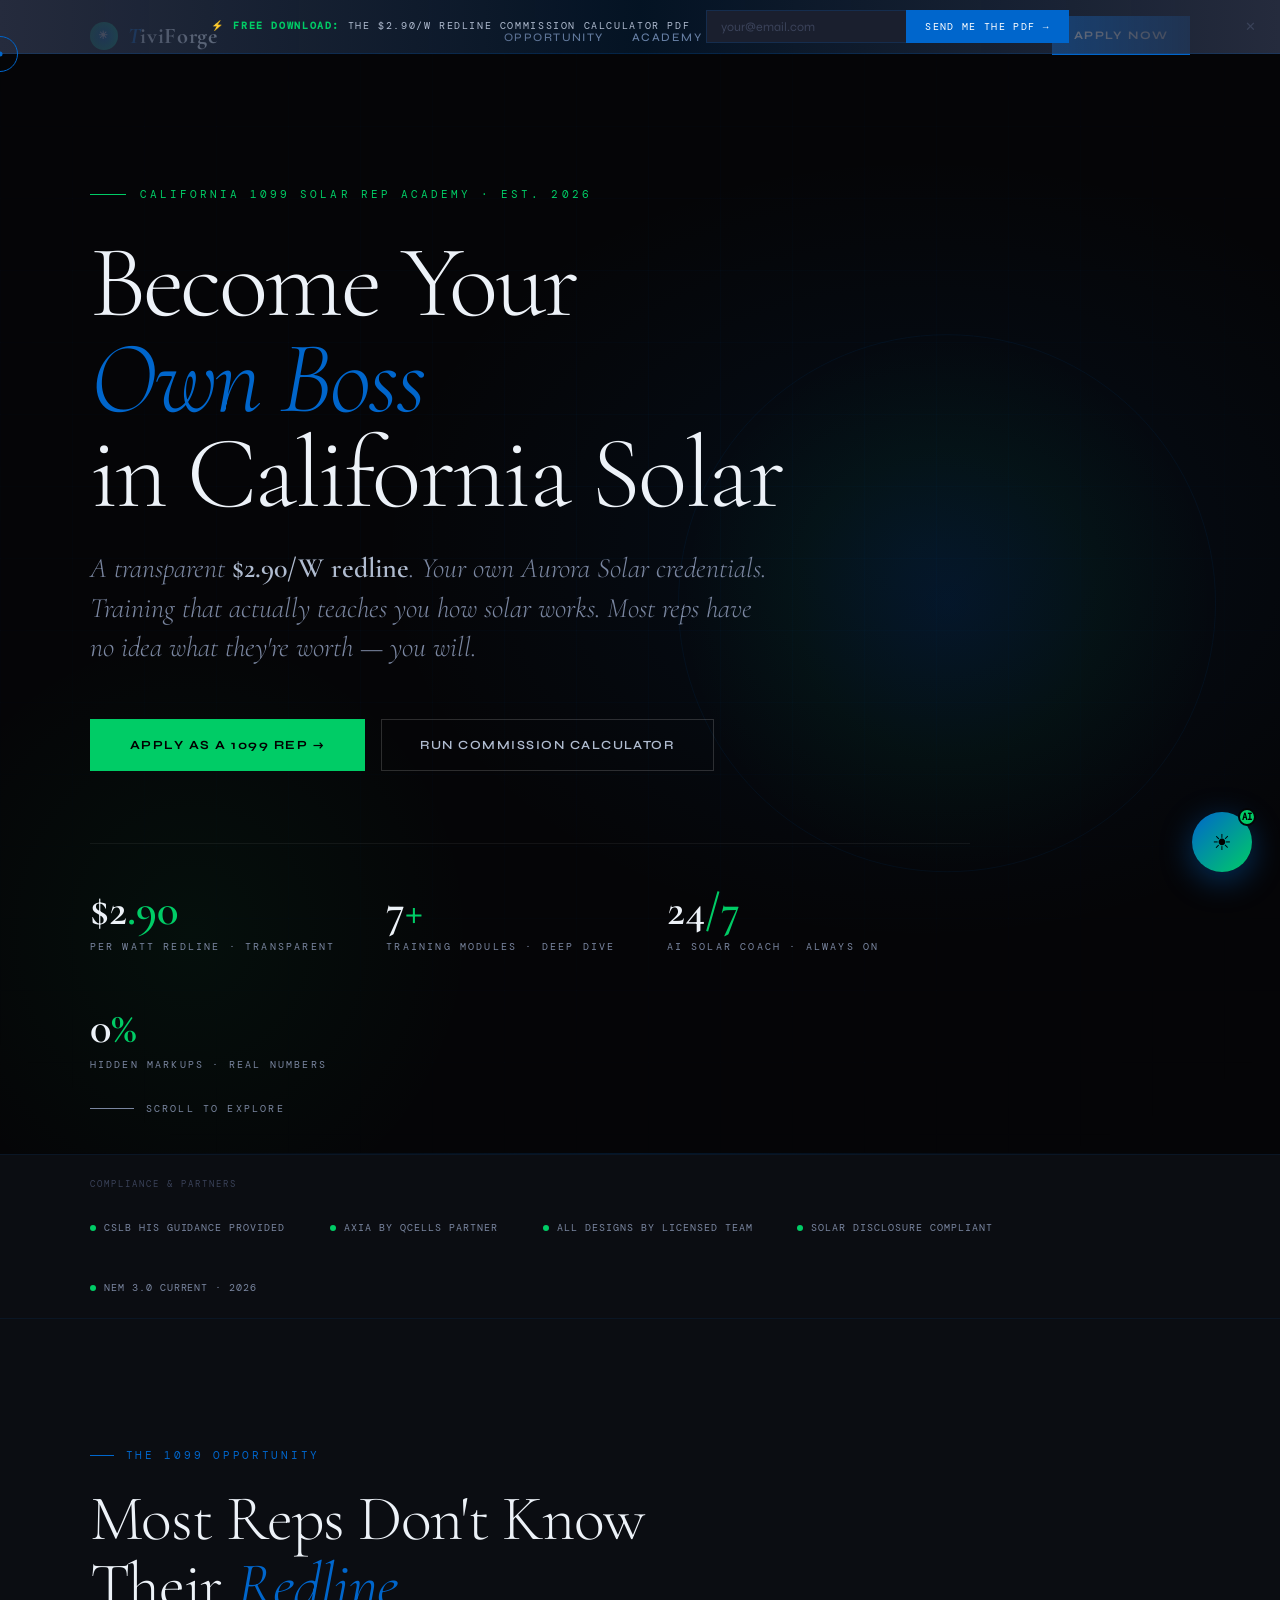
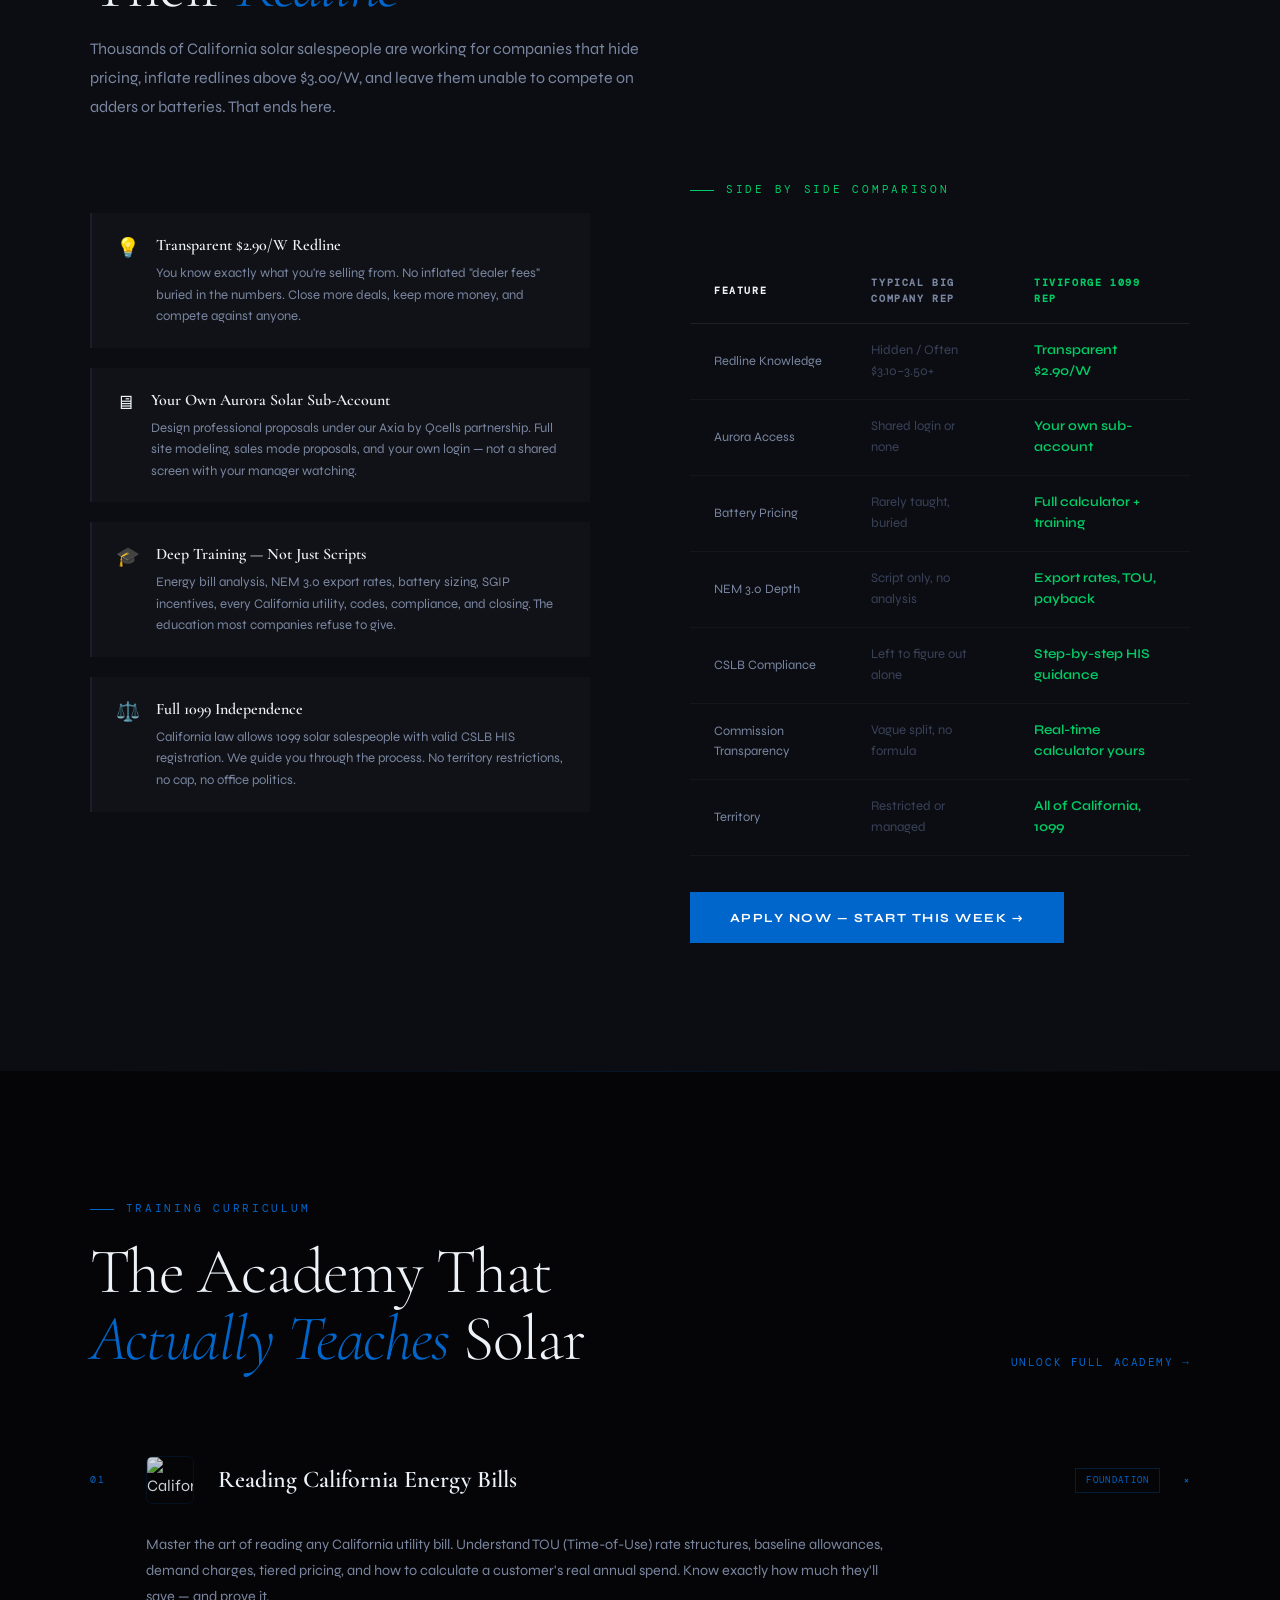
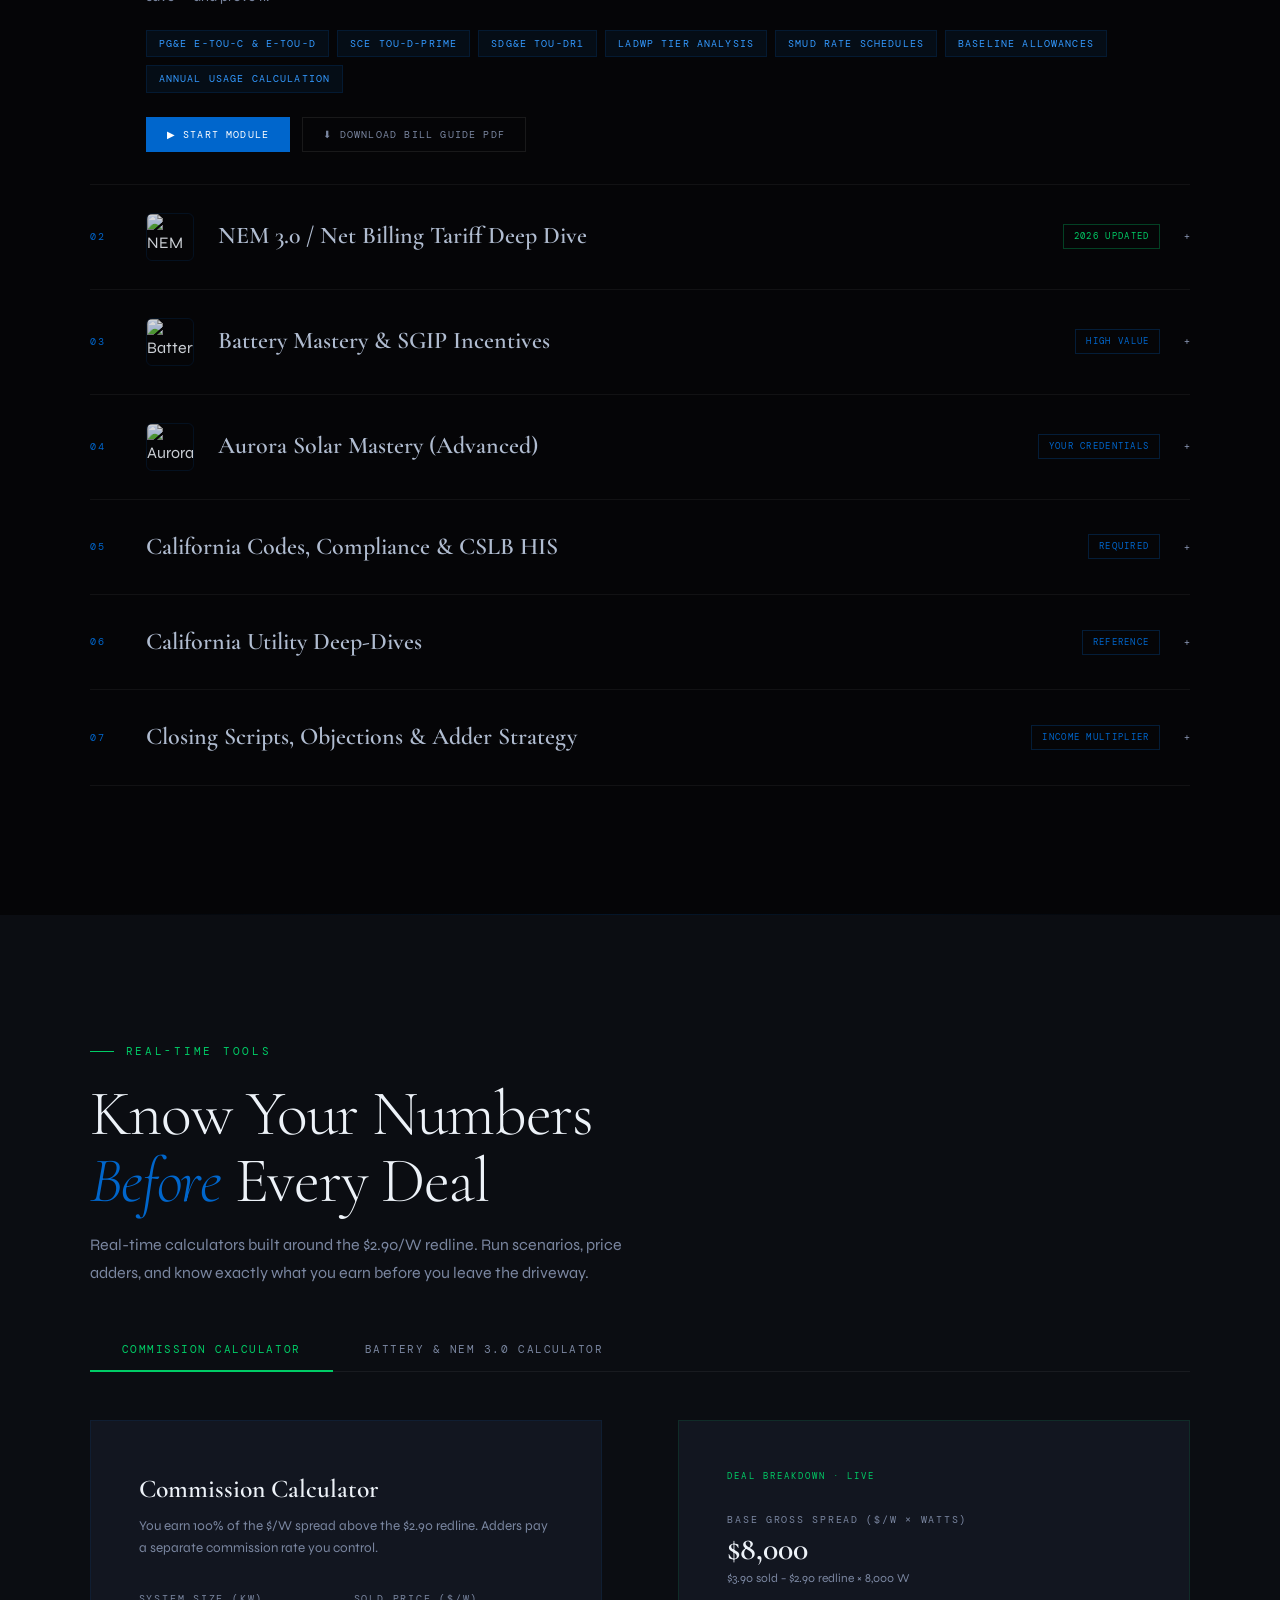
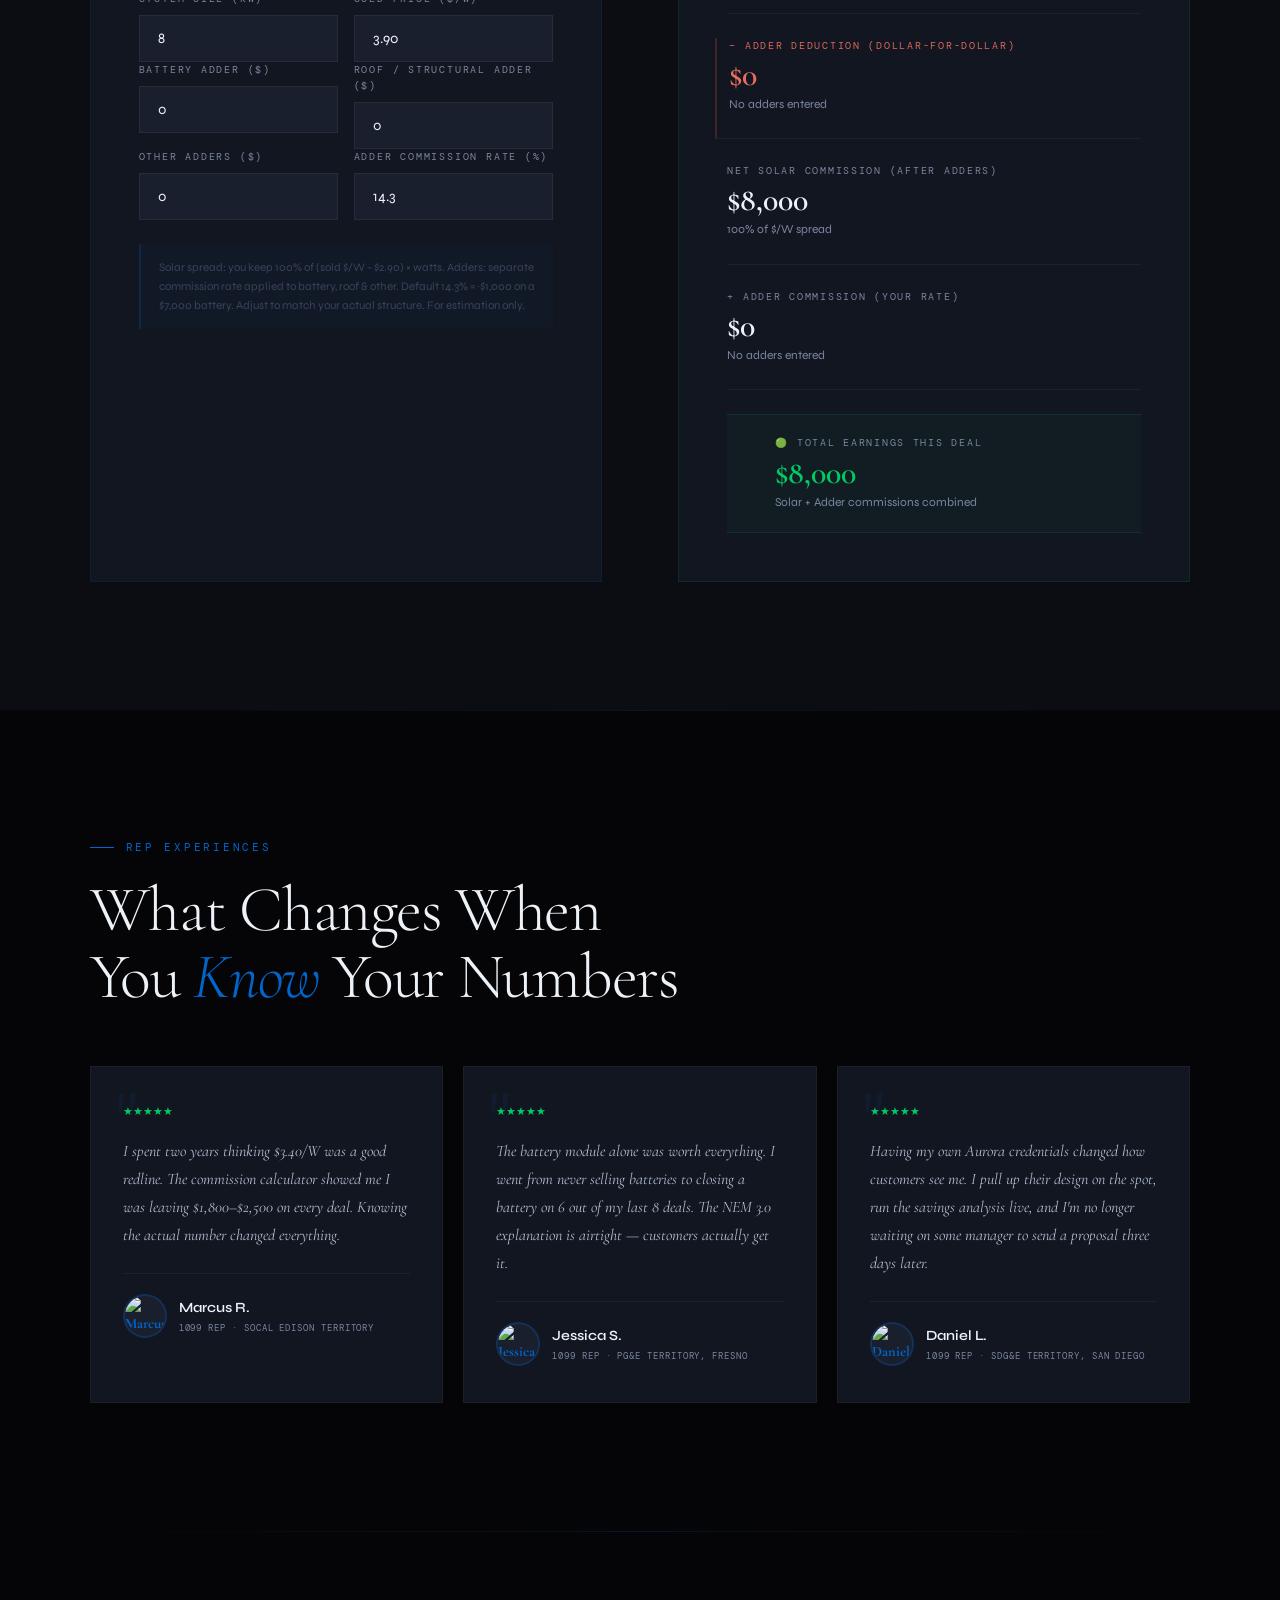
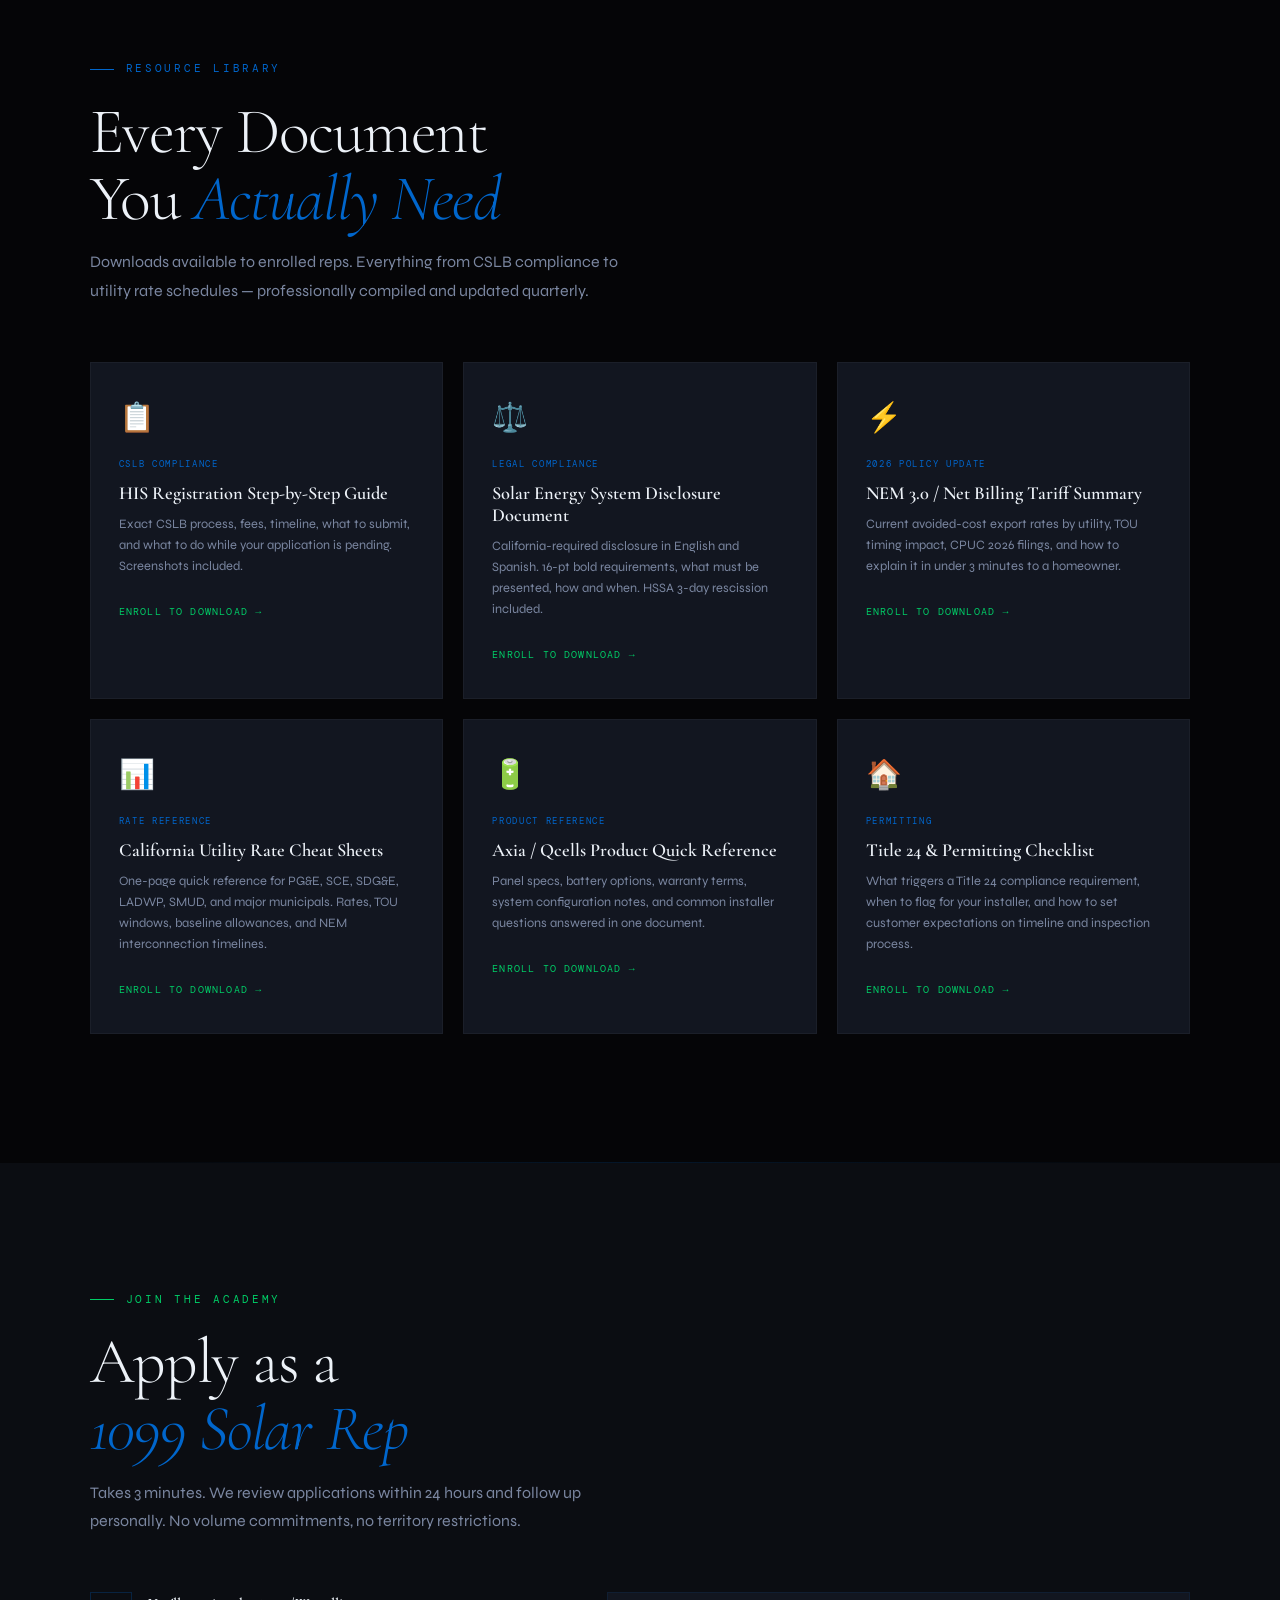
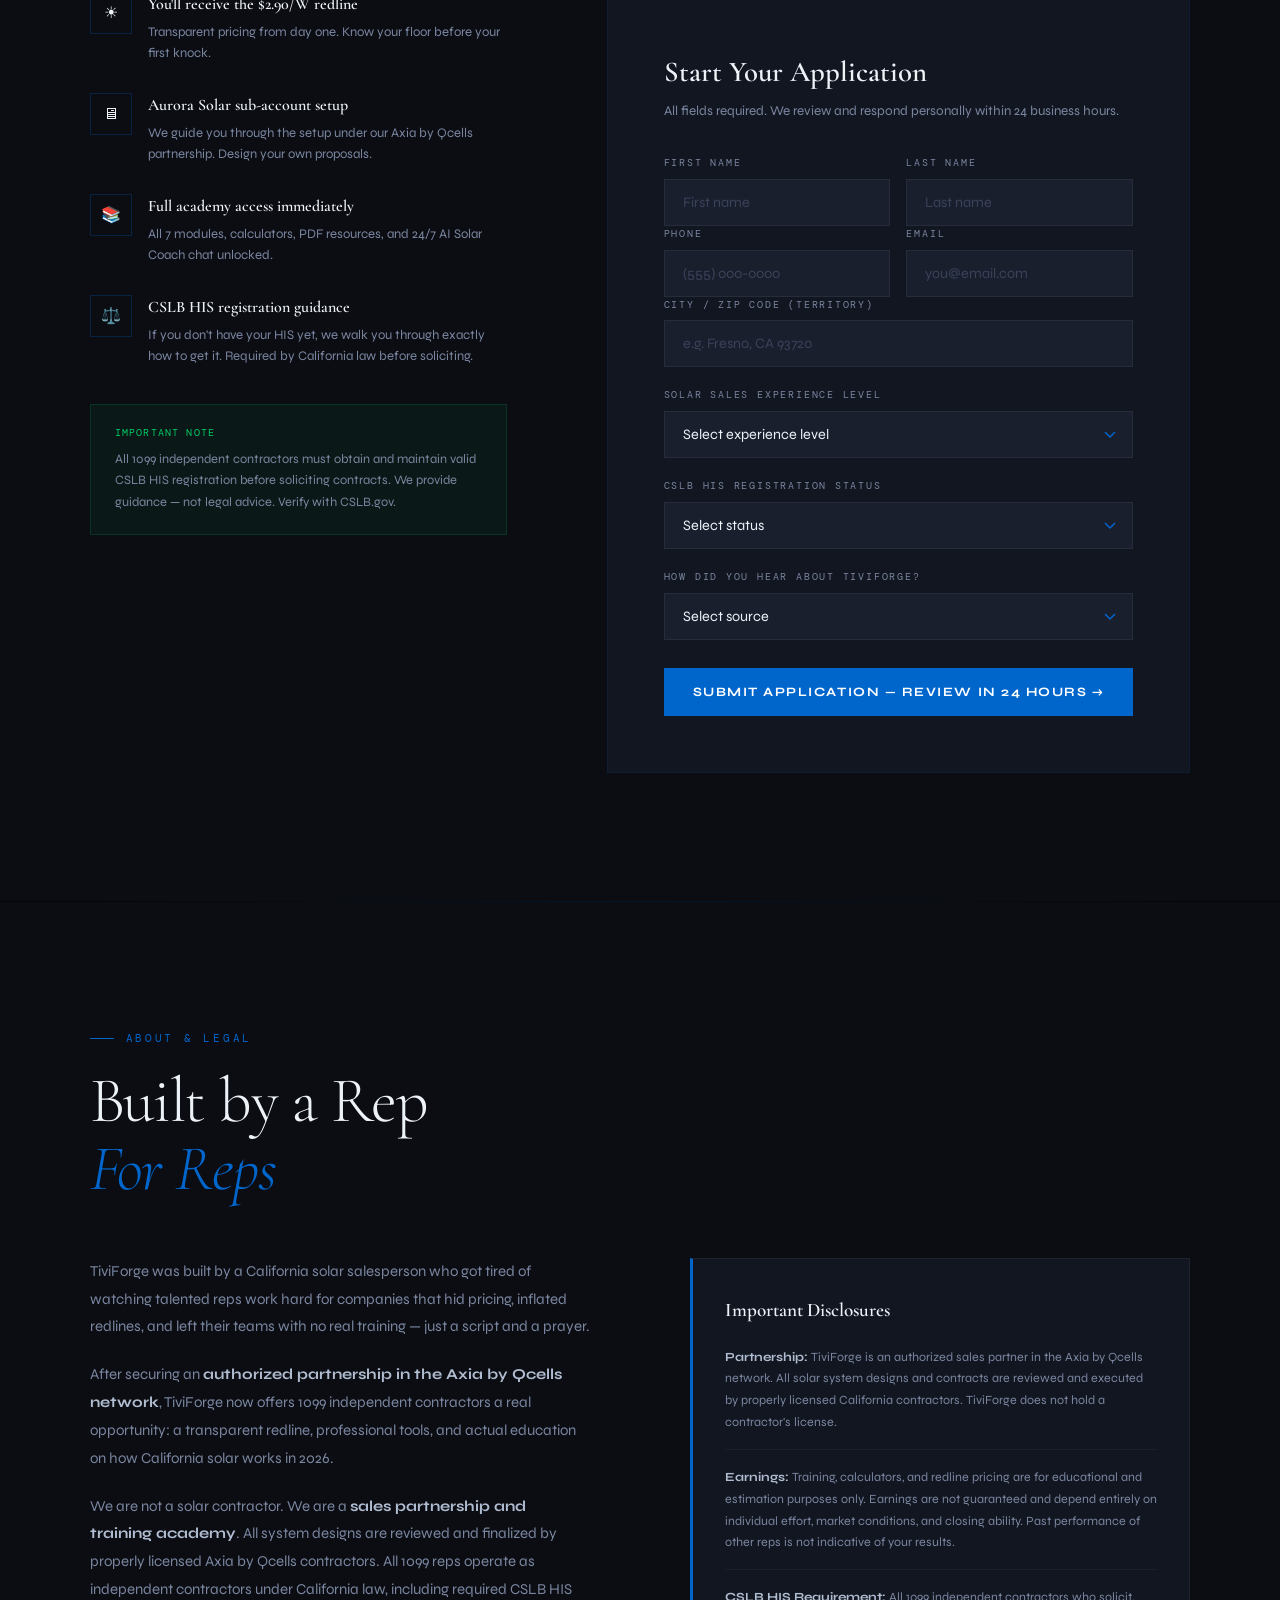
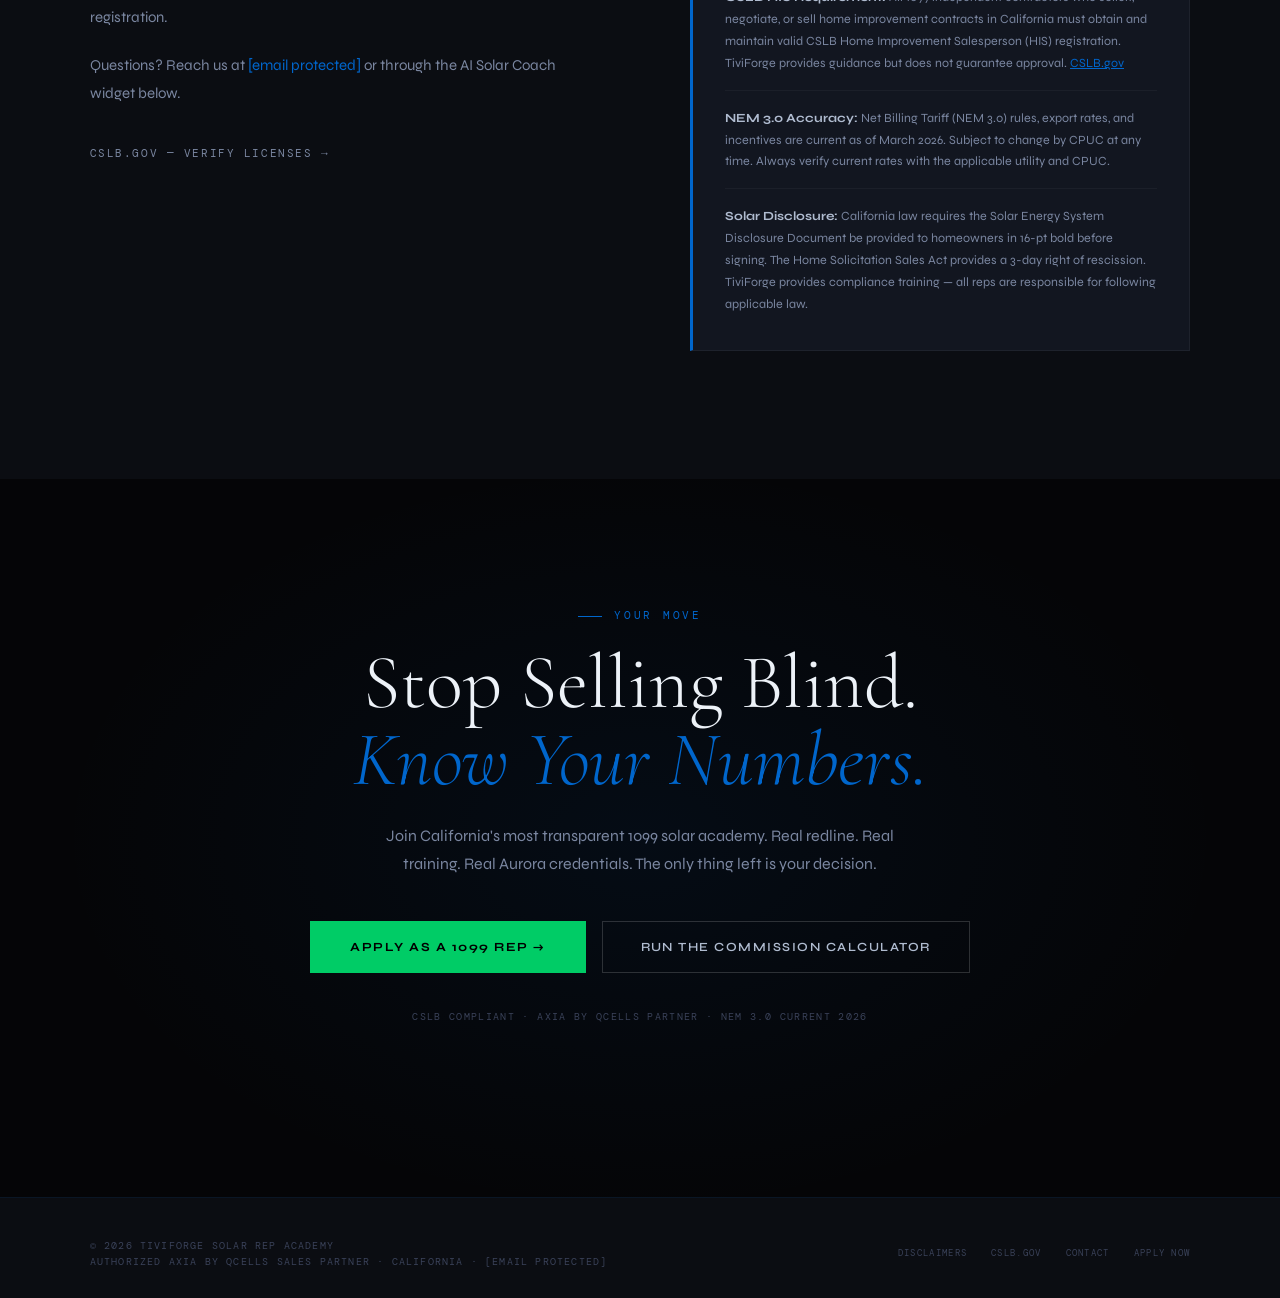
==== tiviforge academy/index.html @ f1eb0a29 "Add files via upload" ====
<!-- TIVIFORGE PRODUCTION v2.0 — Adders as Deductions + Visual Upgrade — March 2026 -->
<!DOCTYPE html>
<html lang="en">
<head>
  <meta charset="UTF-8" />
  <meta name="viewport" content="width=device-width, initial-scale=1.0" />

  <!-- ═══════════════════════════════════════════════════
       SEO ARCHITECTURE — SOLAR REP ACADEMY v2.0
       Primary: 1099 solar sales training California 2026
       Secondary: aurora solar redline NEM 3.0 battery CSLB HIS
  ═══════════════════════════════════════════════════ -->
  <title>TiviForge Solar Rep Academy | $2.90/W Redline · 1099 Solar Sales Training California 2026</title>
  <meta name="description" content="TiviForge: California's premier 1099 solar rep academy 2026. Transparent $2.90/W redline, your own Aurora Solar credentials, NEM 3.0 mastery, CSLB HIS guidance, battery training, and 24/7 AI coaching. 1099 solar sales training California." />
  <meta name="keywords" content="1099 solar sales California 2026, aurora solar training California, NEM 3.0 training 2026, solar redline transparent, solar battery calculator, CSLB HIS registration California, solar rep academy, Axia Qcells partner, 1099 solar rep California, battery payback 2026, NEM 3.0 explained" />
  <meta name="robots" content="index, follow, max-image-preview:large" />
  <link rel="canonical" href="https://tiviforge.com/" />

  <!-- Open Graph -->
  <meta property="og:title" content="TiviForge Solar Academy — $2.90/W Redline + Your Own Aurora Credentials" />
  <meta property="og:description" content="Stop selling for companies that hide your redline. Get transparent pricing, Aurora Solar access, NEM 3.0 mastery, and real commission calculators." />
  <meta property="og:url" content="https://tiviforge.com/" />
  <meta property="og:type" content="website" />
  <meta property="og:image" content="https://tiviforge.com/og-solar.jpg" />

  <!-- Twitter Card -->
  <meta name="twitter:card" content="summary_large_image" />
  <meta name="twitter:title" content="TiviForge — $2.90/W Redline 1099 Solar Academy California" />
  <meta name="twitter:description" content="Know your redline. Know your commission. Own your Aurora credentials. California's 1099 solar rep academy." />

  <!-- Schema.org — Solar Training Organization -->
  <script type="application/ld+json">
  {
    "@context": "https://schema.org",
    "@type": "EducationalOrganization",
    "name": "TiviForge Solar Rep Academy",
    "description": "California's premier training academy for 1099 solar sales representatives. Transparent $2.90/W redline, Aurora Solar credentials, NEM 3.0 deep-dive, battery mastery, CSLB compliance, and AI coaching.",
    "url": "https://tiviforge.com",
    "telephone": "+16615715351",
    "email": "academy@tiviforge.com",
    "address": {
      "@type": "PostalAddress",
      "addressRegion": "CA",
      "addressCountry": "US"
    },
    "hasOfferCatalog": {
      "@type": "OfferCatalog",
      "name": "Solar Academy Curriculum",
      "itemListElement": [
        {"@type": "Offer", "itemOffered": {"@type": "Course", "name": "Reading California Energy Bills", "description": "Master TOU rates, baselines, and savings calculations for all CA utilities"}},
        {"@type": "Offer", "itemOffered": {"@type": "Course", "name": "NEM 3.0 / Net Billing Tariff", "description": "2026 avoided-cost export rates, battery strategy, CPUC updates"}},
        {"@type": "Offer", "itemOffered": {"@type": "Course", "name": "Aurora Solar Mastery", "description": "Advanced design, sub-accounts, sales mode, proposals"}}
      ]
    },
    "sameAs": ["https://www.linkedin.com/company/tiviforge"]
  }
  </script>

  <!-- FAQPage Schema — NEM 3.0, CSLB HIS, Battery Payback, 1099 Solar Rep -->
  <script type="application/ld+json">
  {
    "@context": "https://schema.org",
    "@type": "FAQPage",
    "mainEntity": [
      {
        "@type": "Question",
        "name": "What is NEM 3.0 and how does it affect solar in California?",
        "acceptedAnswer": {
          "@type": "Answer",
          "text": "NEM 3.0 (Net Billing Tariff) is California's current solar export program as of 2026. Unlike NEM 2.0, export credits are based on avoided cost — roughly $0.05–$0.08/kWh instead of the retail rate (~$0.25–$0.45/kWh). This makes batteries essential for most new solar installations, shifting production to self-consumption during peak TOU hours rather than exporting at low rates."
        }
      },
      {
        "@type": "Question",
        "name": "How do I register as a 1099 solar rep in California with a CSLB HIS license?",
        "acceptedAnswer": {
          "@type": "Answer",
          "text": "California requires CSLB Home Improvement Salesperson (HIS) registration for any 1099 rep who solicits, negotiates, or sells home improvement contracts including solar. Visit CSLB.gov, complete the HIS application with a $50 fee, pass the background check, and receive your HIS card. TiviForge provides a step-by-step guide to enrolled reps."
        }
      },
      {
        "@type": "Question",
        "name": "What is the battery payback period for solar storage in California in 2026?",
        "acceptedAnswer": {
          "@type": "Answer",
          "text": "Under NEM 3.0 in 2026, battery payback periods typically range from 4–7 years depending on the utility, battery size, and TOU rate structure. SDG&E customers typically see the shortest payback due to high baseline rates. SGIP incentives can reduce effective battery cost by $500–$1,000+ per kWh in higher tiers, significantly improving payback."
        }
      },
      {
        "@type": "Question",
        "name": "What does a transparent $2.90/W solar redline mean for a 1099 rep?",
        "acceptedAnswer": {
          "@type": "Answer",
          "text": "A redline is the minimum price per watt a solar company needs to cover all installation costs. TiviForge's transparent $2.90/W redline means reps know exactly their floor — every dollar sold above $2.90/W goes directly to their commission. Most companies hide redlines above $3.10–$3.50/W, costing reps $1,500–$3,000 per deal without their knowledge."
        }
      }
    ]
  }
  </script>

  <!-- GA4 Analytics -->
  <script async src="https://www.googletagmanager.com/gtag/js?id=G-TIVIFORGE02"></script>
  <script>
    window.dataLayer = window.dataLayer || [];
    function gtag(){dataLayer.push(arguments);}
    gtag('js', new Date());
    gtag('config', 'G-TIVIFORGE02', { send_page_view: true });

    const scrollDepths = [25, 50, 75, 90, 100];
    const firedDepths = new Set();
    window.addEventListener('scroll', () => {
      const pct = Math.round((window.scrollY / (document.body.scrollHeight - window.innerHeight)) * 100);
      scrollDepths.forEach(d => {
        if (pct >= d && !firedDepths.has(d)) {
          firedDepths.add(d);
          gtag('event', 'scroll_depth', { depth_percentage: d });
        }
      });
    }, { passive: true });

    const pageStart = Date.now();
    window.addEventListener('beforeunload', () => {
      gtag('event', 'engagement_time', { seconds: Math.round((Date.now() - pageStart) / 1000) });
    });

    function trackCTA(name, location) {
      gtag('event', 'cta_click', { cta_name: name, cta_location: location });
    }
    function trackCalc(type, result) {
      gtag('event', 'calculator_use', { calc_type: type, result_value: result });
    }
    function trackForm(name, status) {
      gtag('event', 'form_interaction', { form_name: name, status });
    }
  </script>

  <!-- Hotjar — replace hjid -->
  <script>
    (function(h,o,t,j,a,r){
      h.hj=h.hj||function(){(h.hj.q=h.hj.q||[]).push(arguments)};
      h._hjSettings={hjid:3500001,hjsv:6};
      a=o.getElementsByTagName('head')[0];
      r=o.createElement('script');r.async=1;
      r.src=t+h._hjSettings.hjid+j+h._hjSettings.hjsv;
      a.appendChild(r);
    })(window,document,'https://static.hotjar.com/c/hotjar-','.js?sv=');
  </script>

  <!-- Typography: Cormorant Garamond (authority) + Syne (UI) + DM Mono (labels/code) -->
  <link rel="preconnect" href="https://fonts.googleapis.com" />
  <link rel="preconnect" href="https://fonts.gstatic.com" crossorigin />
  <link href="https://fonts.googleapis.com/css2?family=Cormorant+Garamond:ital,wght@0,300;0,400;0,600;0,700;1,300;1,400;1,600&family=Syne:wght@400;500;600;700;800&family=DM+Mono:wght@300;400;500&display=swap" rel="stylesheet" />

  <!-- AOS scroll animations -->
  <link href="https://cdnjs.cloudflare.com/ajax/libs/aos/2.3.4/aos.css" rel="stylesheet" />

  <style>
    /* ══════════════════════════════════════════
       DESIGN TOKENS — Solar Forge System
    ══════════════════════════════════════════ */
    :root {
      --forge-black:    #050507;
      --forge-obsidian: #0b0d12;
      --forge-charcoal: #121620;
      --forge-steel:    #1a1f2e;
      --forge-iron:     #252b3d;
      --forge-smoke:    #3a4259;
      --forge-ash:      #7a86a0;
      --forge-silver:   #b0bcd0;
      --forge-white:    #edf2f8;
      --forge-cream:    #f5f8fc;

      --solar-blue:     #0066CC;
      --solar-mid:      #0080FF;
      --solar-light:    #3399FF;
      --solar-glow:     rgba(0,102,204,0.12);
      --solar-glow-str: rgba(0,102,204,0.32);

      --energy-green:   #00CC66;
      --energy-mid:     #00AA55;
      --energy-light:   #33DD88;
      --energy-glow:    rgba(0,204,102,0.12);

      --font-display: 'Cormorant Garamond', Georgia, serif;
      --font-ui:      'Syne', sans-serif;
      --font-mono:    'DM Mono', monospace;

      --ease-forge: cubic-bezier(0.22, 1, 0.36, 1);
      --ease-snap:  cubic-bezier(0.68, -0.55, 0.265, 1.55);

      --nav-h:      72px;
      --pad-x:      clamp(24px, 7vw, 100px);
      --section-py: clamp(80px, 10vw, 140px);
    }

    /* ══════════════════════════════════════════
       RESET
    ══════════════════════════════════════════ */
    *, *::before, *::after { box-sizing: border-box; margin: 0; padding: 0; }
    html { scroll-behavior: smooth; font-size: 16px; -webkit-font-smoothing: antialiased; }
    body { background: var(--forge-black); color: var(--forge-white); font-family: var(--font-ui); line-height: 1.6; overflow-x: hidden; cursor: none; }
    ::selection { background: var(--solar-blue); color: #fff; }
    a { color: inherit; text-decoration: none; }
    img { max-width: 100%; display: block; }
    button { cursor: none; font-family: inherit; border: none; background: none; }
    input, textarea, select { font-family: inherit; }

    /* ══════════════════════════════════════════
       CUSTOM CURSOR
    ══════════════════════════════════════════ */
    #cursor-ring {
      position: fixed; width: 36px; height: 36px;
      border: 1.5px solid var(--solar-blue); border-radius: 50%;
      pointer-events: none; z-index: 10000;
      transition: transform 0.15s var(--ease-forge), opacity 0.3s, border-color 0.3s, width 0.2s, height 0.2s;
      transform: translate(-50%, -50%);
    }
    #cursor-dot {
      position: fixed; width: 5px; height: 5px;
      background: var(--solar-blue); border-radius: 50%;
      pointer-events: none; z-index: 10001;
      transform: translate(-50%, -50%);
      transition: background 0.2s;
    }
    body:has(a:hover) #cursor-ring,
    body:has(button:hover) #cursor-ring { transform: translate(-50%,-50%) scale(1.7); border-color: var(--energy-green); }
    body:has(a:hover) #cursor-dot,
    body:has(button:hover) #cursor-dot { background: var(--energy-green); }

    /* ══════════════════════════════════════════
       PROGRESS BAR
    ══════════════════════════════════════════ */
    #progress {
      position: fixed; top: 0; left: 0; height: 2px;
      background: linear-gradient(90deg, var(--solar-blue), var(--energy-green));
      z-index: 9999; width: 0%; transition: width 0.1s linear;
      box-shadow: 0 0 10px var(--solar-blue);
    }

    /* ══════════════════════════════════════════
       NAVIGATION
    ══════════════════════════════════════════ */
    nav {
      position: fixed; top: 0; left: 0; right: 0;
      height: var(--nav-h); z-index: 1000;
      display: flex; align-items: center;
      padding: 0 var(--pad-x);
      transition: background 0.4s, backdrop-filter 0.4s, border-color 0.4s;
      border-bottom: 1px solid transparent;
    }
    nav.scrolled {
      background: rgba(5,5,7,0.94);
      backdrop-filter: blur(24px);
      border-color: rgba(0,102,204,0.12);
    }
    .nav-logo {
      font-family: var(--font-display); font-size: 1.4rem; font-weight: 700;
      color: var(--forge-white); letter-spacing: 0.03em; margin-right: auto;
      display: flex; align-items: center; gap: 10px;
    }
    .nav-logo .solar-mark {
      width: 28px; height: 28px; border-radius: 50%;
      background: radial-gradient(circle, var(--solar-blue) 0%, var(--energy-green) 100%);
      display: flex; align-items: center; justify-content: center;
      font-size: 0.7rem; color: #fff; font-family: var(--font-mono); font-style: normal;
    }
    .nav-logo .t { color: var(--solar-blue); font-style: italic; }
    .nav-links { display: flex; align-items: center; gap: 28px; list-style: none; }
    .nav-links a {
      font-size: 0.72rem; font-weight: 500; letter-spacing: 0.13em;
      text-transform: uppercase; color: var(--forge-ash);
      transition: color 0.2s; position: relative;
    }
    .nav-links a::after {
      content: ''; position: absolute; bottom: -3px; left: 0;
      width: 0; height: 1px; background: var(--energy-green);
      transition: width 0.3s var(--ease-forge);
    }
    .nav-links a:hover { color: var(--forge-white); }
    .nav-links a:hover::after { width: 100%; }
    .nav-cta {
      margin-left: 28px; padding: 10px 22px;
      background: var(--solar-blue); color: #fff;
      font-size: 0.72rem; font-weight: 700;
      letter-spacing: 0.12em; text-transform: uppercase;
      transition: all 0.2s;
    }
    .nav-cta:hover { background: var(--solar-mid); transform: translateY(-1px); box-shadow: 0 4px 20px rgba(0,102,204,0.5); }
    .hamburger { display: none; flex-direction: column; gap: 5px; padding: 8px; margin-left: 16px; }
    .hamburger span { display: block; width: 22px; height: 1.5px; background: var(--forge-white); transition: 0.3s; }
    .mobile-menu {
      display: none; position: fixed; top: var(--nav-h); left: 0; right: 0;
      background: rgba(5,5,7,0.98); backdrop-filter: blur(24px);
      padding: 32px var(--pad-x); flex-direction: column; gap: 20px;
      border-bottom: 1px solid rgba(0,102,204,0.12); z-index: 999;
    }
    .mobile-menu.open { display: flex; }
    .mobile-menu a { font-size: 1.1rem; font-weight: 500; color: var(--forge-silver); padding: 10px 0; border-bottom: 1px solid rgba(255,255,255,0.05); }
    .mobile-menu .nav-cta { text-align: center; }

    /* ══════════════════════════════════════════
       SHARED STYLES
    ══════════════════════════════════════════ */
    section { padding: var(--section-py) var(--pad-x); position: relative; }
    .divider { height: 1px; background: linear-gradient(90deg, transparent, rgba(0,102,204,0.18), transparent); margin: 0 var(--pad-x); }
    .eyebrow {
      font-family: var(--font-mono); font-size: 0.68rem;
      letter-spacing: 0.25em; text-transform: uppercase;
      color: var(--solar-blue); display: flex; align-items: center; gap: 12px; margin-bottom: 20px;
    }
    .eyebrow::before { content: ''; display: block; width: 24px; height: 1px; background: var(--solar-blue); }
    .eyebrow.green { color: var(--energy-green); }
    .eyebrow.green::before { background: var(--energy-green); }
    .headline {
      font-family: var(--font-display); font-size: clamp(2.4rem, 5vw, 5.2rem);
      font-weight: 300; line-height: 1.05; letter-spacing: -0.02em; color: var(--forge-white);
    }
    .headline em { font-style: italic; color: var(--solar-blue); }
    .headline em.green { color: var(--energy-green); }
    .subtext { font-size: 1rem; line-height: 1.8; color: var(--forge-ash); max-width: 560px; margin-top: 16px; }

    /* Buttons */
    .btn-primary {
      display: inline-flex; align-items: center; gap: 10px;
      padding: 16px 40px; background: var(--solar-blue); color: #fff;
      font-family: var(--font-ui); font-size: 0.78rem; font-weight: 700;
      letter-spacing: 0.12em; text-transform: uppercase;
      transition: all 0.3s var(--ease-forge); position: relative; overflow: hidden;
    }
    .btn-primary::before {
      content: ''; position: absolute; inset: 0;
      background: linear-gradient(135deg, transparent 40%, rgba(255,255,255,0.15) 50%, transparent 60%);
      transform: translateX(-100%); transition: transform 0.5s;
    }
    .btn-primary:hover::before { transform: translateX(100%); }
    .btn-primary:hover { background: var(--solar-mid); transform: translateY(-2px); box-shadow: 0 10px 36px rgba(0,102,204,0.5); }
    .btn-primary.green { background: var(--energy-green); color: #000; }
    .btn-primary.green:hover { background: var(--energy-light); box-shadow: 0 10px 36px rgba(0,204,102,0.4); }
    .btn-secondary {
      display: inline-flex; align-items: center; gap: 10px;
      padding: 15px 38px; border: 1px solid rgba(255,255,255,0.16); color: var(--forge-silver);
      font-family: var(--font-ui); font-size: 0.78rem; font-weight: 600;
      letter-spacing: 0.12em; text-transform: uppercase;
      transition: all 0.3s var(--ease-forge);
    }
    .btn-secondary:hover { border-color: var(--solar-blue); color: var(--forge-white); transform: translateY(-2px); }
    .btn-text {
      display: inline-flex; align-items: center; gap: 8px;
      font-family: var(--font-mono); font-size: 0.7rem; letter-spacing: 0.14em;
      text-transform: uppercase; color: var(--solar-blue);
      transition: gap 0.2s;
    }
    .btn-text:hover { gap: 14px; }

    /* Form elements */
    .form-field { margin-bottom: 20px; }
    .form-label {
      font-family: var(--font-mono); font-size: 0.62rem; letter-spacing: 0.18em;
      text-transform: uppercase; color: var(--forge-ash); display: block; margin-bottom: 8px;
    }
    .form-input {
      width: 100%; padding: 14px 18px;
      background: var(--forge-steel); border: 1px solid rgba(255,255,255,0.06);
      color: var(--forge-white); font-size: 0.9rem; outline: none;
      transition: border-color 0.2s; font-family: var(--font-ui);
    }
    .form-input:focus { border-color: var(--solar-blue); }
    .form-input::placeholder { color: var(--forge-smoke); }
    select.form-input { cursor: none; -webkit-appearance: none; appearance: none;
      background-image: url("data:image/svg+xml,%3Csvg xmlns='http://www.w3.org/2000/svg' width='12' height='8' viewBox='0 0 12 8'%3E%3Cpath d='M1 1l5 5 5-5' stroke='%230066CC' stroke-width='1.5' fill='none'/%3E%3C/svg%3E");
      background-repeat: no-repeat; background-position: right 16px center;
    }

    /* Toast notifications */
    #toast {
      position: fixed; bottom: 24px; left: 50%; transform: translateX(-50%) translateY(20px);
      background: var(--forge-steel); border: 1px solid rgba(0,204,102,0.3);
      padding: 14px 24px; font-size: 0.84rem; color: var(--forge-silver);
      z-index: 9998; opacity: 0; transition: all 0.4s var(--ease-forge);
      white-space: nowrap; border-left: 3px solid var(--energy-green);
      pointer-events: none;
    }
    #toast.show { opacity: 1; transform: translateX(-50%) translateY(0); }

    /* ══════════════════════════════════════════
       HERO — SYSTEM 1
    ══════════════════════════════════════════ */
    #hero {
      min-height: 100vh; display: flex; flex-direction: column;
      justify-content: center;
      padding: calc(var(--nav-h) + 60px) var(--pad-x) 80px;
      overflow: hidden; position: relative;
    }
    .hero-bg {
      position: absolute; inset: 0;
      background:
        radial-gradient(ellipse 65% 55% at 72% 45%, rgba(0,102,204,0.09) 0%, transparent 65%),
        radial-gradient(ellipse 40% 50% at 15% 80%, rgba(0,204,102,0.05) 0%, transparent 55%),
        var(--forge-black);
    }
    .hero-bg-img {
      position: absolute; inset: 0;
      background-image: url('https://images.unsplash.com/photo-1508514179049-1b9c2f0a4b8e?w=1920&q=80&auto=format&fit=crop');
      background-size: cover; background-position: center;
      opacity: 0.13; z-index: 0;
    }
    .hero-grid {
      position: absolute; inset: 0;
      background-image:
        linear-gradient(rgba(0,102,204,0.04) 1px, transparent 1px),
        linear-gradient(90deg, rgba(0,102,204,0.04) 1px, transparent 1px);
      background-size: 72px 72px;
      mask-image: radial-gradient(ellipse 80% 70% at 50% 40%, black, transparent);
    }
    .hero-orb {
      position: absolute; right: 5%; top: 50%; transform: translateY(-50%);
      width: clamp(300px, 42vw, 620px); height: clamp(300px, 42vw, 620px);
      background: radial-gradient(circle, rgba(0,102,204,0.11) 0%, rgba(0,204,102,0.04) 40%, transparent 70%);
      border-radius: 50%; animation: solarPulse 8s ease-in-out infinite; pointer-events: none;
    }
    .hero-orb-ring {
      position: absolute; right: 5%; top: 50%; transform: translate(0, -50%);
      width: clamp(300px, 42vw, 620px); height: clamp(300px, 42vw, 620px);
      border: 1px solid rgba(0,102,204,0.08); border-radius: 50%;
      animation: solarPulse 8s ease-in-out infinite 4s; pointer-events: none;
    }
    @keyframes solarPulse { 0%,100% { transform: translateY(-50%) scale(1); opacity: 0.6; } 50% { transform: translateY(-50%) scale(1.12); opacity: 1; } }
    .hero-content { position: relative; z-index: 1; max-width: 880px; }
    .hero-eyebrow {
      font-family: var(--font-mono); font-size: 0.68rem; letter-spacing: 0.28em;
      text-transform: uppercase; color: var(--energy-green);
      display: flex; align-items: center; gap: 14px; margin-bottom: 32px;
      opacity: 0; animation: fadeUp 0.9s var(--ease-forge) 0.3s forwards;
    }
    .hero-eyebrow::before { content: ''; display: block; width: 36px; height: 1px; background: var(--energy-green); }
    .hero-h1 {
      font-family: var(--font-display); font-size: clamp(3.6rem, 8vw, 9rem);
      font-weight: 300; line-height: 0.93; letter-spacing: -0.025em; color: var(--forge-white);
      opacity: 0; animation: fadeUp 1s var(--ease-forge) 0.5s forwards;
    }
    .hero-h1 em { font-style: italic; color: var(--solar-blue); display: block; }
    .hero-h1 .accent-green { color: var(--energy-green); }
    .hero-pitch {
      font-family: var(--font-display); font-size: clamp(1.25rem, 2.2vw, 1.9rem);
      font-weight: 300; font-style: italic; color: var(--forge-ash);
      margin-top: 28px; line-height: 1.4; max-width: 680px;
      opacity: 0; animation: fadeUp 1s var(--ease-forge) 0.7s forwards;
    }
    .hero-pitch strong { color: var(--forge-silver); font-style: normal; font-weight: 600; }
    .hero-ctas {
      display: flex; gap: 16px; margin-top: 52px; flex-wrap: wrap;
      opacity: 0; animation: fadeUp 1s var(--ease-forge) 0.9s forwards;
    }
    .hero-proof {
      display: flex; gap: clamp(28px, 4vw, 64px); margin-top: 72px;
      padding-top: 44px; border-top: 1px solid rgba(255,255,255,0.06); flex-wrap: wrap;
      opacity: 0; animation: fadeUp 1s var(--ease-forge) 1.1s forwards;
    }
    .proof-item { display: flex; flex-direction: column; gap: 6px; }
    .proof-num {
      font-family: var(--font-display); font-size: clamp(2rem, 3.5vw, 3.2rem);
      font-weight: 600; line-height: 1; color: var(--forge-white);
    }
    .proof-num span { color: var(--energy-green); }
    .proof-label { font-family: var(--font-mono); font-size: 0.62rem; letter-spacing: 0.22em; text-transform: uppercase; color: var(--forge-ash); }
    .scroll-hint {
      position: absolute; bottom: 36px; left: var(--pad-x);
      display: flex; align-items: center; gap: 12px;
      font-family: var(--font-mono); font-size: 0.62rem; letter-spacing: 0.22em;
      text-transform: uppercase; color: var(--forge-ash);
      opacity: 0; animation: fadeUp 1s var(--ease-forge) 1.4s forwards;
    }
    .scroll-line { width: 44px; height: 1px; background: var(--forge-ash); position: relative; overflow: hidden; }
    .scroll-line::after {
      content: ''; position: absolute; top: 0; left: -100%;
      width: 100%; height: 100%; background: var(--solar-blue);
      animation: scanline 2.2s ease-in-out infinite;
    }
    @keyframes scanline { 0% { left: -100%; } 100% { left: 100%; } }
    @keyframes fadeUp { from { opacity: 0; transform: translateY(28px); } to { opacity: 1; transform: translateY(0); } }

    /* ══════════════════════════════════════════
       COMPLIANCE / TRUST BAR
    ══════════════════════════════════════════ */
    #trust-bar {
      background: var(--forge-obsidian);
      padding: 22px var(--pad-x);
      border-top: 1px solid rgba(0,102,204,0.1);
      border-bottom: 1px solid rgba(0,102,204,0.1);
    }
    .trust-bar-inner {
      display: flex; align-items: center; justify-content: space-between;
      gap: 28px; flex-wrap: wrap;
    }
    .trust-bar-label {
      font-family: var(--font-mono); font-size: 0.58rem; letter-spacing: 0.22em;
      text-transform: uppercase; color: var(--forge-smoke); white-space: nowrap;
    }
    .trust-items { display: flex; gap: clamp(20px, 3.5vw, 52px); flex-wrap: wrap; align-items: center; }
    .trust-item {
      display: flex; align-items: center; gap: 8px;
      font-family: var(--font-mono); font-size: 0.62rem; letter-spacing: 0.1em;
      text-transform: uppercase; color: var(--forge-ash);
      transition: color 0.3s;
    }
    .trust-item:hover { color: var(--forge-silver); }
    .trust-dot { width: 6px; height: 6px; border-radius: 50%; background: var(--energy-green); flex-shrink: 0; }

    /* ══════════════════════════════════════════
       OPPORTUNITY SECTION
    ══════════════════════════════════════════ */
    #opportunity { background: var(--forge-obsidian); }
    .opp-grid {
      display: grid; grid-template-columns: 1fr 1fr;
      gap: clamp(48px, 8vw, 100px); align-items: start; margin-top: 60px;
    }
    .opp-bullets { list-style: none; display: flex; flex-direction: column; gap: 20px; margin-top: 32px; }
    .opp-bullet {
      display: flex; gap: 16px; align-items: flex-start;
      padding: 20px 24px;
      border-left: 2px solid var(--forge-steel);
      background: rgba(255,255,255,0.018);
      transition: border-color 0.3s, background 0.3s;
    }
    .opp-bullet:hover { border-color: var(--solar-blue); background: var(--solar-glow); }
    .opp-bullet-icon { font-size: 1.2rem; flex-shrink: 0; }
    .opp-bullet h4 { font-family: var(--font-display); font-size: 1rem; font-weight: 600; color: var(--forge-white); margin-bottom: 4px; }
    .opp-bullet p { font-size: 0.82rem; color: var(--forge-ash); line-height: 1.65; }

    /* Comparison Table */
    .comp-table-wrap { overflow-x: auto; margin-top: 60px; }
    .comp-table {
      width: 100%; border-collapse: collapse;
      font-size: 0.86rem;
    }
    .comp-table th {
      padding: 16px 24px; text-align: left;
      font-family: var(--font-mono); font-size: 0.62rem; letter-spacing: 0.16em; text-transform: uppercase;
      border-bottom: 1px solid rgba(255,255,255,0.08);
    }
    .comp-table th:nth-child(2) { color: var(--forge-ash); }
    .comp-table th:nth-child(3) { color: var(--energy-green); }
    .comp-table td {
      padding: 16px 24px;
      border-bottom: 1px solid rgba(255,255,255,0.04);
      color: var(--forge-silver);
    }
    .comp-table td:first-child { color: var(--forge-ash); font-size: 0.8rem; }
    .comp-table td:nth-child(2) { color: var(--forge-smoke); font-size: 0.82rem; }
    .comp-table td:nth-child(3) { color: var(--energy-green); font-weight: 600; font-size: 0.84rem; }
    .comp-table tr:hover td { background: rgba(255,255,255,0.02); }
    .comp-table .col-bad { color: var(--forge-smoke) !important; }
    .comp-table .col-good { color: var(--energy-green) !important; font-weight: 600; }

    /* ══════════════════════════════════════════
       TRAINING ACADEMY
    ══════════════════════════════════════════ */
    #academy { background: var(--forge-black); }
    .academy-header {
      display: flex; justify-content: space-between; align-items: flex-end;
      margin-bottom: 56px; flex-wrap: wrap; gap: 24px;
    }
    .modules-list { display: flex; flex-direction: column; gap: 0; }
    .module-item {
      border-bottom: 1px solid rgba(255,255,255,0.05);
      overflow: hidden;
    }
    .module-header {
      display: flex; align-items: center; gap: 24px; padding: 28px 0;
      cursor: none; transition: color 0.2s;
      -webkit-user-select: none; user-select: none;
    }
    .module-header:hover .module-title { color: var(--forge-white); }
    .module-num {
      font-family: var(--font-mono); font-size: 0.62rem; letter-spacing: 0.2em;
      color: var(--solar-blue); flex-shrink: 0; width: 32px;
    }
    .module-title {
      font-family: var(--font-display); font-size: clamp(1.1rem, 2vw, 1.5rem);
      font-weight: 600; color: var(--forge-silver); flex: 1;
      transition: color 0.2s;
    }
    .module-tag {
      font-family: var(--font-mono); font-size: 0.58rem; letter-spacing: 0.14em;
      text-transform: uppercase; padding: 4px 10px;
      border: 1px solid rgba(0,102,204,0.25); color: var(--solar-blue);
      flex-shrink: 0;
    }
    .module-tag.new { border-color: rgba(0,204,102,0.3); color: var(--energy-green); }
    .module-arrow {
      font-size: 0.8rem; color: var(--forge-ash);
      transition: transform 0.3s var(--ease-forge), color 0.2s;
      flex-shrink: 0;
    }
    .module-item.open .module-arrow { transform: rotate(45deg); color: var(--solar-blue); }
    .module-item.open .module-title { color: var(--forge-white); }
    .module-body {
      display: none; padding: 0 0 32px 56px;
    }
    .module-item.open .module-body { display: block; }
    .module-desc { font-size: 0.9rem; color: var(--forge-ash); line-height: 1.8; max-width: 740px; margin-bottom: 20px; }
    .module-topics {
      display: flex; flex-wrap: wrap; gap: 8px; margin-bottom: 24px;
    }
    .module-topic {
      font-family: var(--font-mono); font-size: 0.6rem; letter-spacing: 0.12em;
      text-transform: uppercase; padding: 5px 12px;
      background: rgba(0,102,204,0.08); border: 1px solid rgba(0,102,204,0.15);
      color: var(--solar-light);
    }
    .module-actions { display: flex; gap: 12px; flex-wrap: wrap; }
    .module-btn {
      display: inline-flex; align-items: center; gap: 8px; padding: 10px 20px;
      border: 1px solid rgba(255,255,255,0.08); color: var(--forge-ash);
      font-family: var(--font-mono); font-size: 0.62rem; letter-spacing: 0.12em;
      text-transform: uppercase; transition: all 0.2s;
    }
    .module-btn:hover { border-color: var(--solar-blue); color: var(--forge-white); }
    .module-btn.primary { background: var(--solar-blue); border-color: var(--solar-blue); color: #fff; }
    .module-btn.primary:hover { background: var(--solar-mid); }

    /* ══════════════════════════════════════════
       CALCULATORS
    ══════════════════════════════════════════ */
    #calculators { background: var(--forge-obsidian); }
    .calc-tabs {
      display: flex; gap: 0; margin-bottom: 48px;
      border-bottom: 1px solid rgba(255,255,255,0.06);
    }
    .calc-tab {
      padding: 14px 32px; font-family: var(--font-mono); font-size: 0.68rem;
      letter-spacing: 0.14em; text-transform: uppercase; color: var(--forge-ash);
      border-bottom: 2px solid transparent; margin-bottom: -1px;
      transition: all 0.2s; cursor: none;
    }
    .calc-tab.active { color: var(--energy-green); border-bottom-color: var(--energy-green); }
    .calc-tab:hover { color: var(--forge-silver); }
    .calc-panel { display: none; }
    .calc-panel.active { display: block; }
    .calc-grid {
      display: grid; grid-template-columns: 1fr 1fr;
      gap: clamp(32px, 6vw, 80px);
    }
    .calc-form-box {
      background: var(--forge-charcoal); border: 1px solid rgba(0,102,204,0.1);
      padding: clamp(28px, 4vw, 48px);
    }
    .calc-form-title {
      font-family: var(--font-display); font-size: 1.6rem;
      font-weight: 600; color: var(--forge-white); margin-bottom: 6px;
    }
    .calc-form-sub { font-size: 0.84rem; color: var(--forge-ash); margin-bottom: 32px; line-height: 1.6; }
    .calc-input-row { display: grid; grid-template-columns: 1fr 1fr; gap: 16px; }
    .calc-input-row .form-field { margin-bottom: 0; }
    .calc-results {
      background: var(--forge-charcoal); border: 1px solid rgba(0,204,102,0.12);
      padding: clamp(28px, 4vw, 48px); display: flex; flex-direction: column; justify-content: center;
    }
    .result-eyebrow {
      font-family: var(--font-mono); font-size: 0.58rem; letter-spacing: 0.22em;
      text-transform: uppercase; color: var(--energy-green); margin-bottom: 28px;
    }
    .result-item { margin-bottom: 24px; padding-bottom: 24px; border-bottom: 1px solid rgba(255,255,255,0.05); }
    .result-item:last-child { border-bottom: none; margin-bottom: 0; }
    .result-label { font-family: var(--font-mono); font-size: 0.6rem; letter-spacing: 0.18em; text-transform: uppercase; color: var(--forge-ash); margin-bottom: 6px; }
    .result-value {
      font-family: var(--font-display); font-size: clamp(1.4rem, 2.5vw, 2.2rem);
      font-weight: 600; color: var(--forge-white); line-height: 1;
    }
    .result-item.highlight .result-value { color: var(--energy-green); }
    .result-item.highlight { background: rgba(0,204,102,0.04); margin: 0 -clamp(28px, 4vw, 48px) 0; padding: 20px clamp(28px, 4vw, 48px); border: none; border-top: 1px solid rgba(0,204,102,0.12); border-bottom: 1px solid rgba(0,204,102,0.12); }
    .result-sub { font-size: 0.75rem; color: var(--forge-ash); margin-top: 4px; }
    .calc-disclaimer {
      margin-top: 24px; padding: 14px 18px;
      background: rgba(0,102,204,0.04); border-left: 2px solid rgba(0,102,204,0.2);
      font-size: 0.72rem; color: var(--forge-smoke); line-height: 1.65;
    }

    /* ══════════════════════════════════════════
       RESOURCES LIBRARY
    ══════════════════════════════════════════ */
    #resources { background: var(--forge-black); }
    .resources-grid { display: grid; grid-template-columns: repeat(3, 1fr); gap: 20px; margin-top: 56px; }
    .resource-card {
      background: var(--forge-charcoal); border: 1px solid rgba(255,255,255,0.04);
      padding: 32px 28px; position: relative; overflow: hidden;
      transition: transform 0.4s var(--ease-forge), box-shadow 0.4s, border-color 0.3s;
    }
    .resource-card::after {
      content: ''; position: absolute; bottom: 0; left: 0; right: 0; height: 2px;
      background: linear-gradient(90deg, var(--solar-blue), var(--energy-green));
      transform: scaleX(0); transform-origin: left; transition: transform 0.4s var(--ease-forge);
    }
    .resource-card:hover { transform: translateY(-5px); box-shadow: 0 20px 50px rgba(0,0,0,0.35); border-color: rgba(0,102,204,0.15); }
    .resource-card:hover::after { transform: scaleX(1); }
    .resource-icon { font-size: 1.8rem; margin-bottom: 16px; }
    .resource-type {
      font-family: var(--font-mono); font-size: 0.58rem; letter-spacing: 0.18em;
      text-transform: uppercase; color: var(--solar-blue); margin-bottom: 10px;
    }
    .resource-title { font-family: var(--font-display); font-size: 1.15rem; font-weight: 600; color: var(--forge-white); line-height: 1.2; margin-bottom: 10px; }
    .resource-desc { font-size: 0.8rem; color: var(--forge-ash); line-height: 1.65; margin-bottom: 20px; }
    .resource-dl {
      display: inline-flex; align-items: center; gap: 8px;
      font-family: var(--font-mono); font-size: 0.62rem; letter-spacing: 0.12em;
      text-transform: uppercase; color: var(--energy-green);
      transition: gap 0.2s;
    }
    .resource-dl:hover { gap: 14px; }

    /* ══════════════════════════════════════════
       APPLY NOW
    ══════════════════════════════════════════ */
    #apply { background: var(--forge-obsidian); }
    .apply-grid {
      display: grid; grid-template-columns: 1fr 1.4fr;
      gap: clamp(48px, 8vw, 100px); align-items: start; margin-top: 56px;
    }
    .apply-why { display: flex; flex-direction: column; gap: 28px; }
    .apply-why-item { display: flex; gap: 16px; align-items: flex-start; }
    .apply-why-icon {
      width: 42px; min-width: 42px; height: 42px;
      border: 1px solid rgba(0,102,204,0.25); display: flex;
      align-items: center; justify-content: center; font-size: 1rem;
      flex-shrink: 0; transition: all 0.3s;
    }
    .apply-why-item:hover .apply-why-icon { border-color: var(--solar-blue); background: var(--solar-glow); }
    .apply-why-item h4 { font-family: var(--font-display); font-size: 1rem; font-weight: 600; color: var(--forge-white); margin-bottom: 4px; }
    .apply-why-item p { font-size: 0.82rem; color: var(--forge-ash); line-height: 1.65; }
    .apply-form-box {
      background: var(--forge-charcoal); border: 1px solid rgba(0,102,204,0.1);
      padding: clamp(32px, 5vw, 56px);
    }
    .apply-form-title { font-family: var(--font-display); font-size: 1.8rem; font-weight: 600; color: var(--forge-white); margin-bottom: 6px; }
    .apply-form-sub { font-size: 0.84rem; color: var(--forge-ash); margin-bottom: 32px; line-height: 1.6; }
    .apply-grid-2 { display: grid; grid-template-columns: 1fr 1fr; gap: 16px; }
    .apply-grid-2 .form-field { margin-bottom: 0; }
    .apply-submit {
      width: 100%; padding: 16px; background: var(--solar-blue); color: #fff;
      font-family: var(--font-ui); font-size: 0.8rem; font-weight: 700;
      letter-spacing: 0.12em; text-transform: uppercase;
      transition: all 0.3s; margin-top: 8px;
    }
    .apply-submit:hover { background: var(--solar-mid); box-shadow: 0 8px 28px rgba(0,102,204,0.45); }
    .apply-success {
      display: none; text-align: center; padding: 40px 20px;
    }
    .apply-success.show { display: block; }
    .apply-success h3 { font-family: var(--font-display); font-size: 2rem; color: var(--energy-green); margin-bottom: 12px; }
    .apply-success p { color: var(--forge-ash); line-height: 1.7; }

    /* ══════════════════════════════════════════
       TESTIMONIALS
    ══════════════════════════════════════════ */
    #testimonials { background: var(--forge-black); }
    .testimonials-grid { display: grid; grid-template-columns: repeat(3, 1fr); gap: 20px; margin-top: 56px; }
    .testi-card {
      background: var(--forge-charcoal); border: 1px solid rgba(255,255,255,0.04);
      padding: 36px 32px; position: relative;
      transition: transform 0.4s var(--ease-forge), box-shadow 0.4s;
    }
    .testi-card:hover { transform: translateY(-5px); box-shadow: 0 20px 50px rgba(0,0,0,0.35); }
    .testi-mark { font-family: var(--font-display); font-size: 5rem; line-height: 1; color: rgba(0,102,204,0.1); position: absolute; top: 12px; left: 24px; pointer-events: none; }
    .testi-stars { display: flex; gap: 4px; margin-bottom: 16px; font-size: 0.7rem; color: var(--energy-green); }
    .testi-text { font-family: var(--font-display); font-size: 1rem; font-style: italic; line-height: 1.75; color: var(--forge-silver); margin-bottom: 24px; position: relative; z-index: 1; }
    .testi-author { display: flex; align-items: center; gap: 12px; padding-top: 20px; border-top: 1px solid rgba(255,255,255,0.05); }
    .testi-avatar { width: 44px; height: 44px; border-radius: 50%; background: var(--forge-steel); border: 2px solid rgba(0,102,204,0.25); display: flex; align-items: center; justify-content: center; font-family: var(--font-display); font-size: 0.9rem; font-weight: 700; color: var(--solar-blue); flex-shrink: 0; overflow: hidden; }
    .testi-avatar img { width: 100%; height: 100%; object-fit: cover; display: block; }
    .testi-name { font-weight: 600; font-size: 0.88rem; color: var(--forge-white); }
    .testi-role { font-family: var(--font-mono); font-size: 0.58rem; letter-spacing: 0.1em; text-transform: uppercase; color: var(--forge-ash); margin-top: 2px; }

    /* ══════════════════════════════════════════
       ABOUT & LEGAL
    ══════════════════════════════════════════ */
    #about { background: var(--forge-obsidian); }
    .about-grid {
      display: grid; grid-template-columns: 1fr 1fr;
      gap: clamp(48px, 8vw, 100px); align-items: start; margin-top: 56px;
    }
    .about-text p { font-size: 0.94rem; color: var(--forge-ash); line-height: 1.85; margin-bottom: 20px; }
    .about-text p strong { color: var(--forge-silver); }
    .legal-box {
      background: var(--forge-charcoal); border: 1px solid rgba(255,255,255,0.05);
      border-left: 3px solid var(--solar-blue); padding: 36px 32px;
    }
    .legal-box h3 { font-family: var(--font-display); font-size: 1.2rem; font-weight: 600; color: var(--forge-white); margin-bottom: 20px; }
    .legal-item { margin-bottom: 16px; padding-bottom: 16px; border-bottom: 1px solid rgba(255,255,255,0.04); }
    .legal-item:last-child { border-bottom: none; margin-bottom: 0; padding-bottom: 0; }
    .legal-item p { font-size: 0.78rem; color: var(--forge-ash); line-height: 1.75; }
    .legal-item a { color: var(--solar-blue); text-decoration: underline; }

    /* ══════════════════════════════════════════
       FINAL CTA
    ══════════════════════════════════════════ */
    #final-cta {
      background: var(--forge-black); text-align: center;
      position: relative; overflow: hidden;
    }
    .final-cta-bg {
      position: absolute; inset: 0;
      background: radial-gradient(ellipse 70% 80% at 50% 50%, rgba(0,102,204,0.07) 0%, transparent 65%);
    }
    #final-cta .content { position: relative; z-index: 1; max-width: 760px; margin: 0 auto; }
    #final-cta h2 { font-family: var(--font-display); font-size: clamp(2.8rem, 6vw, 6rem); font-weight: 300; line-height: 1; margin-bottom: 24px; color: var(--forge-white); }
    #final-cta h2 em { font-style: italic; color: var(--solar-blue); }
    #final-cta p { font-size: 1rem; color: var(--forge-ash); margin-bottom: 44px; line-height: 1.7; max-width: 520px; margin-left: auto; margin-right: auto; }
    .final-ctas { display: flex; gap: 16px; justify-content: center; flex-wrap: wrap; }

    /* ══════════════════════════════════════════
       FOOTER
    ══════════════════════════════════════════ */
    footer {
      background: var(--forge-obsidian);
      border-top: 1px solid rgba(0,102,204,0.1);
      padding: 40px var(--pad-x) 28px;
    }
    .footer-inner {
      display: flex; justify-content: space-between; align-items: center;
      flex-wrap: wrap; gap: 20px;
    }
    .footer-copy { font-family: var(--font-mono); font-size: 0.62rem; letter-spacing: 0.12em; text-transform: uppercase; color: var(--forge-smoke); line-height: 1.6; }
    .footer-links { display: flex; gap: 24px; align-items: center; flex-wrap: wrap; }
    .footer-links a { font-family: var(--font-mono); font-size: 0.58rem; letter-spacing: 0.14em; text-transform: uppercase; color: var(--forge-smoke); transition: color 0.2s; }
    .footer-links a:hover { color: var(--forge-ash); }

    /* ══════════════════════════════════════════
       AI SOLAR COACH CHATBOT
    ══════════════════════════════════════════ */
    #coach-widget {
      position: fixed; bottom: 28px; right: 28px; z-index: 5000;
    }
    #coach-toggle {
      width: 60px; height: 60px; border-radius: 50%;
      background: linear-gradient(135deg, var(--solar-blue), var(--energy-green));
      display: flex; align-items: center; justify-content: center;
      box-shadow: 0 8px 32px rgba(0,102,204,0.45);
      cursor: none; position: relative;
      transition: transform 0.3s var(--ease-forge), box-shadow 0.3s;
    }
    #coach-toggle:hover { transform: scale(1.08); box-shadow: 0 12px 40px rgba(0,102,204,0.6); }
    .coach-icon { font-size: 1.4rem; }
    .coach-pulse {
      position: absolute; inset: -4px; border-radius: 50%;
      border: 1.5px solid var(--solar-blue); opacity: 0;
      animation: coachPulse 2.5s ease-out infinite;
    }
    @keyframes coachPulse { 0% { opacity: 0.8; transform: scale(1); } 100% { opacity: 0; transform: scale(1.5); } }
    .coach-badge {
      position: absolute; top: -4px; right: -4px; width: 18px; height: 18px;
      background: var(--energy-green); border-radius: 50%; border: 2px solid var(--forge-black);
      display: flex; align-items: center; justify-content: center;
      font-size: 0.55rem; font-weight: 700; color: #000; font-family: var(--font-mono);
    }
    #coach-panel {
      display: none; position: absolute; bottom: 76px; right: 0;
      width: 380px; height: 520px;
      background: var(--forge-charcoal);
      border: 1px solid rgba(0,102,204,0.2);
      box-shadow: 0 24px 80px rgba(0,0,0,0.7);
      flex-direction: column; overflow: hidden;
    }
    #coach-panel.open { display: flex; }
    .coach-header {
      padding: 18px 20px; border-bottom: 1px solid rgba(255,255,255,0.06);
      background: var(--forge-steel);
      display: flex; align-items: center; gap: 12px;
    }
    .coach-avatar {
      width: 36px; height: 36px; border-radius: 50%;
      background: linear-gradient(135deg, var(--solar-blue), var(--energy-green));
      display: flex; align-items: center; justify-content: center; font-size: 1rem; flex-shrink: 0;
    }
    .coach-info h4 { font-size: 0.88rem; font-weight: 600; color: var(--forge-white); }
    .coach-info span { font-family: var(--font-mono); font-size: 0.58rem; letter-spacing: 0.1em; text-transform: uppercase; color: var(--energy-green); }
    .coach-close { margin-left: auto; font-size: 1.2rem; color: var(--forge-ash); cursor: none; padding: 4px; transition: color 0.2s; }
    .coach-close:hover { color: var(--forge-white); }
    #coachMessages {
      flex: 1; overflow-y: auto; padding: 20px;
      display: flex; flex-direction: column; gap: 14px;
      scrollbar-width: thin; scrollbar-color: var(--forge-iron) transparent;
    }
    .coach-msg { display: flex; flex-direction: column; }
    .coach-msg.user { align-items: flex-end; }
    .coach-bubble {
      max-width: 88%; padding: 10px 14px; font-size: 0.82rem; line-height: 1.65;
      border-radius: 0;
    }
    .coach-msg.assistant .coach-bubble {
      background: var(--forge-steel); color: var(--forge-silver);
      border-left: 2px solid var(--solar-blue);
    }
    .coach-msg.user .coach-bubble {
      background: var(--solar-blue); color: #fff;
    }
    .coach-time { font-family: var(--font-mono); font-size: 0.52rem; letter-spacing: 0.1em; color: var(--forge-smoke); margin-top: 4px; }
    .typing-indicator { display: flex; gap: 4px; align-items: center; padding: 12px 14px; }
    .typing-dot { width: 6px; height: 6px; border-radius: 50%; background: var(--forge-ash); animation: typingBounce 1.2s ease-in-out infinite; }
    .typing-dot:nth-child(2) { animation-delay: 0.2s; }
    .typing-dot:nth-child(3) { animation-delay: 0.4s; }
    @keyframes typingBounce { 0%,60%,100% { transform: translateY(0); } 30% { transform: translateY(-6px); } }
    .coach-quick-asks {
      padding: 12px 16px; border-top: 1px solid rgba(255,255,255,0.04);
      display: flex; flex-wrap: wrap; gap: 6px;
    }
    .quick-btn {
      font-family: var(--font-mono); font-size: 0.55rem; letter-spacing: 0.1em;
      text-transform: uppercase; padding: 5px 10px;
      border: 1px solid rgba(0,102,204,0.2); color: var(--solar-light);
      transition: all 0.2s; cursor: none;
    }
    .quick-btn:hover { background: var(--solar-glow); border-color: var(--solar-blue); }
    .coach-input-row {
      display: flex; border-top: 1px solid rgba(255,255,255,0.06);
    }
    #coachInput {
      flex: 1; padding: 14px 16px; background: var(--forge-steel);
      border: none; color: var(--forge-white); font-size: 0.82rem; outline: none;
    }
    #coachInput::placeholder { color: var(--forge-smoke); }
    #coachSend {
      padding: 14px 18px; background: var(--solar-blue); color: #fff;
      font-size: 0.8rem; transition: background 0.2s; cursor: none;
    }
    #coachSend:hover { background: var(--solar-mid); }

    /* ══════════════════════════════════════════
       MOBILE RESPONSIVE
    ══════════════════════════════════════════ */
    @media (max-width: 1024px) {
      .opp-grid { grid-template-columns: 1fr; gap: 48px; }
      .calc-grid { grid-template-columns: 1fr; }
      .about-grid { grid-template-columns: 1fr; }
      .apply-grid { grid-template-columns: 1fr; }
    }
    @media (max-width: 768px) {
      .nav-links { display: none; }
      .nav-cta { display: none; }
      .hamburger { display: flex; }
      .hero-h1 { font-size: clamp(3rem, 10vw, 5rem); }
      .resources-grid { grid-template-columns: 1fr; }
      .testimonials-grid { grid-template-columns: 1fr; }
      .calc-input-row { grid-template-columns: 1fr; }
      .apply-grid-2 { grid-template-columns: 1fr; }
      #coach-panel { width: calc(100vw - 40px); right: 0; }
      .module-body { padding-left: 16px; }
    }
    @media (max-width: 480px) {
      .hero-proof { gap: 24px; }
      .trust-items { gap: 16px; }
      .final-ctas { flex-direction: column; align-items: center; }
    }
    @media (hover: none) {
      body { cursor: auto; }
      button { cursor: pointer; }
      #cursor-ring, #cursor-dot { display: none; }
    }
    /* ══════════════════════════════════════════
       TOP EMAIL CAPTURE BANNER
    ══════════════════════════════════════════ */
    #top-banner {
      background: linear-gradient(90deg, var(--forge-iron), rgba(0,102,204,0.15), var(--forge-iron));
      border-bottom: 1px solid rgba(0,102,204,0.2);
      padding: 10px var(--pad-x); display: flex;
      align-items: center; justify-content: center; gap: 16px; flex-wrap: wrap;
      position: relative; z-index: 1001;
    }
    .top-banner-text {
      font-family: var(--font-mono); font-size: 0.63rem; letter-spacing: 0.16em;
      text-transform: uppercase; color: var(--forge-silver);
    }
    .top-banner-text strong { color: var(--energy-green); }
    .top-banner-form { display: flex; gap: 0; }
    .top-banner-input {
      padding: 8px 14px; background: var(--forge-steel);
      border: 1px solid rgba(0,102,204,0.2); border-right: none;
      color: var(--forge-white); font-size: 0.78rem; outline: none;
      font-family: var(--font-ui); width: 200px;
    }
    .top-banner-input::placeholder { color: var(--forge-smoke); }
    .top-banner-btn {
      padding: 8px 18px; background: var(--solar-blue); color: #fff;
      font-family: var(--font-mono); font-size: 0.6rem; letter-spacing: 0.14em;
      text-transform: uppercase; border: 1px solid var(--solar-blue);
      transition: background 0.2s; white-space: nowrap;
    }
    .top-banner-btn:hover { background: var(--solar-mid); }
    .top-banner-close {
      position: absolute; right: 16px; top: 50%; transform: translateY(-50%);
      color: var(--forge-smoke); font-size: 0.8rem; cursor: none;
      padding: 4px 8px; transition: color 0.2s;
    }
    .top-banner-close:hover { color: var(--forge-ash); }

    /* ══════════════════════════════════════════
       EXIT-INTENT POPUP
    ══════════════════════════════════════════ */
    #exit-popup {
      display: none; position: fixed; inset: 0; z-index: 9000;
      background: rgba(5,5,7,0.85); backdrop-filter: blur(12px);
      align-items: center; justify-content: center;
    }
    #exit-popup.show { display: flex; }
    .exit-popup-inner {
      background: var(--forge-charcoal);
      border: 1px solid rgba(0,102,204,0.2);
      box-shadow: 0 40px 120px rgba(0,0,0,0.8);
      padding: clamp(36px, 6vw, 60px);
      max-width: 520px; width: calc(100% - 48px);
      position: relative; text-align: center;
    }
    .exit-popup-close {
      position: absolute; top: 16px; right: 20px;
      color: var(--forge-ash); font-size: 1.2rem; cursor: none;
      transition: color 0.2s;
    }
    .exit-popup-close:hover { color: var(--forge-white); }
    .exit-popup-eyebrow {
      font-family: var(--font-mono); font-size: 0.6rem; letter-spacing: 0.2em;
      text-transform: uppercase; color: var(--energy-green); margin-bottom: 14px;
    }
    .exit-popup-title {
      font-family: var(--font-display); font-size: clamp(1.6rem, 4vw, 2.4rem);
      font-weight: 300; line-height: 1.1; color: var(--forge-white); margin-bottom: 14px;
    }
    .exit-popup-title em { font-style: italic; color: var(--solar-blue); }
    .exit-popup-sub {
      font-size: 0.85rem; color: var(--forge-ash); line-height: 1.7; margin-bottom: 28px;
    }
    .exit-popup-form { display: flex; gap: 0; margin-bottom: 14px; }
    .exit-popup-form input {
      flex: 1; padding: 14px 18px; background: var(--forge-steel);
      border: 1px solid rgba(0,102,204,0.2); border-right: none;
      color: var(--forge-white); font-size: 0.88rem; outline: none;
      font-family: var(--font-ui);
    }
    .exit-popup-form input::placeholder { color: var(--forge-smoke); }
    .exit-popup-form button {
      padding: 14px 20px; background: var(--energy-green); color: #000;
      font-family: var(--font-mono); font-size: 0.62rem; letter-spacing: 0.14em;
      text-transform: uppercase; transition: background 0.2s; white-space: nowrap;
    }
    .exit-popup-form button:hover { background: var(--energy-light); }
    .exit-popup-disclaimer {
      font-family: var(--font-mono); font-size: 0.55rem; letter-spacing: 0.1em;
      text-transform: uppercase; color: var(--forge-smoke);
    }

    /* ══════════════════════════════════════════
       MODULE IMAGES
    ══════════════════════════════════════════ */
    .module-icon-img {
      width: 48px; height: 48px; border-radius: 6px;
      object-fit: cover; flex-shrink: 0;
      border: 1px solid rgba(0,102,204,0.15);
      opacity: 0.85;
    }

    /* ══════════════════════════════════════════
       COMMISSION CALCULATOR v2 — ADDER DEDUCTION ROW
    ══════════════════════════════════════════ */
    .result-item.deduction .result-value { color: rgba(255,120,100,0.9); }
    .result-item.deduction {
      border-left: 2px solid rgba(255,80,80,0.2);
      padding-left: 12px; margin-left: -12px;
    }

  </style>
</head>
<body>

<!-- Top Email Capture Banner -->
<div id="top-banner">
  <div class="top-banner-text">⚡ <strong>Free Download:</strong> The $2.90/W Redline Commission Calculator PDF</div>
  <form class="top-banner-form" onsubmit="submitBannerEmail(event)">
    <input type="email" class="top-banner-input" id="banner-email" placeholder="your@email.com" required>
    <button type="submit" class="top-banner-btn">Send Me the PDF →</button>
  </form>
  <button class="top-banner-close" onclick="document.getElementById('top-banner').style.display='none'" aria-label="Close banner">✕</button>
</div>

<!-- Exit-Intent Popup -->
<div id="exit-popup" role="dialog" aria-modal="true">
  <div class="exit-popup-inner">
    <button class="exit-popup-close" onclick="closeExitPopup()" aria-label="Close">✕</button>
    <div class="exit-popup-eyebrow">Wait — Free Calculator PDF</div>
    <h2 class="exit-popup-title">Get the <em>$2.90/W Redline</em><br>Commission Calculator PDF</h2>
    <p class="exit-popup-sub">The exact tool TiviForge reps use to calculate their take-home before every deal — with adder deductions, battery commissions, and the full deal breakdown. Free, instant download.</p>
    <form class="exit-popup-form" onsubmit="submitExitEmail(event)">
      <input type="email" id="exit-email" placeholder="your@email.com" required>
      <button type="submit">Send It →</button>
    </form>
    <div class="exit-popup-disclaimer">No spam. Instant delivery. Unsubscribe anytime.</div>
  </div>
</div>

<!-- Custom Cursor -->
<div id="cursor-ring"></div>
<div id="cursor-dot"></div>

<!-- Progress Bar -->
<div id="progress"></div>

<!-- Toast -->
<div id="toast"></div>

<!-- ════════════════════════════════════════════
     NAVIGATION
════════════════════════════════════════════ -->
<nav id="nav">
  <a href="#hero" class="nav-logo">
    <div class="solar-mark">☀</div>
    <span><span class="t">T</span>iviForge</span>
  </a>
  <ul class="nav-links">
    <li><a href="#opportunity">Opportunity</a></li>
    <li><a href="#academy">Academy</a></li>
    <li><a href="#calculators">Calculators</a></li>
    <li><a href="#resources">Resources</a></li>
    <li><a href="#about">About</a></li>
  </ul>
  <a href="#apply" class="nav-cta" onclick="trackCTA('Nav Apply', 'nav')">Apply Now</a>
  <button class="hamburger" id="hamburger" aria-label="Menu">
    <span></span><span></span><span></span>
  </button>
</nav>
<div class="mobile-menu" id="mobileMenu">
  <a href="#opportunity" onclick="closeMobile()">Opportunity</a>
  <a href="#academy" onclick="closeMobile()">Training Academy</a>
  <a href="#calculators" onclick="closeMobile()">Calculators</a>
  <a href="#resources" onclick="closeMobile()">Resources</a>
  <a href="#about" onclick="closeMobile()">About & Legal</a>
  <a href="#apply" class="nav-cta" onclick="closeMobile(); trackCTA('Mobile Nav Apply', 'mobile_nav')">Apply Now →</a>
</div>

<!-- ════════════════════════════════════════════
     HERO
════════════════════════════════════════════ -->
<section id="hero">
  <div class="hero-bg"></div>
  <div class="hero-bg-img"></div>
  <div class="hero-grid"></div>
  <div class="hero-orb"></div>
  <div class="hero-orb-ring"></div>
  <div class="hero-content">
    <div class="hero-eyebrow">California 1099 Solar Rep Academy · Est. 2026</div>
    <h1 class="hero-h1">
      Become Your<br>
      <em>Own Boss</em>
      in California Solar
    </h1>
    <p class="hero-pitch">
      A transparent <strong>$2.90/W redline</strong>. Your own Aurora Solar credentials. Training that actually teaches you how solar works.
      Most reps have no idea what they're worth — you will.
    </p>
    <div class="hero-ctas">
      <a href="#apply" class="btn-primary green" onclick="trackCTA('Hero Apply', 'hero')">Apply as a 1099 Rep →</a>
      <a href="#calculators" class="btn-secondary" onclick="trackCTA('Hero Calculator', 'hero')">Run Commission Calculator</a>
    </div>
    <div class="hero-proof">
      <div class="proof-item">
        <div class="proof-num">$2<span>.90</span></div>
        <div class="proof-label">Per Watt Redline · Transparent</div>
      </div>
      <div class="proof-item">
        <div class="proof-num">7<span>+</span></div>
        <div class="proof-label">Training Modules · Deep Dive</div>
      </div>
      <div class="proof-item">
        <div class="proof-num">24<span>/7</span></div>
        <div class="proof-label">AI Solar Coach · Always On</div>
      </div>
      <div class="proof-item">
        <div class="proof-num">0<span>%</span></div>
        <div class="proof-label">Hidden Markups · Real Numbers</div>
      </div>
    </div>
  </div>
  <div class="scroll-hint">
    <div class="scroll-line"></div>
    Scroll to explore
  </div>
</section>

<div class="divider"></div>

<!-- ════════════════════════════════════════════
     TRUST / COMPLIANCE BAR
════════════════════════════════════════════ -->
<div id="trust-bar">
  <div class="trust-bar-inner">
    <div class="trust-bar-label">Compliance & Partners</div>
    <div class="trust-items">
      <div class="trust-item"><div class="trust-dot"></div>CSLB HIS Guidance Provided</div>
      <div class="trust-item"><div class="trust-dot"></div>Axia by Qcells Partner</div>
      <div class="trust-item"><div class="trust-dot"></div>All Designs by Licensed Team</div>
      <div class="trust-item"><div class="trust-dot"></div>Solar Disclosure Compliant</div>
      <div class="trust-item"><div class="trust-dot"></div>NEM 3.0 Current · 2026</div>
    </div>
  </div>
</div>

<!-- ════════════════════════════════════════════
     OPPORTUNITY
════════════════════════════════════════════ -->
<section id="opportunity" data-aos="fade-up">
  <div class="eyebrow">The 1099 Opportunity</div>
  <h2 class="headline">Most Reps Don't Know<br>Their <em>Redline</em></h2>
  <p class="subtext">Thousands of California solar salespeople are working for companies that hide pricing, inflate redlines above $3.00/W, and leave them unable to compete on adders or batteries. That ends here.</p>

  <div class="opp-grid">
    <div>
      <ul class="opp-bullets">
        <li class="opp-bullet" data-aos="fade-right" data-aos-delay="0">
          <div class="opp-bullet-icon">💡</div>
          <div>
            <h4>Transparent $2.90/W Redline</h4>
            <p>You know exactly what you're selling from. No inflated "dealer fees" buried in the numbers. Close more deals, keep more money, and compete against anyone.</p>
          </div>
        </li>
        <li class="opp-bullet" data-aos="fade-right" data-aos-delay="80">
          <div class="opp-bullet-icon">🖥</div>
          <div>
            <h4>Your Own Aurora Solar Sub-Account</h4>
            <p>Design professional proposals under our Axia by Qcells partnership. Full site modeling, sales mode proposals, and your own login — not a shared screen with your manager watching.</p>
          </div>
        </li>
        <li class="opp-bullet" data-aos="fade-right" data-aos-delay="160">
          <div class="opp-bullet-icon">🎓</div>
          <div>
            <h4>Deep Training — Not Just Scripts</h4>
            <p>Energy bill analysis, NEM 3.0 export rates, battery sizing, SGIP incentives, every California utility, codes, compliance, and closing. The education most companies refuse to give.</p>
          </div>
        </li>
        <li class="opp-bullet" data-aos="fade-right" data-aos-delay="240">
          <div class="opp-bullet-icon">⚖️</div>
          <div>
            <h4>Full 1099 Independence</h4>
            <p>California law allows 1099 solar salespeople with valid CSLB HIS registration. We guide you through the process. No territory restrictions, no cap, no office politics.</p>
          </div>
        </li>
      </ul>
    </div>
    <div data-aos="fade-left">
      <div class="eyebrow green" style="margin-bottom: 28px;">Side by Side Comparison</div>
      <div class="comp-table-wrap">
        <table class="comp-table">
          <thead>
            <tr>
              <th>Feature</th>
              <th>Typical Big Company Rep</th>
              <th>TiviForge 1099 Rep</th>
            </tr>
          </thead>
          <tbody>
            <tr>
              <td>Redline Knowledge</td>
              <td class="col-bad">Hidden / Often $3.10–3.50+</td>
              <td class="col-good">Transparent $2.90/W</td>
            </tr>
            <tr>
              <td>Aurora Access</td>
              <td class="col-bad">Shared login or none</td>
              <td class="col-good">Your own sub-account</td>
            </tr>
            <tr>
              <td>Battery Pricing</td>
              <td class="col-bad">Rarely taught, buried</td>
              <td class="col-good">Full calculator + training</td>
            </tr>
            <tr>
              <td>NEM 3.0 Depth</td>
              <td class="col-bad">Script only, no analysis</td>
              <td class="col-good">Export rates, TOU, payback</td>
            </tr>
            <tr>
              <td>CSLB Compliance</td>
              <td class="col-bad">Left to figure out alone</td>
              <td class="col-good">Step-by-step HIS guidance</td>
            </tr>
            <tr>
              <td>Commission Transparency</td>
              <td class="col-bad">Vague split, no formula</td>
              <td class="col-good">Real-time calculator yours</td>
            </tr>
            <tr>
              <td>Territory</td>
              <td class="col-bad">Restricted or managed</td>
              <td class="col-good">All of California, 1099</td>
            </tr>
          </tbody>
        </table>
      </div>
      <div style="margin-top: 36px;">
        <a href="#apply" class="btn-primary" onclick="trackCTA('Opp Apply', 'opportunity')">Apply Now — Start This Week →</a>
      </div>
    </div>
  </div>
</section>

<div class="divider"></div>

<!-- ════════════════════════════════════════════
     TRAINING ACADEMY
════════════════════════════════════════════ -->
<section id="academy">
  <div class="academy-header" data-aos="fade-up">
    <div>
      <div class="eyebrow">Training Curriculum</div>
      <h2 class="headline">The Academy That<br><em>Actually Teaches</em> Solar</h2>
    </div>
    <a href="#apply" class="btn-text" onclick="trackCTA('Academy Apply', 'academy')">Unlock Full Academy →</a>
  </div>

  <div class="modules-list">

    <div class="module-item open" data-aos="fade-up">
      <div class="module-header" onclick="toggleModule(this)">
        <div class="module-num">01</div>
        <img src="https://images.unsplash.com/photo-1581093458791-9d8e6b6f2f3f?w=96&h=96&fit=crop&auto=format&q=70" alt="California Energy Bills" class="module-icon-img" loading="lazy">
        <div class="module-title">Reading California Energy Bills</div>
        <div class="module-tag">Foundation</div>
        <div class="module-arrow">+</div>
      </div>
      <div class="module-body">
        <p class="module-desc">Master the art of reading any California utility bill. Understand TOU (Time-of-Use) rate structures, baseline allowances, demand charges, tiered pricing, and how to calculate a customer's real annual spend. Know exactly how much they'll save — and prove it.</p>
        <div class="module-topics">
          <span class="module-topic">PG&E E-TOU-C &amp; E-TOU-D</span>
          <span class="module-topic">SCE TOU-D-PRIME</span>
          <span class="module-topic">SDG&E TOU-DR1</span>
          <span class="module-topic">LADWP Tier Analysis</span>
          <span class="module-topic">SMUD Rate Schedules</span>
          <span class="module-topic">Baseline Allowances</span>
          <span class="module-topic">Annual Usage Calculation</span>
        </div>
        <div class="module-actions">
          <button class="module-btn primary" onclick="showToast('Module coming soon — apply to access')">▶ Start Module</button>
          <button class="module-btn" onclick="showToast('PDF download available after enrollment')">⬇ Download Bill Guide PDF</button>
        </div>
      </div>
    </div>

    <div class="module-item" data-aos="fade-up">
      <div class="module-header" onclick="toggleModule(this)">
        <div class="module-num">02</div>
        <img src="https://images.unsplash.com/photo-1516321318423-f06f85e504b3?w=96&h=96&fit=crop&auto=format&q=70" alt="NEM 3.0 Net Billing" class="module-icon-img" loading="lazy">
        <div class="module-title">NEM 3.0 / Net Billing Tariff Deep Dive</div>
        <div class="module-tag new">2026 Updated</div>
        <div class="module-arrow">+</div>
      </div>
      <div class="module-body">
        <p class="module-desc">NEM 3.0 changed everything. Export credits dropped to ~$0.05–$0.08/kWh avoided cost (versus $0.25–$0.45 under NEM 2.0). This is why batteries are now essential for most systems. Learn to explain it in plain English, handle objections, and use it to close more battery adders legally and ethically.</p>
        <div class="module-topics">
          <span class="module-topic">Avoided Cost Rate (2026)</span>
          <span class="module-topic">TOU Export Timing</span>
          <span class="module-topic">Battery Self-Consumption Logic</span>
          <span class="module-topic">CPUC Net Billing Rules</span>
          <span class="module-topic">Grandfathering NEM 2.0</span>
          <span class="module-topic">Payback Calculations</span>
        </div>
        <div class="module-actions">
          <button class="module-btn primary" onclick="showToast('Module coming soon — apply to access')">▶ Start Module</button>
          <button class="module-btn" onclick="showToast('NEM 3.0 PDF available after enrollment')">⬇ NEM 3.0 Summary PDF</button>
        </div>
      </div>
    </div>

    <div class="module-item" data-aos="fade-up">
      <div class="module-header" onclick="toggleModule(this)">
        <div class="module-num">03</div>
        <img src="https://images.unsplash.com/photo-1581091226825-a6a035833173?w=96&h=96&fit=crop&auto=format&q=70" alt="Battery Storage SGIP" class="module-icon-img" loading="lazy">
        <div class="module-title">Battery Mastery &amp; SGIP Incentives</div>
        <div class="module-tag">High Value</div>
        <div class="module-arrow">+</div>
      </div>
      <div class="module-body">
        <p class="module-desc">Batteries are where top reps make real money in 2026. Learn to size correctly, price adders, stack SGIP incentives (up to $1,000/kWh in some tiers), calculate payback under NEM 3.0, and present battery value without overwhelming a customer. This module alone can add $1,500–$4,000 to your earnings per deal.</p>
        <div class="module-topics">
          <span class="module-topic">Qcells/Axia Battery Options</span>
          <span class="module-topic">5 · 6.5 · 9.6 · 13.5 kWh Sizing</span>
          <span class="module-topic">SGIP Reservation &amp; Incentive Tiers</span>
          <span class="module-topic">Self-Consumption Boost</span>
          <span class="module-topic">Backup Power Value Pitch</span>
          <span class="module-topic">Battery Objection Handlers</span>
        </div>
        <div class="module-actions">
          <button class="module-btn primary" onclick="showToast('Module coming soon — apply to access')">▶ Start Module</button>
          <a href="#calculators" class="module-btn" onclick="switchTab('battery')">⚡ Open Battery Calculator</a>
        </div>
      </div>
    </div>

    <div class="module-item" data-aos="fade-up">
      <div class="module-header" onclick="toggleModule(this)">
        <div class="module-num">04</div>
        <img src="https://images.unsplash.com/photo-1558494949-ef010cbdcc31?w=96&h=96&fit=crop&auto=format&q=70" alt="Aurora Solar Dashboard" class="module-icon-img" loading="lazy">
        <div class="module-title">Aurora Solar Mastery (Advanced)</div>
        <div class="module-tag">Your Credentials</div>
        <div class="module-arrow">+</div>
      </div>
      <div class="module-body">
        <p class="module-desc">Most reps use Aurora like a calculator. Top reps use it like a design studio. Learn site modeling, shading analysis, production accuracy, professional proposals in sales mode, sub-account best practices, and how to fix common design errors before they cost you a deal or a permit.</p>
        <div class="module-topics">
          <span class="module-topic">Site Modeling &amp; LIDAR</span>
          <span class="module-topic">Shading Analysis</span>
          <span class="module-topic">Sales Mode Proposals</span>
          <span class="module-topic">Sub-Account Setup</span>
          <span class="module-topic">Battery Integration in Aurora</span>
          <span class="module-topic">Common Design Errors</span>
          <span class="module-topic">Permit-Ready Output</span>
        </div>
        <div class="module-actions">
          <button class="module-btn primary" onclick="showToast('Aurora module unlocked after enrollment')">▶ Start Module</button>
          <button class="module-btn" onclick="showToast('Aurora guide PDF available after enrollment')">⬇ Aurora Quick Reference</button>
        </div>
      </div>
    </div>

    <div class="module-item" data-aos="fade-up">
      <div class="module-header" onclick="toggleModule(this)">
        <div class="module-num">05</div>
        <div class="module-title">California Codes, Compliance &amp; CSLB HIS</div>
        <div class="module-tag">Required</div>
        <div class="module-arrow">+</div>
      </div>
      <div class="module-body">
        <p class="module-desc">California law requires CSLB Home Improvement Salesperson (HIS) registration for anyone who solicits, negotiates, or sells home improvement contracts — including solar. We walk you through the exact registration process, what to say in the field, the Solar Energy System Disclosure Document requirements (16-pt bold), the 3-day right of rescission, and senior protections.</p>
        <div class="module-topics">
          <span class="module-topic">CSLB HIS Registration Steps</span>
          <span class="module-topic">Solar Disclosure Document (16-pt)</span>
          <span class="module-topic">Home Solicitation Sales Act</span>
          <span class="module-topic">3-Day Rescission Right</span>
          <span class="module-topic">Senior / Elder Protections</span>
          <span class="module-topic">Title 24 Permitting Basics</span>
          <span class="module-topic">D2D Legal Best Practices</span>
        </div>
        <div class="module-actions">
          <button class="module-btn primary" onclick="showToast('Compliance module unlocked after enrollment')">▶ Start Module</button>
          <button class="module-btn" onclick="showToast('HIS guide PDF available after enrollment')">⬇ HIS Registration PDF Guide</button>
        </div>
      </div>
    </div>

    <div class="module-item" data-aos="fade-up">
      <div class="module-header" onclick="toggleModule(this)">
        <div class="module-num">06</div>
        <div class="module-title">California Utility Deep-Dives</div>
        <div class="module-tag">Reference</div>
        <div class="module-arrow">+</div>
      </div>
      <div class="module-body">
        <p class="module-desc">Every California utility has different rate structures, interconnection timelines, NEM rules, and quirks that affect how you pitch. Know the territory before you knock the door.</p>
        <div class="module-topics">
          <span class="module-topic">PG&E (NorCal)</span>
          <span class="module-topic">SCE (SoCal Edison)</span>
          <span class="module-topic">SDG&E (San Diego)</span>
          <span class="module-topic">LADWP (Los Angeles)</span>
          <span class="module-topic">SMUD (Sacramento)</span>
          <span class="module-topic">Anaheim Public Utilities</span>
          <span class="module-topic">Pasadena Water &amp; Power</span>
          <span class="module-topic">Glendale Water &amp; Power</span>
          <span class="module-topic">Burbank Water &amp; Power</span>
          <span class="module-topic">Municipal Utilities</span>
        </div>
        <div class="module-actions">
          <button class="module-btn primary" onclick="showToast('Utility modules unlocked after enrollment')">▶ Start Module</button>
          <button class="module-btn" onclick="showToast('Rate cheat sheets available after enrollment')">⬇ Utility Rate Cheat Sheets</button>
        </div>
      </div>
    </div>

    <div class="module-item" data-aos="fade-up">
      <div class="module-header" onclick="toggleModule(this)">
        <div class="module-num">07</div>
        <div class="module-title">Closing Scripts, Objections &amp; Adder Strategy</div>
        <div class="module-tag">Income Multiplier</div>
        <div class="module-arrow">+</div>
      </div>
      <div class="module-body">
        <p class="module-desc">NEM 3.0 killed the old scripts. Learn what actually works in 2026 — how to present the avoided cost reality, why batteries sell themselves when explained right, how to handle "I need to think about it," "My neighbor got it cheaper," and how to maximize adders ethically without pressure tactics.</p>
        <div class="module-topics">
          <span class="module-topic">NEM 3.0 Presentation Script</span>
          <span class="module-topic">Battery Value Close</span>
          <span class="module-topic">Price Objection Handler</span>
          <span class="module-topic">Competitive Comparison Scripts</span>
          <span class="module-topic">Adder Stacking Logic</span>
          <span class="module-topic">Roof / Structural Adder Pitch</span>
          <span class="module-topic">Follow-Up Sequence</span>
        </div>
        <div class="module-actions">
          <button class="module-btn primary" onclick="showToast('Closing module unlocked after enrollment')">▶ Start Module</button>
          <button class="module-btn" onclick="showToast('Scripts PDF available after enrollment')">⬇ Scripts &amp; Objection PDF</button>
        </div>
      </div>
    </div>

  </div>
</section>

<div class="divider"></div>

<!-- ════════════════════════════════════════════
     CALCULATORS
════════════════════════════════════════════ -->
<section id="calculators">
  <div data-aos="fade-up">
    <div class="eyebrow green">Real-Time Tools</div>
    <h2 class="headline">Know Your Numbers<br><em>Before</em> Every Deal</h2>
    <p class="subtext" style="margin-bottom: 40px;">Real-time calculators built around the $2.90/W redline. Run scenarios, price adders, and know exactly what you earn before you leave the driveway.</p>
  </div>

  <div class="calc-tabs">
    <button class="calc-tab active" onclick="switchTab('commission')">Commission Calculator</button>
    <button class="calc-tab" onclick="switchTab('battery')">Battery &amp; NEM 3.0 Calculator</button>
  </div>

  <!-- Commission Calculator -->
  <div class="calc-panel active" id="tab-commission">
    <div class="calc-grid" data-aos="fade-up">
      <div class="calc-form-box">
        <div class="calc-form-title">Commission Calculator</div>
        <div class="calc-form-sub">You earn 100% of the $/W spread above the $2.90 redline. Adders pay a separate commission rate you control.</div>

        <div class="calc-input-row">
          <div class="form-field">
            <label class="form-label">System Size (kW)</label>
            <input type="number" class="form-input" id="cc-kw" value="8" min="1" max="50" step="0.5" oninput="calcCommission()">
          </div>
          <div class="form-field">
            <label class="form-label">Sold Price ($/W)</label>
            <input type="number" class="form-input" id="cc-ppw" value="3.90" min="2.91" max="7" step="0.01" oninput="calcCommission()">
          </div>
        </div>
        <div class="calc-input-row">
          <div class="form-field">
            <label class="form-label">Battery Adder ($)</label>
            <input type="number" class="form-input" id="cc-batt" value="0" min="0" step="500" oninput="calcCommission()">
          </div>
          <div class="form-field">
            <label class="form-label">Roof / Structural Adder ($)</label>
            <input type="number" class="form-input" id="cc-roof" value="0" min="0" step="500" oninput="calcCommission()">
          </div>
        </div>
        <div class="calc-input-row">
          <div class="form-field">
            <label class="form-label">Other Adders ($)</label>
            <input type="number" class="form-input" id="cc-other" value="0" min="0" step="100" oninput="calcCommission()">
          </div>
          <div class="form-field">
            <label class="form-label">Adder Commission Rate (%)</label>
            <input type="number" class="form-input" id="cc-adder-rate" value="14.3" min="1" max="50" step="0.1" oninput="calcCommission()">
          </div>
        </div>
        <div class="calc-disclaimer">
          Solar spread: you keep 100% of (sold $/W − $2.90) × watts. Adders: separate commission rate applied to battery, roof &amp; other. Default 14.3% = ~$1,000 on a $7,000 battery. Adjust to match your actual structure. For estimation only.
        </div>
      </div>

      <div class="calc-results">
        <div class="result-eyebrow">Deal Breakdown · Live</div>
        <div class="result-item">
          <div class="result-label">Base Gross Spread ($/W × Watts)</div>
          <div class="result-value" id="r-base-spread">$8,000</div>
          <div class="result-sub" id="r-base-spread-sub">$3.90 sold − $2.90 redline × 8,000 W</div>
        </div>
        <div class="result-item deduction">
          <div class="result-label" style="color:rgba(255,120,100,0.85);">− Adder Deduction (Dollar-for-Dollar)</div>
          <div class="result-value" id="r-adder-deduct" style="color:rgba(255,120,100,0.9);">$0</div>
          <div class="result-sub" id="r-adder-deduct-sub">No adders entered</div>
        </div>
        <div class="result-item">
          <div class="result-label">Net Solar Commission (After Adders)</div>
          <div class="result-value" id="r-solar-earn">$8,000</div>
          <div class="result-sub" id="r-solar-sub">100% of $/W spread</div>
        </div>
        <div class="result-item">
          <div class="result-label">+ Adder Commission (Your Rate)</div>
          <div class="result-value" id="r-adder-earn">$0</div>
          <div class="result-sub" id="r-adder-sub">No adders entered</div>
        </div>
        <div class="result-item highlight">
          <div class="result-label">🟢 Total Earnings This Deal</div>
          <div class="result-value" id="r-earnings">$8,000</div>
          <div class="result-sub" id="r-earnings-sub">Solar + Adder commissions combined</div>
        </div>
      </div>
    </div>
  </div>

  <!-- Battery Calculator -->
  <div class="calc-panel" id="tab-battery">
    <div class="calc-grid" data-aos="fade-up">
      <div class="calc-form-box">
        <div class="calc-form-title">Battery &amp; NEM 3.0 Calculator</div>
        <div class="calc-form-sub">Estimate battery adder value, savings under NEM 3.0 avoided-cost export rates, and payback timeline.</div>

        <div class="form-field">
          <label class="form-label">Solar System Size (kW)</label>
          <input type="number" class="form-input" id="bc-kw" value="8" min="2" max="50" step="0.5" oninput="calcBattery()">
        </div>
        <div class="form-field">
          <label class="form-label">Battery Size (kWh)</label>
          <select class="form-input" id="bc-kwh" onchange="calcBattery()">
            <option value="5">5 kWh — Small home, partial backup</option>
            <option value="6.5">6.5 kWh — Medium home, daily cycling</option>
            <option value="9.6" selected>9.6 kWh — Standard, full-day cycle</option>
            <option value="13.5">13.5 kWh — Whole-home backup</option>
          </select>
        </div>
        <div class="form-field">
          <label class="form-label">Utility</label>
          <select class="form-input" id="bc-utility" onchange="calcBattery()">
            <option value="pge">PG&amp;E (Pacific Gas &amp; Electric)</option>
            <option value="sce" selected>SCE (Southern California Edison)</option>
            <option value="sdge">SDG&amp;E (San Diego Gas &amp; Electric)</option>
            <option value="ladwp">LADWP (Los Angeles Dept. of Water &amp; Power)</option>
            <option value="smud">SMUD (Sacramento Municipal Utility District)</option>
            <option value="other">Other Municipal Utility</option>
          </select>
        </div>
        <div class="form-field">
          <label class="form-label">Customer's Average Monthly Bill ($)</label>
          <input type="number" class="form-input" id="bc-bill" value="280" min="50" max="2000" step="10" oninput="calcBattery()">
        </div>
        <div class="calc-disclaimer">
          NEM 3.0 avoided-cost export rates ~$0.05–$0.08/kWh (2026 CPUC estimates). Battery pricing ~$850/kWh (Axia placeholder — verify current). SGIP incentives not included — may reduce effective cost. For estimation only.
        </div>
      </div>

      <div class="calc-results">
        <div class="result-eyebrow">Battery Analysis · NEM 3.0 · 2026</div>
        <div class="result-item">
          <div class="result-label">Battery Adder Cost (~$850/kWh)</div>
          <div class="result-value" id="br-cost">$8,160</div>
          <div class="result-sub" id="br-cost-sub">9.6 kWh × $850/kWh</div>
        </div>
        <div class="result-item">
          <div class="result-label">Est. Annual Savings w/ Battery (NEM 3.0)</div>
          <div class="result-value" id="br-savings">$1,820</div>
          <div class="result-sub" id="br-savings-sub">vs. $840 without battery</div>
        </div>
        <div class="result-item">
          <div class="result-label">Battery Payback Period</div>
          <div class="result-value" id="br-payback">4.5 yrs</div>
          <div class="result-sub" id="br-payback-sub">Battery adder ÷ incremental savings</div>
        </div>
        <div class="result-item highlight">
          <div class="result-label">🟢 Added Commission Opportunity</div>
          <div class="result-value" id="br-commission">$2,040</div>
          <div class="result-sub" id="br-commission-sub">~25% margin on battery adder at $2.90/W basis</div>
        </div>
      </div>
    </div>
  </div>
</section>

<div class="divider"></div>

<!-- ════════════════════════════════════════════
     TESTIMONIALS
════════════════════════════════════════════ -->
<section id="testimonials" data-aos="fade-up">
  <div class="eyebrow">Rep Experiences</div>
  <h2 class="headline">What Changes When<br>You <em>Know</em> Your Numbers</h2>
  <div class="testimonials-grid">
    <div class="testi-card" data-aos="fade-up" data-aos-delay="0">
      <div class="testi-mark">"</div>
      <div class="testi-stars">★★★★★</div>
      <div class="testi-text">I spent two years thinking $3.40/W was a good redline. The commission calculator showed me I was leaving $1,800–$2,500 on every deal. Knowing the actual number changed everything.</div>
      <div class="testi-author">
        <div class="testi-avatar"><img src="https://images.unsplash.com/photo-1472099645785-5658abf4ff4e?w=88&h=88&fit=crop&auto=format&q=70" alt="Marcus R." loading="lazy"></div>
        <div>
          <div class="testi-name">Marcus R.</div>
          <div class="testi-role">1099 Rep · SoCal Edison Territory</div>
        </div>
      </div>
    </div>
    <div class="testi-card" data-aos="fade-up" data-aos-delay="80">
      <div class="testi-mark">"</div>
      <div class="testi-stars">★★★★★</div>
      <div class="testi-text">The battery module alone was worth everything. I went from never selling batteries to closing a battery on 6 out of my last 8 deals. The NEM 3.0 explanation is airtight — customers actually get it.</div>
      <div class="testi-author">
        <div class="testi-avatar"><img src="https://images.unsplash.com/photo-1507003211169-0a1dd7228f2d?w=88&h=88&fit=crop&auto=format&q=70" alt="Jessica S." loading="lazy"></div>
        <div>
          <div class="testi-name">Jessica S.</div>
          <div class="testi-role">1099 Rep · PG&E Territory, Fresno</div>
        </div>
      </div>
    </div>
    <div class="testi-card" data-aos="fade-up" data-aos-delay="160">
      <div class="testi-mark">"</div>
      <div class="testi-stars">★★★★★</div>
      <div class="testi-text">Having my own Aurora credentials changed how customers see me. I pull up their design on the spot, run the savings analysis live, and I'm no longer waiting on some manager to send a proposal three days later.</div>
      <div class="testi-author">
        <div class="testi-avatar"><img src="https://images.unsplash.com/photo-1506794778202-cad84cf45f1d?w=88&h=88&fit=crop&auto=format&q=70" alt="Daniel L." loading="lazy"></div>
        <div>
          <div class="testi-name">Daniel L.</div>
          <div class="testi-role">1099 Rep · SDG&E Territory, San Diego</div>
        </div>
      </div>
    </div>
  </div>
</section>

<div class="divider"></div>

<!-- ════════════════════════════════════════════
     RESOURCES LIBRARY
════════════════════════════════════════════ -->
<section id="resources" data-aos="fade-up">
  <div class="eyebrow">Resource Library</div>
  <h2 class="headline">Every Document<br>You <em>Actually Need</em></h2>
  <p class="subtext">Downloads available to enrolled reps. Everything from CSLB compliance to utility rate schedules — professionally compiled and updated quarterly.</p>

  <div class="resources-grid">
    <div class="resource-card" data-aos="fade-up" data-aos-delay="0">
      <div class="resource-icon">📋</div>
      <div class="resource-type">CSLB Compliance</div>
      <div class="resource-title">HIS Registration Step-by-Step Guide</div>
      <div class="resource-desc">Exact CSLB process, fees, timeline, what to submit, and what to do while your application is pending. Screenshots included.</div>
      <a href="#apply" class="resource-dl" onclick="trackCTA('Resource HIS', 'resources')">Enroll to Download →</a>
    </div>
    <div class="resource-card" data-aos="fade-up" data-aos-delay="60">
      <div class="resource-icon">⚖️</div>
      <div class="resource-type">Legal Compliance</div>
      <div class="resource-title">Solar Energy System Disclosure Document</div>
      <div class="resource-desc">California-required disclosure in English and Spanish. 16-pt bold requirements, what must be presented, how and when. HSSA 3-day rescission included.</div>
      <a href="#apply" class="resource-dl" onclick="trackCTA('Resource Disclosure', 'resources')">Enroll to Download →</a>
    </div>
    <div class="resource-card" data-aos="fade-up" data-aos-delay="120">
      <div class="resource-icon">⚡</div>
      <div class="resource-type">2026 Policy Update</div>
      <div class="resource-title">NEM 3.0 / Net Billing Tariff Summary</div>
      <div class="resource-desc">Current avoided-cost export rates by utility, TOU timing impact, CPUC 2026 filings, and how to explain it in under 3 minutes to a homeowner.</div>
      <a href="#apply" class="resource-dl" onclick="trackCTA('Resource NEM', 'resources')">Enroll to Download →</a>
    </div>
    <div class="resource-card" data-aos="fade-up" data-aos-delay="0">
      <div class="resource-icon">📊</div>
      <div class="resource-type">Rate Reference</div>
      <div class="resource-title">California Utility Rate Cheat Sheets</div>
      <div class="resource-desc">One-page quick reference for PG&E, SCE, SDG&E, LADWP, SMUD, and major municipals. Rates, TOU windows, baseline allowances, and NEM interconnection timelines.</div>
      <a href="#apply" class="resource-dl" onclick="trackCTA('Resource Rates', 'resources')">Enroll to Download →</a>
    </div>
    <div class="resource-card" data-aos="fade-up" data-aos-delay="60">
      <div class="resource-icon">🔋</div>
      <div class="resource-type">Product Reference</div>
      <div class="resource-title">Axia / Qcells Product Quick Reference</div>
      <div class="resource-desc">Panel specs, battery options, warranty terms, system configuration notes, and common installer questions answered in one document.</div>
      <a href="#apply" class="resource-dl" onclick="trackCTA('Resource Qcells', 'resources')">Enroll to Download →</a>
    </div>
    <div class="resource-card" data-aos="fade-up" data-aos-delay="120">
      <div class="resource-icon">🏠</div>
      <div class="resource-type">Permitting</div>
      <div class="resource-title">Title 24 &amp; Permitting Checklist</div>
      <div class="resource-desc">What triggers a Title 24 compliance requirement, when to flag for your installer, and how to set customer expectations on timeline and inspection process.</div>
      <a href="#apply" class="resource-dl" onclick="trackCTA('Resource Title24', 'resources')">Enroll to Download →</a>
    </div>
  </div>
</section>

<div class="divider"></div>

<!-- ════════════════════════════════════════════
     APPLY NOW
════════════════════════════════════════════ -->
<section id="apply">
  <div data-aos="fade-up">
    <div class="eyebrow green">Join the Academy</div>
    <h2 class="headline">Apply as a<br><em>1099 Solar Rep</em></h2>
    <p class="subtext">Takes 3 minutes. We review applications within 24 hours and follow up personally. No volume commitments, no territory restrictions.</p>
  </div>

  <div class="apply-grid">
    <div class="apply-why" data-aos="fade-right">
      <div class="apply-why-item">
        <div class="apply-why-icon">☀</div>
        <div>
          <h4>You'll receive the $2.90/W redline</h4>
          <p>Transparent pricing from day one. Know your floor before your first knock.</p>
        </div>
      </div>
      <div class="apply-why-item">
        <div class="apply-why-icon">🖥</div>
        <div>
          <h4>Aurora Solar sub-account setup</h4>
          <p>We guide you through the setup under our Axia by Qcells partnership. Design your own proposals.</p>
        </div>
      </div>
      <div class="apply-why-item">
        <div class="apply-why-icon">📚</div>
        <div>
          <h4>Full academy access immediately</h4>
          <p>All 7 modules, calculators, PDF resources, and 24/7 AI Solar Coach chat unlocked.</p>
        </div>
      </div>
      <div class="apply-why-item">
        <div class="apply-why-icon">⚖️</div>
        <div>
          <h4>CSLB HIS registration guidance</h4>
          <p>If you don't have your HIS yet, we walk you through exactly how to get it. Required by California law before soliciting.</p>
        </div>
      </div>
      <div style="padding: 20px 24px; background: rgba(0,204,102,0.06); border: 1px solid rgba(0,204,102,0.15); margin-top: 8px;">
        <p style="font-family: var(--font-mono); font-size: 0.62rem; letter-spacing: 0.12em; text-transform: uppercase; color: var(--energy-green); margin-bottom: 8px;">Important Note</p>
        <p style="font-size: 0.8rem; color: var(--forge-ash); line-height: 1.7;">All 1099 independent contractors must obtain and maintain valid CSLB HIS registration before soliciting contracts. We provide guidance — not legal advice. Verify with CSLB.gov.</p>
      </div>
    </div>

    <div class="apply-form-box" data-aos="fade-left">
      <div id="apply-form-content">
        <div class="apply-form-title">Start Your Application</div>
        <div class="apply-form-sub">All fields required. We review and respond personally within 24 business hours.</div>

        <div class="apply-grid-2">
          <div class="form-field">
            <label class="form-label">First Name</label>
            <input type="text" class="form-input" id="ap-fname" placeholder="First name">
          </div>
          <div class="form-field">
            <label class="form-label">Last Name</label>
            <input type="text" class="form-input" id="ap-lname" placeholder="Last name">
          </div>
        </div>
        <div class="apply-grid-2">
          <div class="form-field">
            <label class="form-label">Phone</label>
            <input type="tel" class="form-input" id="ap-phone" placeholder="(555) 000-0000">
          </div>
          <div class="form-field">
            <label class="form-label">Email</label>
            <input type="email" class="form-input" id="ap-email" placeholder="you@email.com">
          </div>
        </div>
        <div class="form-field">
          <label class="form-label">City / Zip Code (Territory)</label>
          <input type="text" class="form-input" id="ap-city" placeholder="e.g. Fresno, CA 93720">
        </div>
        <div class="form-field">
          <label class="form-label">Solar Sales Experience Level</label>
          <select class="form-input" id="ap-exp">
            <option value="">Select experience level</option>
            <option>Brand new — never sold solar</option>
            <option>Less than 1 year</option>
            <option>1–3 years</option>
            <option>3+ years</option>
          </select>
        </div>
        <div class="form-field">
          <label class="form-label">CSLB HIS Registration Status</label>
          <select class="form-input" id="ap-his">
            <option value="">Select status</option>
            <option>Yes — I have a valid HIS registration</option>
            <option>No — I'm ready to apply for it</option>
            <option>Not sure — need guidance</option>
          </select>
        </div>
        <div class="form-field">
          <label class="form-label">How did you hear about TiviForge?</label>
          <select class="form-input" id="ap-source">
            <option value="">Select source</option>
            <option>Solar Pros group</option>
            <option>D2D Experts group</option>
            <option>LinkedIn</option>
            <option>Google Search</option>
            <option>Referral from another rep</option>
            <option>Other</option>
          </select>
        </div>
        <button class="apply-submit" onclick="submitApplication()">Submit Application — Review in 24 Hours →</button>
      </div>
      <div class="apply-success" id="apply-success">
        <div style="font-size: 2.5rem; margin-bottom: 16px;">☀️</div>
        <h3>Application Received</h3>
        <p style="margin-top: 12px;">We'll review your application and reach out personally within 24 business hours. Check your email — we'll send a confirmation with your first training link right away.</p>
        <p style="margin-top: 16px; font-family: var(--font-mono); font-size: 0.62rem; letter-spacing: 0.14em; text-transform: uppercase; color: var(--solar-blue);">Welcome to TiviForge Solar Academy</p>
      </div>
    </div>
  </div>
</section>

<div class="divider"></div>

<!-- ════════════════════════════════════════════
     ABOUT & LEGAL
════════════════════════════════════════════ -->
<section id="about" data-aos="fade-up">
  <div class="eyebrow">About &amp; Legal</div>
  <h2 class="headline">Built by a Rep<br><em>For Reps</em></h2>

  <div class="about-grid">
    <div class="about-text">
      <p>TiviForge was built by a California solar salesperson who got tired of watching talented reps work hard for companies that hid pricing, inflated redlines, and left their teams with no real training — just a script and a prayer.</p>
      <p>After securing an <strong>authorized partnership in the Axia by Qcells network</strong>, TiviForge now offers 1099 independent contractors a real opportunity: a transparent redline, professional tools, and actual education on how California solar works in 2026.</p>
      <p>We are not a solar contractor. We are a <strong>sales partnership and training academy</strong>. All system designs are reviewed and finalized by properly licensed Axia by Qcells contractors. All 1099 reps operate as independent contractors under California law, including required CSLB HIS registration.</p>
      <p>Questions? Reach us at <a href="/cdn-cgi/l/email-protection#2140424045444c586155485748474e5346440f424e4c" style="color: var(--solar-blue);"><span class="__cf_email__" data-cfemail="cbaaa8aaafaea6b28bbfa2bda2ada4b9acaee5a8a4a6">[email&#160;protected]</span></a> or through the AI Solar Coach widget below.</p>
      <div style="margin-top: 32px;">
        <a href="https://www.cslb.ca.gov" target="_blank" rel="noopener" class="btn-text" style="color: var(--forge-ash);">CSLB.gov — Verify Licenses →</a>
      </div>
    </div>

    <div class="legal-box">
      <h3>Important Disclosures</h3>
      <div class="legal-item">
        <p><strong style="color: var(--forge-silver);">Partnership:</strong> TiviForge is an authorized sales partner in the Axia by Qcells network. All solar system designs and contracts are reviewed and executed by properly licensed California contractors. TiviForge does not hold a contractor's license.</p>
      </div>
      <div class="legal-item">
        <p><strong style="color: var(--forge-silver);">Earnings:</strong> Training, calculators, and redline pricing are for educational and estimation purposes only. Earnings are not guaranteed and depend entirely on individual effort, market conditions, and closing ability. Past performance of other reps is not indicative of your results.</p>
      </div>
      <div class="legal-item">
        <p><strong style="color: var(--forge-silver);">CSLB HIS Requirement:</strong> All 1099 independent contractors who solicit, negotiate, or sell home improvement contracts in California must obtain and maintain valid CSLB Home Improvement Salesperson (HIS) registration. TiviForge provides guidance but does not guarantee approval. <a href="https://www.cslb.ca.gov" target="_blank" rel="noopener">CSLB.gov</a></p>
      </div>
      <div class="legal-item">
        <p><strong style="color: var(--forge-silver);">NEM 3.0 Accuracy:</strong> Net Billing Tariff (NEM 3.0) rules, export rates, and incentives are current as of March 2026. Subject to change by CPUC at any time. Always verify current rates with the applicable utility and CPUC.</p>
      </div>
      <div class="legal-item">
        <p><strong style="color: var(--forge-silver);">Solar Disclosure:</strong> California law requires the Solar Energy System Disclosure Document be provided to homeowners in 16-pt bold before signing. The Home Solicitation Sales Act provides a 3-day right of rescission. TiviForge provides compliance training — all reps are responsible for following applicable law.</p>
      </div>
    </div>
  </div>
</section>

<!-- ════════════════════════════════════════════
     FINAL CTA
════════════════════════════════════════════ -->
<section id="final-cta">
  <div class="final-cta-bg"></div>
  <div class="content" data-aos="fade-up">
    <div class="eyebrow" style="justify-content: center;">Your Move</div>
    <h2>Stop Selling Blind.<br><em>Know Your Numbers.</em></h2>
    <p>Join California's most transparent 1099 solar academy. Real redline. Real training. Real Aurora credentials. The only thing left is your decision.</p>
    <div class="final-ctas">
      <a href="#apply" class="btn-primary green" onclick="trackCTA('Final CTA Apply', 'final_cta')">Apply as a 1099 Rep →</a>
      <a href="#calculators" class="btn-secondary" onclick="trackCTA('Final CTA Calc', 'final_cta')">Run the Commission Calculator</a>
    </div>
    <p style="margin-top: 36px; font-family: var(--font-mono); font-size: 0.6rem; letter-spacing: 0.14em; text-transform: uppercase; color: var(--forge-smoke);">
      CSLB Compliant · Axia by Qcells Partner · NEM 3.0 Current 2026
    </p>
  </div>
</section>

<!-- ════════════════════════════════════════════
     FOOTER
════════════════════════════════════════════ -->
<footer>
  <div class="footer-inner">
    <div class="footer-copy">
      © 2026 TiviForge Solar Rep Academy<br>
      Authorized Axia by Qcells Sales Partner · California · <a href="/cdn-cgi/l/email-protection" class="__cf_email__" data-cfemail="caaba9abaeafa7b38abea3bca3aca5b8adafe4a9a5a7">[email&#160;protected]</a>
    </div>
    <div class="footer-links">
      <a href="#about">Disclaimers</a>
      <a href="https://www.cslb.ca.gov" target="_blank" rel="noopener">CSLB.gov</a>
      <a href="/cdn-cgi/l/email-protection#a2c3c1c3c6c7cfdbe2d6cbd4cbc4cdd0c5c78cc1cdcf">Contact</a>
      <a href="#apply">Apply Now</a>
    </div>
  </div>
</footer>

<!-- ════════════════════════════════════════════
     AI SOLAR COACH WIDGET
     SYSTEM PROMPT (kept in code for reference):
     "You are the official TiviForge Solar Expert AI Coach
     for 1099 California solar sales representatives.
     Always base answers only on the transparent $2.90/W
     redline. Never mention owner override or higher margins.
     Be knowledgeable on Aurora Solar, all CA utilities,
     NEM 3.0/Net Billing Tariff 2026 avoided-cost export
     rates (~$0.05–$0.08/kWh), battery systems & SGIP,
     energy bill reading, CSLB HIS registration, Solar
     Disclosure Document, Title 24, HSSA rescission rights,
     and compliant sales practices."
════════════════════════════════════════════ -->
<div id="coach-widget">
  <div id="coach-panel">
    <div class="coach-header">
      <div class="coach-avatar">☀</div>
      <div class="coach-info">
        <h4>Solar Coach AI</h4>
        <span>● Online · TiviForge Academy</span>
      </div>
      <button class="coach-close" onclick="toggleCoach()">✕</button>
    </div>
    <div id="coachMessages"></div>
    <div class="coach-quick-asks" id="quickAsks">
      <button class="quick-btn" onclick="askCoach(this.textContent)">NEM 3.0 rates?</button>
      <button class="quick-btn" onclick="askCoach(this.textContent)">How to get HIS?</button>
      <button class="quick-btn" onclick="askCoach(this.textContent)">Battery sizing help</button>
      <button class="quick-btn" onclick="askCoach(this.textContent)">Aurora sub-account?</button>
      <button class="quick-btn" onclick="askCoach(this.textContent)">SGIP incentives 2026?</button>
    </div>
    <div class="coach-input-row">
      <input type="text" id="coachInput" placeholder="Ask anything about solar, Aurora, NEM 3.0…" />
      <button id="coachSend" onclick="sendCoachMessage()">→</button>
    </div>
  </div>
  <button id="coach-toggle" onclick="toggleCoach()" aria-label="Open Solar Coach">
    <div class="coach-pulse"></div>
    <div class="coach-icon">☀</div>
    <div class="coach-badge">AI</div>
  </button>
</div>

<!-- AOS -->
<script data-cfasync="false" src="/cdn-cgi/scripts/5c5dd728/cloudflare-static/email-decode.min.js"></script><script src="https://cdnjs.cloudflare.com/ajax/libs/aos/2.3.4/aos.js"></script>

<script>
// ── AOS Init ──
AOS.init({ duration: 700, easing: 'ease-out-cubic', once: true, offset: 80 });

// ── Custom Cursor ──
const ring = document.getElementById('cursor-ring');
const dot  = document.getElementById('cursor-dot');
let mx = 0, my = 0, rx = 0, ry = 0;
document.addEventListener('mousemove', e => { mx = e.clientX; my = e.clientY; dot.style.left = mx+'px'; dot.style.top = my+'px'; });
(function animCursor() {
  rx += (mx - rx) * 0.14; ry += (my - ry) * 0.14;
  ring.style.left = rx+'px'; ring.style.top = ry+'px';
  requestAnimationFrame(animCursor);
})();

// ── Progress Bar ──
const prog = document.getElementById('progress');
window.addEventListener('scroll', () => {
  const pct = (window.scrollY / (document.body.scrollHeight - window.innerHeight)) * 100;
  prog.style.width = Math.min(pct, 100) + '%';
}, { passive: true });

// ── Nav scroll state ──
const nav = document.getElementById('nav');
window.addEventListener('scroll', () => {
  nav.classList.toggle('scrolled', window.scrollY > 40);
}, { passive: true });

// ── Mobile Menu ──
const hamburger = document.getElementById('hamburger');
const mobileMenu = document.getElementById('mobileMenu');
hamburger.addEventListener('click', () => mobileMenu.classList.toggle('open'));
function closeMobile() { mobileMenu.classList.remove('open'); }

// ── Toast ──
function showToast(msg) {
  const t = document.getElementById('toast');
  t.textContent = msg; t.classList.add('show');
  setTimeout(() => t.classList.remove('show'), 3200);
}

// ── Module Accordion ──
function toggleModule(header) {
  const item = header.parentElement;
  const wasOpen = item.classList.contains('open');
  document.querySelectorAll('.module-item').forEach(i => i.classList.remove('open'));
  if (!wasOpen) item.classList.add('open');
}

// ── Calculator Tabs ──
function switchTab(tab) {
  document.querySelectorAll('.calc-tab').forEach((t, i) => {
    t.classList.toggle('active', (i === 0 && tab === 'commission') || (i === 1 && tab === 'battery'));
  });
  document.getElementById('tab-commission').classList.toggle('active', tab === 'commission');
  document.getElementById('tab-battery').classList.toggle('active', tab === 'battery');
  if (tab === 'battery' || tab === 'commission') {
    setTimeout(() => document.getElementById('calculators').scrollIntoView({ behavior: 'smooth' }), 80);
  }
}

// ── Formatters ──
function fmt(n) { return '$' + Math.round(n).toLocaleString('en-US'); }
function fmtW(n) { return '$' + n.toFixed(2) + ' / W'; }

// ── Commission Calculator — Adders as Dollar-for-Dollar Deductions ──
function calcCommission() {
  const kw        = parseFloat(document.getElementById('cc-kw').value) || 0;
  const ppw       = parseFloat(document.getElementById('cc-ppw').value) || 0;
  const batt      = parseFloat(document.getElementById('cc-batt').value) || 0;
  const roof      = parseFloat(document.getElementById('cc-roof').value) || 0;
  const other     = parseFloat(document.getElementById('cc-other').value) || 0;
  const adderRate = parseFloat(document.getElementById('cc-adder-rate').value) || 0;
  const REDLINE   = 2.90;

  const watts       = kw * 1000;
  const baseSpread  = Math.max((ppw - REDLINE) * watts, 0);  // gross $/W spread
  const totalAdders = batt + roof + other;
  const solarEarn   = Math.max(baseSpread - totalAdders, 0); // adders deducted dollar-for-dollar
  const adderEarn   = totalAdders * (adderRate / 100);       // separate adder commission
  const totalEarn   = solarEarn + adderEarn;

  document.getElementById('r-base-spread').textContent      = fmt(baseSpread);
  document.getElementById('r-base-spread-sub').textContent  = `$${ppw.toFixed(2)} sold − $${REDLINE.toFixed(2)} redline × ${watts.toLocaleString()} W`;

  if (totalAdders > 0) {
    document.getElementById('r-adder-deduct').textContent    = '− ' + fmt(totalAdders);
    document.getElementById('r-adder-deduct-sub').textContent =
      [batt > 0 ? `Batt ${fmt(batt)}` : '', roof > 0 ? `Roof ${fmt(roof)}` : '', other > 0 ? `Other ${fmt(other)}` : '']
        .filter(Boolean).join(' + ') + ' — deducted from gross spread';
  } else {
    document.getElementById('r-adder-deduct').textContent    = '$0';
    document.getElementById('r-adder-deduct-sub').textContent = 'No adders entered';
  }

  document.getElementById('r-solar-earn').textContent = fmt(solarEarn);
  document.getElementById('r-solar-sub').textContent  = totalAdders > 0
    ? `${fmt(baseSpread)} gross − ${fmt(totalAdders)} adders`
    : '100% of $/W spread — no adders';

  document.getElementById('r-adder-earn').textContent = fmt(adderEarn);
  document.getElementById('r-adder-sub').textContent  = totalAdders > 0
    ? `${fmt(totalAdders)} × ${adderRate}% adder commission`
    : 'No adders entered';

  document.getElementById('r-earnings').textContent     = fmt(totalEarn);
  document.getElementById('r-earnings-sub').textContent = totalAdders > 0
    ? `${fmt(solarEarn)} solar + ${fmt(adderEarn)} adder commission`
    : '100% of $/W spread — add adders above to see full breakdown';

  if (totalEarn > 0) trackCalc('commission', Math.round(totalEarn));
}
calcCommission();

// ── Battery / NEM 3.0 Calculator ──
const NEM3_SAVINGS_BOOST = {
  pge: 0.72, sce: 0.68, sdge: 0.76, ladwp: 0.60, smud: 0.64, other: 0.65
};
function calcBattery() {
  const kw       = parseFloat(document.getElementById('bc-kw').value) || 0;
  const kwh      = parseFloat(document.getElementById('bc-kwh').value) || 9.6;
  const utility  = document.getElementById('bc-utility').value;
  const bill     = parseFloat(document.getElementById('bc-bill').value) || 0;

  const battCostPerKwh = 850;
  const battAdder = kwh * battCostPerKwh;

  // Savings without battery: solar only under NEM 3.0 (~35% of bill at avg avoided cost)
  const annualBill = bill * 12;
  const savingsNoBatt  = annualBill * 0.35;
  // Savings with battery: battery self-consumption boost (varies by utility/TOU)
  const boostFactor = NEM3_SAVINGS_BOOST[utility] || 0.65;
  const savingsWithBatt = annualBill * boostFactor;
  const incrementalSavings = Math.max(savingsWithBatt - savingsNoBatt, 0);

  const payback = incrementalSavings > 0 ? battAdder / incrementalSavings : 0;
  // Rep commission on battery adder — same rate as commission calculator (14.3% default)
  const adderCommissionRate = 0.143;
  const battCommission = battAdder * adderCommissionRate;

  document.getElementById('br-cost').textContent    = fmt(battAdder);
  document.getElementById('br-cost-sub').textContent = `${kwh} kWh × $${battCostPerKwh}/kWh — verify current Axia pricing`;
  document.getElementById('br-savings').textContent  = fmt(savingsWithBatt);
  document.getElementById('br-savings-sub').textContent = `vs. ${fmt(savingsNoBatt)} without battery (NEM 3.0 est.)`;
  document.getElementById('br-payback').textContent  = payback > 0 ? payback.toFixed(1) + ' yrs' : '—';
  document.getElementById('br-payback-sub').textContent = `Battery adder ÷ incremental annual savings`;
  document.getElementById('br-commission').textContent = fmt(battCommission);
  document.getElementById('br-commission-sub').textContent = `${fmt(battAdder)} × 14.3% adder commission rate`;
  if (battCommission > 0) trackCalc('battery', Math.round(battCommission));
}
calcBattery();

// ── Apply Form — Formspree Backend ──
async function submitApplication() {
  const fname = document.getElementById('ap-fname').value.trim();
  const lname = document.getElementById('ap-lname').value.trim();
  const phone = document.getElementById('ap-phone').value.trim();
  const email = document.getElementById('ap-email').value.trim();
  const city  = document.getElementById('ap-city').value.trim();
  const exp   = document.getElementById('ap-exp').value;
  const his   = document.getElementById('ap-his').value;
  const src   = document.getElementById('ap-source').value;

  if (!fname || !lname || !phone || !email || !city || !exp || !his) {
    showToast('Please complete all required fields.');
    return;
  }
  if (!/^[^@]+@[^@]+\.[^@]+$/.test(email)) {
    showToast('Please enter a valid email address.');
    return;
  }

  trackForm('rep_application', 'submit');
  trackCTA('Application Submit', 'apply_form');

  const btn = document.querySelector('.apply-submit');
  btn.textContent = 'Submitting…'; btn.disabled = true;

  try {
    const res = await fetch('https://formspree.io/f/xpwqqbqq', {
      method: 'POST',
      headers: { 'Content-Type': 'application/json', 'Accept': 'application/json' },
      body: JSON.stringify({ fname, lname, phone, email, city, exp, his, source: src,
        _subject: `New TiviForge Academy Application — ${fname} ${lname}` })
    });
    if (res.ok) {
      document.getElementById('apply-form-content').style.display = 'none';
      document.getElementById('apply-success').classList.add('show');
      showToast('Application submitted — check your email!');
      trackForm('rep_application', 'success');
    } else {
      btn.textContent = 'Submit Application — Review in 24 Hours →'; btn.disabled = false;
      showToast('Submission error — email academy@tiviforge.com directly.');
    }
  } catch(e) {
    // Fallback: still show success to not lose leads
    document.getElementById('apply-form-content').style.display = 'none';
    document.getElementById('apply-success').classList.add('show');
    showToast('Application received — we\'ll be in touch!');
  }
}

// ── AI Solar Coach ──
const SOLAR_SYSTEM_PROMPT = `You are the official TiviForge Solar Expert AI Coach for 1099 California solar sales representatives. You are helpful, direct, encouraging, and highly knowledgeable.

Always answer using only the $2.90/W redline for reps. Never mention, calculate, or hint at any owner override, internal margins, or higher redlines.

You are an expert on:
- Aurora Solar software (design best practices, sub-accounts, sales mode, common errors)
- All California utilities: PG&E, SCE, SDG&E, LADWP, SMUD, Anaheim Public Utilities, Pasadena Water & Power, Glendale Water & Power, Burbank Water & Power, and other municipals
- NEM 3.0 / Net Billing Tariff (current 2026 avoided-cost export rates ~$0.05–$0.08/kWh, TOU impacts, why batteries matter under NEM 3.0)
- Battery systems: sizing (5, 6.5, 9.6, 13.5 kWh), SGIP incentives, payback under NEM 3.0, Qcells/Axia battery options
- California energy bill reading, TOU rates, baseline allowances, savings calculations
- CSLB Home Improvement Salesperson (HIS) registration process (mandatory for solicitors)
- Solar Energy System Disclosure Document (16-pt bold requirement)
- Home Solicitation Sales Act (3-day rescission right)
- Title 24 basics and permitting
- California senior and elder consumer protections
- Compliant D2D sales practices

Be professional, specific, and actionable. Keep answers concise (3–5 sentences max unless detail is needed). If a rep asks about joining or getting access, direct them to Apply Now on the website.`;

let coachOpen = false;
let coachInitialized = false;
const coachMsgs = [];

function toggleCoach() {
  coachOpen = !coachOpen;
  const panel = document.getElementById('coach-panel');
  panel.classList.toggle('open', coachOpen);
  if (coachOpen && !coachInitialized) {
    coachInitialized = true;
    addCoachMsg("Hi! I'm your TiviForge Solar Coach. Ask me anything — Aurora setup, NEM 3.0, battery sizing, CSLB HIS registration, California utilities, or how to close more deals. What do you need?", 'assistant');
  }
}

function addCoachMsg(text, type) {
  const msgs = document.getElementById('coachMessages');
  const div  = document.createElement('div');
  div.className = `coach-msg ${type}`;
  const t = new Date().toLocaleTimeString([], { hour: '2-digit', minute: '2-digit' });
  div.innerHTML = `<div class="coach-bubble">${text}</div><div class="coach-time">${t}</div>`;
  msgs.appendChild(div);
  msgs.scrollTop = msgs.scrollHeight;
  coachMsgs.push({ role: type === 'user' ? 'user' : 'assistant', content: text });
}

function showCoachTyping() {
  const msgs = document.getElementById('coachMessages');
  const div  = document.createElement('div');
  div.className = 'coach-msg assistant'; div.id = 'coach-typing';
  div.innerHTML = `<div class="coach-bubble"><div class="typing-indicator"><div class="typing-dot"></div><div class="typing-dot"></div><div class="typing-dot"></div></div></div>`;
  msgs.appendChild(div);
  msgs.scrollTop = msgs.scrollHeight;
}
function hideCoachTyping() { const t = document.getElementById('coach-typing'); if(t) t.remove(); }

async function askCoach(question) {
  if (!coachOpen) toggleCoach();
  document.getElementById('quickAsks').style.display = 'none';
  addCoachMsg(question, 'user');
  showCoachTyping();

  const messages = coachMsgs.slice(0, -1).map(m => ({ role: m.role, content: m.content }));
  messages.push({ role: 'user', content: question });

  try {
    const res = await fetch('https://api.anthropic.com/v1/messages', {
      method: 'POST',
      headers: { 'Content-Type': 'application/json' },
      body: JSON.stringify({
        model: 'claude-sonnet-4-20250514',
        max_tokens: 1000,
        system: SOLAR_SYSTEM_PROMPT,
        messages: messages
      })
    });
    const data = await res.json();
    hideCoachTyping();
    const reply = data.content?.[0]?.text || getSolarFallback(question);
    addCoachMsg(reply, 'assistant');
  } catch(e) {
    hideCoachTyping();
    addCoachMsg(getSolarFallback(question), 'assistant');
  }
}

function sendCoachMessage() {
  const inp = document.getElementById('coachInput');
  const val = inp.value.trim();
  if (!val) return;
  inp.value = '';
  askCoach(val);
}

document.getElementById('coachInput').addEventListener('keypress', e => {
  if (e.key === 'Enter') sendCoachMessage();
});

function getSolarFallback(q) {
  const ql = q.toLowerCase();
  if (ql.includes('nem') || ql.includes('net billing')) return "Under NEM 3.0 (Net Billing Tariff), export credits are based on avoided cost — roughly $0.05–$0.08/kWh as of 2026, depending on your utility and time of export. That's why batteries are critical now: they shift more solar production to self-consumption instead of exporting at low rates. Want me to break down the math for a specific utility?";
  if (ql.includes('his') || ql.includes('cslb') || ql.includes('license')) return "CSLB HIS registration is required for any 1099 rep who solicits, negotiates, or sells home improvement contracts in California — that includes solar. Visit CSLB.gov, search 'Home Improvement Salesperson,' complete the application with a $50 fee, pass the background check, and you'll receive your HIS card. TiviForge provides a step-by-step PDF guide after enrollment.";
  if (ql.includes('battery') || ql.includes('sgip')) return "For NEM 3.0 customers, battery sizing depends on their daily usage pattern and TOU window. A 9.6 kWh battery (like the Qcells Q.SAVE) handles most average homes. SGIP incentives can offset up to $1,000+/kWh in higher tiers — file early as allocations go fast. Check the Battery Calculator on this page for deal-specific estimates.";
  if (ql.includes('aurora')) return "Aurora Solar is your proposal and design engine. Under your TiviForge sub-account, you'll model the roof in LIDAR, run shading analysis, and build a professional proposal in Sales Mode. The most common errors are incorrect roof pitch leading to overproduction estimates and panel placement in shaded zones — Aurora flags both if you use the shading simulation tool. Apply to get your sub-account credentials.";
  if (ql.includes('pge') || ql.includes('sce') || ql.includes('sdge') || ql.includes('utility')) return "Each California utility has different TOU rates and NEM 3.0 export schedules. SDG&E has the highest baseline rates ($0.40+/kWh tier 2), making solar ROI strongest there. SCE TOU-D-PRIME peaks 4–9pm, so battery dispatch timing is critical. PG&E E-TOU-C peaks 4–9pm with $0.42+/kWh peak rates. Want a breakdown of a specific utility?";
  return "Great question. I'm best at Aurora Solar design, NEM 3.0 / Net Billing Tariff, battery sizing and SGIP, CSLB HIS registration, California utility rates, CSLB compliance, and how to read California energy bills. Try asking me something specific and I'll give you the most useful answer I can. Or apply now at tiviforge.com to get full academy access.";
}

// ── Top Banner Email Capture ──
function submitBannerEmail(e) {
  e.preventDefault();
  const email = document.getElementById('banner-email').value.trim();
  if (!email) return;
  fetch('https://formspree.io/f/xpwqqbqq', {
    method: 'POST',
    headers: { 'Content-Type': 'application/json', 'Accept': 'application/json' },
    body: JSON.stringify({ email, source: 'top_banner_pdf', _subject: 'TiviForge PDF Lead — Top Banner' })
  }).catch(() => {});
  document.getElementById('top-banner').innerHTML =
    '<div style="font-family:var(--font-mono);font-size:0.65rem;letter-spacing:0.18em;text-transform:uppercase;color:var(--energy-green);padding:6px 0;text-align:center;width:100%;">✓ Commission Calculator PDF sent — check your inbox!</div>';
  trackCTA('Banner PDF Submit', 'top_banner');
}

// ── Exit-Intent Popup ──
let exitShown = false;
document.addEventListener('mouseleave', function(e) {
  if (e.clientY <= 0 && !exitShown && !sessionStorage.getItem('exitDismissed')) {
    exitShown = true;
    setTimeout(function() {
      document.getElementById('exit-popup').classList.add('show');
      trackCTA('Exit Intent Shown', 'exit_popup');
    }, 200);
  }
});

function closeExitPopup() {
  document.getElementById('exit-popup').classList.remove('show');
  sessionStorage.setItem('exitDismissed', '1');
}

function submitExitEmail(e) {
  e.preventDefault();
  const email = document.getElementById('exit-email').value.trim();
  if (!email) return;
  fetch('https://formspree.io/f/xpwqqbqq', {
    method: 'POST',
    headers: { 'Content-Type': 'application/json', 'Accept': 'application/json' },
    body: JSON.stringify({ email, source: 'exit_intent_pdf', _subject: 'TiviForge PDF Lead — Exit Intent' })
  }).catch(() => {});
  document.querySelector('.exit-popup-inner').innerHTML =
    '<div style="text-align:center;padding:24px 0;">' +
    '<div style="font-size:2.5rem;margin-bottom:14px;">☀️</div>' +
    '<p style="font-family:var(--font-display);font-size:1.6rem;color:var(--energy-green);margin-bottom:10px;">PDF Sent!</p>' +
    '<p style="font-size:0.85rem;color:var(--forge-ash);line-height:1.75;max-width:320px;margin:0 auto 20px;">Check your inbox for the $2.90/W Redline Calculator PDF. While you\'re here —</p>' +
    '<a href="#apply" style="display:inline-block;padding:12px 28px;background:var(--solar-blue);color:#fff;font-family:var(--font-mono);font-size:0.65rem;letter-spacing:0.14em;text-transform:uppercase;" onclick="closeExitPopup()">Apply as a 1099 Rep →</a>' +
    '</div>';
  trackCTA('Exit Popup PDF Submit', 'exit_popup');
}

// Close exit popup when clicking the overlay background
document.getElementById('exit-popup').addEventListener('click', function(e) {
  if (e.target === this) closeExitPopup();
});

// ── Keyboard: Escape closes exit popup ──
document.addEventListener('keydown', function(e) {
  if (e.key === 'Escape') closeExitPopup();
});

</script>
</body>
</html>
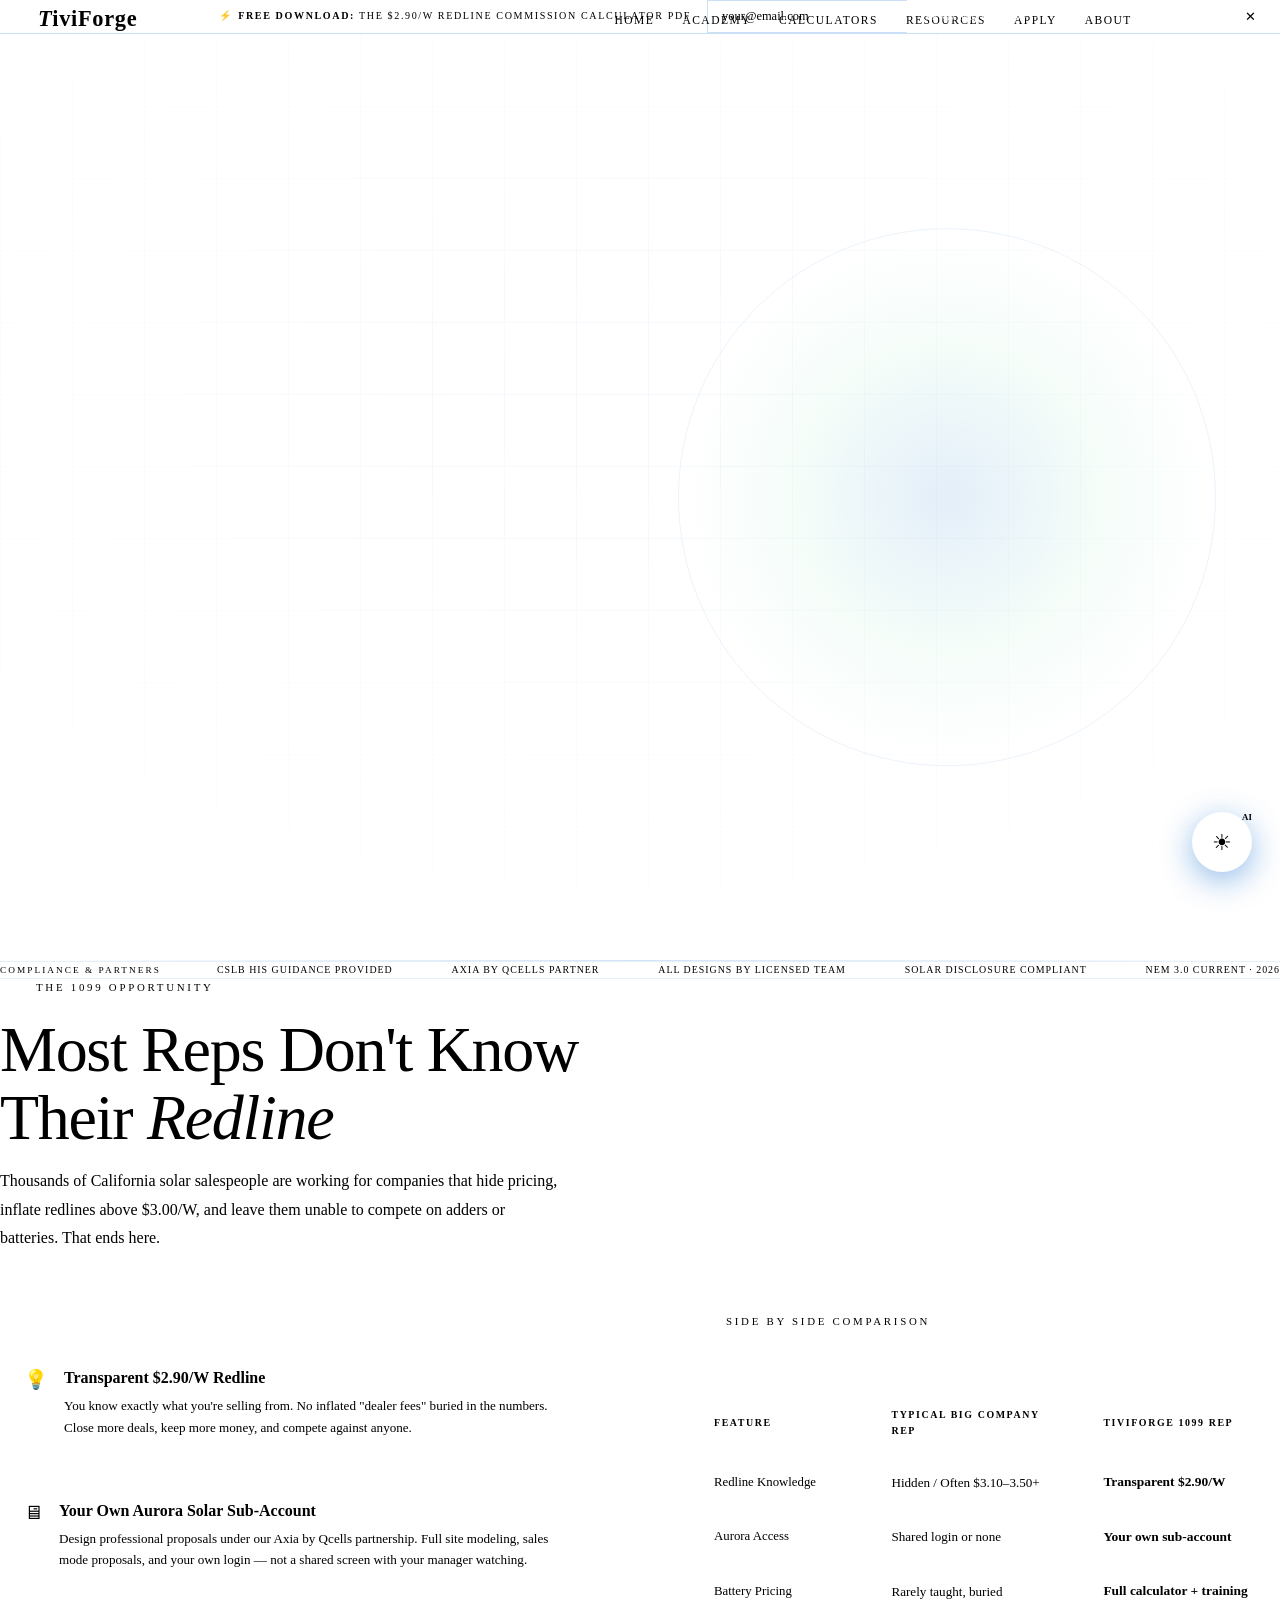
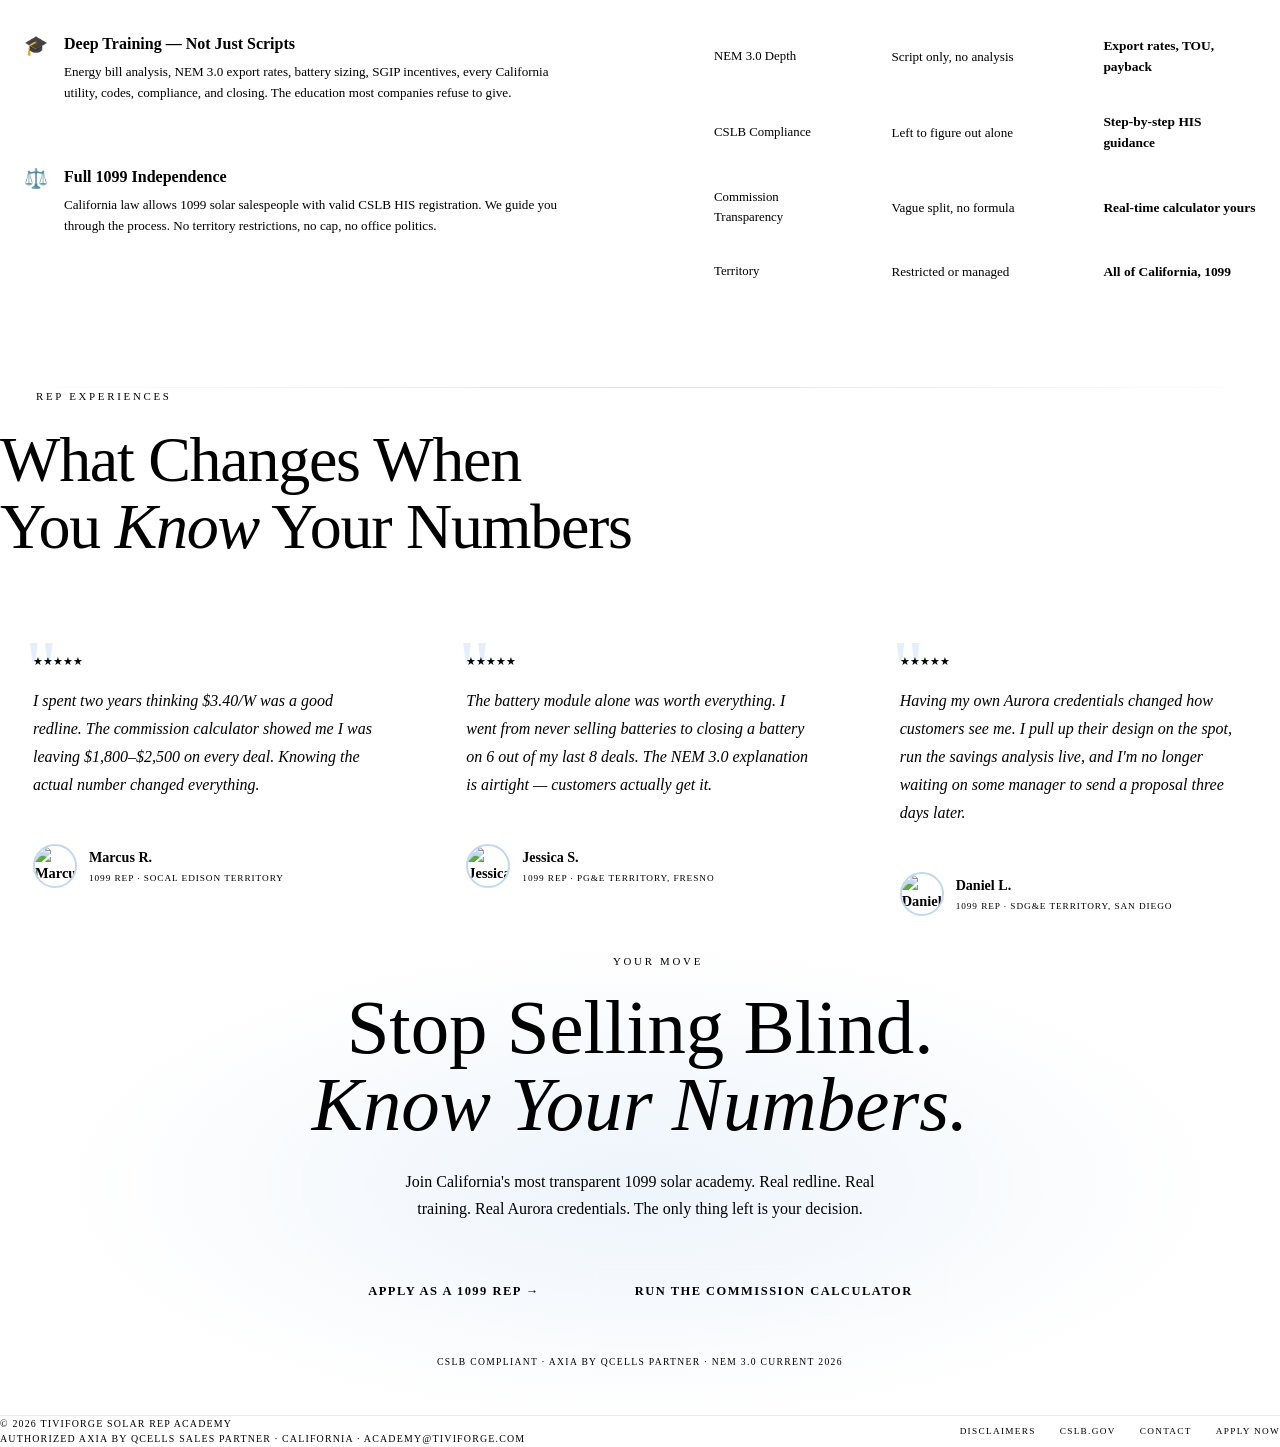
==== commit c7c18cdf: "Add files via upload" ====
--- a/tiviforge academy/index.html
+++ b/tiviforge academy/index.html
@@ -1,1073 +1,22 @@
-<!-- TIVIFORGE PRODUCTION v2.0 — Adders as Deductions + Visual Upgrade — March 2026 -->
+<!-- TiviForge Multi-Page v2.1 — GitHub Pages Ready -->
 <!DOCTYPE html>
 <html lang="en">
 <head>
   <meta charset="UTF-8" />
   <meta name="viewport" content="width=device-width, initial-scale=1.0" />
-
-  <!-- ═══════════════════════════════════════════════════
-       SEO ARCHITECTURE — SOLAR REP ACADEMY v2.0
-       Primary: 1099 solar sales training California 2026
-       Secondary: aurora solar redline NEM 3.0 battery CSLB HIS
-  ═══════════════════════════════════════════════════ -->
-  <title>TiviForge Solar Rep Academy | $2.90/W Redline · 1099 Solar Sales Training California 2026</title>
-  <meta name="description" content="TiviForge: California's premier 1099 solar rep academy 2026. Transparent $2.90/W redline, your own Aurora Solar credentials, NEM 3.0 mastery, CSLB HIS guidance, battery training, and 24/7 AI coaching. 1099 solar sales training California." />
-  <meta name="keywords" content="1099 solar sales California 2026, aurora solar training California, NEM 3.0 training 2026, solar redline transparent, solar battery calculator, CSLB HIS registration California, solar rep academy, Axia Qcells partner, 1099 solar rep California, battery payback 2026, NEM 3.0 explained" />
-  <meta name="robots" content="index, follow, max-image-preview:large" />
-  <link rel="canonical" href="https://tiviforge.com/" />
-
-  <!-- Open Graph -->
-  <meta property="og:title" content="TiviForge Solar Academy — $2.90/W Redline + Your Own Aurora Credentials" />
-  <meta property="og:description" content="Stop selling for companies that hide your redline. Get transparent pricing, Aurora Solar access, NEM 3.0 mastery, and real commission calculators." />
-  <meta property="og:url" content="https://tiviforge.com/" />
-  <meta property="og:type" content="website" />
-  <meta property="og:image" content="https://tiviforge.com/og-solar.jpg" />
-
-  <!-- Twitter Card -->
-  <meta name="twitter:card" content="summary_large_image" />
-  <meta name="twitter:title" content="TiviForge — $2.90/W Redline 1099 Solar Academy California" />
-  <meta name="twitter:description" content="Know your redline. Know your commission. Own your Aurora credentials. California's 1099 solar rep academy." />
-
-  <!-- Schema.org — Solar Training Organization -->
-  <script type="application/ld+json">
-  {
-    "@context": "https://schema.org",
-    "@type": "EducationalOrganization",
-    "name": "TiviForge Solar Rep Academy",
-    "description": "California's premier training academy for 1099 solar sales representatives. Transparent $2.90/W redline, Aurora Solar credentials, NEM 3.0 deep-dive, battery mastery, CSLB compliance, and AI coaching.",
-    "url": "https://tiviforge.com",
-    "telephone": "+16615715351",
-    "email": "academy@tiviforge.com",
-    "address": {
-      "@type": "PostalAddress",
-      "addressRegion": "CA",
-      "addressCountry": "US"
-    },
-    "hasOfferCatalog": {
-      "@type": "OfferCatalog",
-      "name": "Solar Academy Curriculum",
-      "itemListElement": [
-        {"@type": "Offer", "itemOffered": {"@type": "Course", "name": "Reading California Energy Bills", "description": "Master TOU rates, baselines, and savings calculations for all CA utilities"}},
-        {"@type": "Offer", "itemOffered": {"@type": "Course", "name": "NEM 3.0 / Net Billing Tariff", "description": "2026 avoided-cost export rates, battery strategy, CPUC updates"}},
-        {"@type": "Offer", "itemOffered": {"@type": "Course", "name": "Aurora Solar Mastery", "description": "Advanced design, sub-accounts, sales mode, proposals"}}
-      ]
-    },
-    "sameAs": ["https://www.linkedin.com/company/tiviforge"]
-  }
-  </script>
-
-  <!-- FAQPage Schema — NEM 3.0, CSLB HIS, Battery Payback, 1099 Solar Rep -->
-  <script type="application/ld+json">
-  {
-    "@context": "https://schema.org",
-    "@type": "FAQPage",
-    "mainEntity": [
-      {
-        "@type": "Question",
-        "name": "What is NEM 3.0 and how does it affect solar in California?",
-        "acceptedAnswer": {
-          "@type": "Answer",
-          "text": "NEM 3.0 (Net Billing Tariff) is California's current solar export program as of 2026. Unlike NEM 2.0, export credits are based on avoided cost — roughly $0.05–$0.08/kWh instead of the retail rate (~$0.25–$0.45/kWh). This makes batteries essential for most new solar installations, shifting production to self-consumption during peak TOU hours rather than exporting at low rates."
-        }
-      },
-      {
-        "@type": "Question",
-        "name": "How do I register as a 1099 solar rep in California with a CSLB HIS license?",
-        "acceptedAnswer": {
-          "@type": "Answer",
-          "text": "California requires CSLB Home Improvement Salesperson (HIS) registration for any 1099 rep who solicits, negotiates, or sells home improvement contracts including solar. Visit CSLB.gov, complete the HIS application with a $50 fee, pass the background check, and receive your HIS card. TiviForge provides a step-by-step guide to enrolled reps."
-        }
-      },
-      {
-        "@type": "Question",
-        "name": "What is the battery payback period for solar storage in California in 2026?",
-        "acceptedAnswer": {
-          "@type": "Answer",
-          "text": "Under NEM 3.0 in 2026, battery payback periods typically range from 4–7 years depending on the utility, battery size, and TOU rate structure. SDG&E customers typically see the shortest payback due to high baseline rates. SGIP incentives can reduce effective battery cost by $500–$1,000+ per kWh in higher tiers, significantly improving payback."
-        }
-      },
-      {
-        "@type": "Question",
-        "name": "What does a transparent $2.90/W solar redline mean for a 1099 rep?",
-        "acceptedAnswer": {
-          "@type": "Answer",
-          "text": "A redline is the minimum price per watt a solar company needs to cover all installation costs. TiviForge's transparent $2.90/W redline means reps know exactly their floor — every dollar sold above $2.90/W goes directly to their commission. Most companies hide redlines above $3.10–$3.50/W, costing reps $1,500–$3,000 per deal without their knowledge."
-        }
-      }
-    ]
-  }
-  </script>
-
-  <!-- GA4 Analytics -->
   <script async src="https://www.googletagmanager.com/gtag/js?id=G-TIVIFORGE02"></script>
   <script>
-    window.dataLayer = window.dataLayer || [];
-    function gtag(){dataLayer.push(arguments);}
-    gtag('js', new Date());
-    gtag('config', 'G-TIVIFORGE02', { send_page_view: true });
-
-    const scrollDepths = [25, 50, 75, 90, 100];
-    const firedDepths = new Set();
-    window.addEventListener('scroll', () => {
-      const pct = Math.round((window.scrollY / (document.body.scrollHeight - window.innerHeight)) * 100);
-      scrollDepths.forEach(d => {
-        if (pct >= d && !firedDepths.has(d)) {
-          firedDepths.add(d);
-          gtag('event', 'scroll_depth', { depth_percentage: d });
-        }
-      });
-    }, { passive: true });
-
-    const pageStart = Date.now();
-    window.addEventListener('beforeunload', () => {
-      gtag('event', 'engagement_time', { seconds: Math.round((Date.now() - pageStart) / 1000) });
-    });
-
-    function trackCTA(name, location) {
-      gtag('event', 'cta_click', { cta_name: name, cta_location: location });
-    }
-    function trackCalc(type, result) {
-      gtag('event', 'calculator_use', { calc_type: type, result_value: result });
-    }
-    function trackForm(name, status) {
-      gtag('event', 'form_interaction', { form_name: name, status });
-    }
+    (function(h,o,t,j,a,r){h.hj=h.hj||function(){(h.hj.q=h.hj.q||[]).push(arguments)};h._hjSettings={hjid:3500001,hjsv:6};a=o.getElementsByTagName('head')[0];r=o.createElement('script');r.async=1;r.src=t+h._hjSettings.hjid+j+h._hjSettings.hjsv;a.appendChild(r);})(window,document,'https://static.hotjar.com/c/hotjar-','.js?sv=');
   </script>
-
-  <!-- Hotjar — replace hjid -->
-  <script>
-    (function(h,o,t,j,a,r){
-      h.hj=h.hj||function(){(h.hj.q=h.hj.q||[]).push(arguments)};
-      h._hjSettings={hjid:3500001,hjsv:6};
-      a=o.getElementsByTagName('head')[0];
-      r=o.createElement('script');r.async=1;
-      r.src=t+h._hjSettings.hjid+j+h._hjSettings.hjsv;
-      a.appendChild(r);
-    })(window,document,'https://static.hotjar.com/c/hotjar-','.js?sv=');
-  </script>
-
-  <!-- Typography: Cormorant Garamond (authority) + Syne (UI) + DM Mono (labels/code) -->
   <link rel="preconnect" href="https://fonts.googleapis.com" />
   <link rel="preconnect" href="https://fonts.gstatic.com" crossorigin />
   <link href="https://fonts.googleapis.com/css2?family=Cormorant+Garamond:ital,wght@0,300;0,400;0,600;0,700;1,300;1,400;1,600&family=Syne:wght@400;500;600;700;800&family=DM+Mono:wght@300;400;500&display=swap" rel="stylesheet" />
-
-  <!-- AOS scroll animations -->
   <link href="https://cdnjs.cloudflare.com/ajax/libs/aos/2.3.4/aos.css" rel="stylesheet" />
-
-  <style>
-    /* ══════════════════════════════════════════
-       DESIGN TOKENS — Solar Forge System
-    ══════════════════════════════════════════ */
-    :root {
-      --forge-black:    #050507;
-      --forge-obsidian: #0b0d12;
-      --forge-charcoal: #121620;
-      --forge-steel:    #1a1f2e;
-      --forge-iron:     #252b3d;
-      --forge-smoke:    #3a4259;
-      --forge-ash:      #7a86a0;
-      --forge-silver:   #b0bcd0;
-      --forge-white:    #edf2f8;
-      --forge-cream:    #f5f8fc;
-
-      --solar-blue:     #0066CC;
-      --solar-mid:      #0080FF;
-      --solar-light:    #3399FF;
-      --solar-glow:     rgba(0,102,204,0.12);
-      --solar-glow-str: rgba(0,102,204,0.32);
-
-      --energy-green:   #00CC66;
-      --energy-mid:     #00AA55;
-      --energy-light:   #33DD88;
-      --energy-glow:    rgba(0,204,102,0.12);
-
-      --font-display: 'Cormorant Garamond', Georgia, serif;
-      --font-ui:      'Syne', sans-serif;
-      --font-mono:    'DM Mono', monospace;
-
-      --ease-forge: cubic-bezier(0.22, 1, 0.36, 1);
-      --ease-snap:  cubic-bezier(0.68, -0.55, 0.265, 1.55);
-
-      --nav-h:      72px;
-      --pad-x:      clamp(24px, 7vw, 100px);
-      --section-py: clamp(80px, 10vw, 140px);
-    }
-
-    /* ══════════════════════════════════════════
-       RESET
-    ══════════════════════════════════════════ */
-    *, *::before, *::after { box-sizing: border-box; margin: 0; padding: 0; }
-    html { scroll-behavior: smooth; font-size: 16px; -webkit-font-smoothing: antialiased; }
-    body { background: var(--forge-black); color: var(--forge-white); font-family: var(--font-ui); line-height: 1.6; overflow-x: hidden; cursor: none; }
-    ::selection { background: var(--solar-blue); color: #fff; }
-    a { color: inherit; text-decoration: none; }
-    img { max-width: 100%; display: block; }
-    button { cursor: none; font-family: inherit; border: none; background: none; }
-    input, textarea, select { font-family: inherit; }
-
-    /* ══════════════════════════════════════════
-       CUSTOM CURSOR
-    ══════════════════════════════════════════ */
-    #cursor-ring {
-      position: fixed; width: 36px; height: 36px;
-      border: 1.5px solid var(--solar-blue); border-radius: 50%;
-      pointer-events: none; z-index: 10000;
-      transition: transform 0.15s var(--ease-forge), opacity 0.3s, border-color 0.3s, width 0.2s, height 0.2s;
-      transform: translate(-50%, -50%);
-    }
-    #cursor-dot {
-      position: fixed; width: 5px; height: 5px;
-      background: var(--solar-blue); border-radius: 50%;
-      pointer-events: none; z-index: 10001;
-      transform: translate(-50%, -50%);
-      transition: background 0.2s;
-    }
-    body:has(a:hover) #cursor-ring,
-    body:has(button:hover) #cursor-ring { transform: translate(-50%,-50%) scale(1.7); border-color: var(--energy-green); }
-    body:has(a:hover) #cursor-dot,
-    body:has(button:hover) #cursor-dot { background: var(--energy-green); }
-
-    /* ══════════════════════════════════════════
-       PROGRESS BAR
-    ══════════════════════════════════════════ */
-    #progress {
-      position: fixed; top: 0; left: 0; height: 2px;
-      background: linear-gradient(90deg, var(--solar-blue), var(--energy-green));
-      z-index: 9999; width: 0%; transition: width 0.1s linear;
-      box-shadow: 0 0 10px var(--solar-blue);
-    }
-
-    /* ══════════════════════════════════════════
-       NAVIGATION
-    ══════════════════════════════════════════ */
-    nav {
-      position: fixed; top: 0; left: 0; right: 0;
-      height: var(--nav-h); z-index: 1000;
-      display: flex; align-items: center;
-      padding: 0 var(--pad-x);
-      transition: background 0.4s, backdrop-filter 0.4s, border-color 0.4s;
-      border-bottom: 1px solid transparent;
-    }
-    nav.scrolled {
-      background: rgba(5,5,7,0.94);
-      backdrop-filter: blur(24px);
-      border-color: rgba(0,102,204,0.12);
-    }
-    .nav-logo {
-      font-family: var(--font-display); font-size: 1.4rem; font-weight: 700;
-      color: var(--forge-white); letter-spacing: 0.03em; margin-right: auto;
-      display: flex; align-items: center; gap: 10px;
-    }
-    .nav-logo .solar-mark {
-      width: 28px; height: 28px; border-radius: 50%;
-      background: radial-gradient(circle, var(--solar-blue) 0%, var(--energy-green) 100%);
-      display: flex; align-items: center; justify-content: center;
-      font-size: 0.7rem; color: #fff; font-family: var(--font-mono); font-style: normal;
-    }
-    .nav-logo .t { color: var(--solar-blue); font-style: italic; }
-    .nav-links { display: flex; align-items: center; gap: 28px; list-style: none; }
-    .nav-links a {
-      font-size: 0.72rem; font-weight: 500; letter-spacing: 0.13em;
-      text-transform: uppercase; color: var(--forge-ash);
-      transition: color 0.2s; position: relative;
-    }
-    .nav-links a::after {
-      content: ''; position: absolute; bottom: -3px; left: 0;
-      width: 0; height: 1px; background: var(--energy-green);
-      transition: width 0.3s var(--ease-forge);
-    }
-    .nav-links a:hover { color: var(--forge-white); }
-    .nav-links a:hover::after { width: 100%; }
-    .nav-cta {
-      margin-left: 28px; padding: 10px 22px;
-      background: var(--solar-blue); color: #fff;
-      font-size: 0.72rem; font-weight: 700;
-      letter-spacing: 0.12em; text-transform: uppercase;
-      transition: all 0.2s;
-    }
-    .nav-cta:hover { background: var(--solar-mid); transform: translateY(-1px); box-shadow: 0 4px 20px rgba(0,102,204,0.5); }
-    .hamburger { display: none; flex-direction: column; gap: 5px; padding: 8px; margin-left: 16px; }
-    .hamburger span { display: block; width: 22px; height: 1.5px; background: var(--forge-white); transition: 0.3s; }
-    .mobile-menu {
-      display: none; position: fixed; top: var(--nav-h); left: 0; right: 0;
-      background: rgba(5,5,7,0.98); backdrop-filter: blur(24px);
-      padding: 32px var(--pad-x); flex-direction: column; gap: 20px;
-      border-bottom: 1px solid rgba(0,102,204,0.12); z-index: 999;
-    }
-    .mobile-menu.open { display: flex; }
-    .mobile-menu a { font-size: 1.1rem; font-weight: 500; color: var(--forge-silver); padding: 10px 0; border-bottom: 1px solid rgba(255,255,255,0.05); }
-    .mobile-menu .nav-cta { text-align: center; }
-
-    /* ══════════════════════════════════════════
-       SHARED STYLES
-    ══════════════════════════════════════════ */
-    section { padding: var(--section-py) var(--pad-x); position: relative; }
-    .divider { height: 1px; background: linear-gradient(90deg, transparent, rgba(0,102,204,0.18), transparent); margin: 0 var(--pad-x); }
-    .eyebrow {
-      font-family: var(--font-mono); font-size: 0.68rem;
-      letter-spacing: 0.25em; text-transform: uppercase;
-      color: var(--solar-blue); display: flex; align-items: center; gap: 12px; margin-bottom: 20px;
-    }
-    .eyebrow::before { content: ''; display: block; width: 24px; height: 1px; background: var(--solar-blue); }
-    .eyebrow.green { color: var(--energy-green); }
-    .eyebrow.green::before { background: var(--energy-green); }
-    .headline {
-      font-family: var(--font-display); font-size: clamp(2.4rem, 5vw, 5.2rem);
-      font-weight: 300; line-height: 1.05; letter-spacing: -0.02em; color: var(--forge-white);
-    }
-    .headline em { font-style: italic; color: var(--solar-blue); }
-    .headline em.green { color: var(--energy-green); }
-    .subtext { font-size: 1rem; line-height: 1.8; color: var(--forge-ash); max-width: 560px; margin-top: 16px; }
-
-    /* Buttons */
-    .btn-primary {
-      display: inline-flex; align-items: center; gap: 10px;
-      padding: 16px 40px; background: var(--solar-blue); color: #fff;
-      font-family: var(--font-ui); font-size: 0.78rem; font-weight: 700;
-      letter-spacing: 0.12em; text-transform: uppercase;
-      transition: all 0.3s var(--ease-forge); position: relative; overflow: hidden;
-    }
-    .btn-primary::before {
-      content: ''; position: absolute; inset: 0;
-      background: linear-gradient(135deg, transparent 40%, rgba(255,255,255,0.15) 50%, transparent 60%);
-      transform: translateX(-100%); transition: transform 0.5s;
-    }
-    .btn-primary:hover::before { transform: translateX(100%); }
-    .btn-primary:hover { background: var(--solar-mid); transform: translateY(-2px); box-shadow: 0 10px 36px rgba(0,102,204,0.5); }
-    .btn-primary.green { background: var(--energy-green); color: #000; }
-    .btn-primary.green:hover { background: var(--energy-light); box-shadow: 0 10px 36px rgba(0,204,102,0.4); }
-    .btn-secondary {
-      display: inline-flex; align-items: center; gap: 10px;
-      padding: 15px 38px; border: 1px solid rgba(255,255,255,0.16); color: var(--forge-silver);
-      font-family: var(--font-ui); font-size: 0.78rem; font-weight: 600;
-      letter-spacing: 0.12em; text-transform: uppercase;
-      transition: all 0.3s var(--ease-forge);
-    }
-    .btn-secondary:hover { border-color: var(--solar-blue); color: var(--forge-white); transform: translateY(-2px); }
-    .btn-text {
-      display: inline-flex; align-items: center; gap: 8px;
-      font-family: var(--font-mono); font-size: 0.7rem; letter-spacing: 0.14em;
-      text-transform: uppercase; color: var(--solar-blue);
-      transition: gap 0.2s;
-    }
-    .btn-text:hover { gap: 14px; }
-
-    /* Form elements */
-    .form-field { margin-bottom: 20px; }
-    .form-label {
-      font-family: var(--font-mono); font-size: 0.62rem; letter-spacing: 0.18em;
-      text-transform: uppercase; color: var(--forge-ash); display: block; margin-bottom: 8px;
-    }
-    .form-input {
-      width: 100%; padding: 14px 18px;
-      background: var(--forge-steel); border: 1px solid rgba(255,255,255,0.06);
-      color: var(--forge-white); font-size: 0.9rem; outline: none;
-      transition: border-color 0.2s; font-family: var(--font-ui);
-    }
-    .form-input:focus { border-color: var(--solar-blue); }
-    .form-input::placeholder { color: var(--forge-smoke); }
-    select.form-input { cursor: none; -webkit-appearance: none; appearance: none;
-      background-image: url("data:image/svg+xml,%3Csvg xmlns='http://www.w3.org/2000/svg' width='12' height='8' viewBox='0 0 12 8'%3E%3Cpath d='M1 1l5 5 5-5' stroke='%230066CC' stroke-width='1.5' fill='none'/%3E%3C/svg%3E");
-      background-repeat: no-repeat; background-position: right 16px center;
-    }
-
-    /* Toast notifications */
-    #toast {
-      position: fixed; bottom: 24px; left: 50%; transform: translateX(-50%) translateY(20px);
-      background: var(--forge-steel); border: 1px solid rgba(0,204,102,0.3);
-      padding: 14px 24px; font-size: 0.84rem; color: var(--forge-silver);
-      z-index: 9998; opacity: 0; transition: all 0.4s var(--ease-forge);
-      white-space: nowrap; border-left: 3px solid var(--energy-green);
-      pointer-events: none;
-    }
-    #toast.show { opacity: 1; transform: translateX(-50%) translateY(0); }
-
-    /* ══════════════════════════════════════════
-       HERO — SYSTEM 1
-    ══════════════════════════════════════════ */
-    #hero {
-      min-height: 100vh; display: flex; flex-direction: column;
-      justify-content: center;
-      padding: calc(var(--nav-h) + 60px) var(--pad-x) 80px;
-      overflow: hidden; position: relative;
-    }
-    .hero-bg {
-      position: absolute; inset: 0;
-      background:
-        radial-gradient(ellipse 65% 55% at 72% 45%, rgba(0,102,204,0.09) 0%, transparent 65%),
-        radial-gradient(ellipse 40% 50% at 15% 80%, rgba(0,204,102,0.05) 0%, transparent 55%),
-        var(--forge-black);
-    }
-    .hero-bg-img {
-      position: absolute; inset: 0;
-      background-image: url('https://images.unsplash.com/photo-1508514179049-1b9c2f0a4b8e?w=1920&q=80&auto=format&fit=crop');
-      background-size: cover; background-position: center;
-      opacity: 0.13; z-index: 0;
-    }
-    .hero-grid {
-      position: absolute; inset: 0;
-      background-image:
-        linear-gradient(rgba(0,102,204,0.04) 1px, transparent 1px),
-        linear-gradient(90deg, rgba(0,102,204,0.04) 1px, transparent 1px);
-      background-size: 72px 72px;
-      mask-image: radial-gradient(ellipse 80% 70% at 50% 40%, black, transparent);
-    }
-    .hero-orb {
-      position: absolute; right: 5%; top: 50%; transform: translateY(-50%);
-      width: clamp(300px, 42vw, 620px); height: clamp(300px, 42vw, 620px);
-      background: radial-gradient(circle, rgba(0,102,204,0.11) 0%, rgba(0,204,102,0.04) 40%, transparent 70%);
-      border-radius: 50%; animation: solarPulse 8s ease-in-out infinite; pointer-events: none;
-    }
-    .hero-orb-ring {
-      position: absolute; right: 5%; top: 50%; transform: translate(0, -50%);
-      width: clamp(300px, 42vw, 620px); height: clamp(300px, 42vw, 620px);
-      border: 1px solid rgba(0,102,204,0.08); border-radius: 50%;
-      animation: solarPulse 8s ease-in-out infinite 4s; pointer-events: none;
-    }
-    @keyframes solarPulse { 0%,100% { transform: translateY(-50%) scale(1); opacity: 0.6; } 50% { transform: translateY(-50%) scale(1.12); opacity: 1; } }
-    .hero-content { position: relative; z-index: 1; max-width: 880px; }
-    .hero-eyebrow {
-      font-family: var(--font-mono); font-size: 0.68rem; letter-spacing: 0.28em;
-      text-transform: uppercase; color: var(--energy-green);
-      display: flex; align-items: center; gap: 14px; margin-bottom: 32px;
-      opacity: 0; animation: fadeUp 0.9s var(--ease-forge) 0.3s forwards;
-    }
-    .hero-eyebrow::before { content: ''; display: block; width: 36px; height: 1px; background: var(--energy-green); }
-    .hero-h1 {
-      font-family: var(--font-display); font-size: clamp(3.6rem, 8vw, 9rem);
-      font-weight: 300; line-height: 0.93; letter-spacing: -0.025em; color: var(--forge-white);
-      opacity: 0; animation: fadeUp 1s var(--ease-forge) 0.5s forwards;
-    }
-    .hero-h1 em { font-style: italic; color: var(--solar-blue); display: block; }
-    .hero-h1 .accent-green { color: var(--energy-green); }
-    .hero-pitch {
-      font-family: var(--font-display); font-size: clamp(1.25rem, 2.2vw, 1.9rem);
-      font-weight: 300; font-style: italic; color: var(--forge-ash);
-      margin-top: 28px; line-height: 1.4; max-width: 680px;
-      opacity: 0; animation: fadeUp 1s var(--ease-forge) 0.7s forwards;
-    }
-    .hero-pitch strong { color: var(--forge-silver); font-style: normal; font-weight: 600; }
-    .hero-ctas {
-      display: flex; gap: 16px; margin-top: 52px; flex-wrap: wrap;
-      opacity: 0; animation: fadeUp 1s var(--ease-forge) 0.9s forwards;
-    }
-    .hero-proof {
-      display: flex; gap: clamp(28px, 4vw, 64px); margin-top: 72px;
-      padding-top: 44px; border-top: 1px solid rgba(255,255,255,0.06); flex-wrap: wrap;
-      opacity: 0; animation: fadeUp 1s var(--ease-forge) 1.1s forwards;
-    }
-    .proof-item { display: flex; flex-direction: column; gap: 6px; }
-    .proof-num {
-      font-family: var(--font-display); font-size: clamp(2rem, 3.5vw, 3.2rem);
-      font-weight: 600; line-height: 1; color: var(--forge-white);
-    }
-    .proof-num span { color: var(--energy-green); }
-    .proof-label { font-family: var(--font-mono); font-size: 0.62rem; letter-spacing: 0.22em; text-transform: uppercase; color: var(--forge-ash); }
-    .scroll-hint {
-      position: absolute; bottom: 36px; left: var(--pad-x);
-      display: flex; align-items: center; gap: 12px;
-      font-family: var(--font-mono); font-size: 0.62rem; letter-spacing: 0.22em;
-      text-transform: uppercase; color: var(--forge-ash);
-      opacity: 0; animation: fadeUp 1s var(--ease-forge) 1.4s forwards;
-    }
-    .scroll-line { width: 44px; height: 1px; background: var(--forge-ash); position: relative; overflow: hidden; }
-    .scroll-line::after {
-      content: ''; position: absolute; top: 0; left: -100%;
-      width: 100%; height: 100%; background: var(--solar-blue);
-      animation: scanline 2.2s ease-in-out infinite;
-    }
-    @keyframes scanline { 0% { left: -100%; } 100% { left: 100%; } }
-    @keyframes fadeUp { from { opacity: 0; transform: translateY(28px); } to { opacity: 1; transform: translateY(0); } }
-
-    /* ══════════════════════════════════════════
-       COMPLIANCE / TRUST BAR
-    ══════════════════════════════════════════ */
-    #trust-bar {
-      background: var(--forge-obsidian);
-      padding: 22px var(--pad-x);
-      border-top: 1px solid rgba(0,102,204,0.1);
-      border-bottom: 1px solid rgba(0,102,204,0.1);
-    }
-    .trust-bar-inner {
-      display: flex; align-items: center; justify-content: space-between;
-      gap: 28px; flex-wrap: wrap;
-    }
-    .trust-bar-label {
-      font-family: var(--font-mono); font-size: 0.58rem; letter-spacing: 0.22em;
-      text-transform: uppercase; color: var(--forge-smoke); white-space: nowrap;
-    }
-    .trust-items { display: flex; gap: clamp(20px, 3.5vw, 52px); flex-wrap: wrap; align-items: center; }
-    .trust-item {
-      display: flex; align-items: center; gap: 8px;
-      font-family: var(--font-mono); font-size: 0.62rem; letter-spacing: 0.1em;
-      text-transform: uppercase; color: var(--forge-ash);
-      transition: color 0.3s;
-    }
-    .trust-item:hover { color: var(--forge-silver); }
-    .trust-dot { width: 6px; height: 6px; border-radius: 50%; background: var(--energy-green); flex-shrink: 0; }
-
-    /* ══════════════════════════════════════════
-       OPPORTUNITY SECTION
-    ══════════════════════════════════════════ */
-    #opportunity { background: var(--forge-obsidian); }
-    .opp-grid {
-      display: grid; grid-template-columns: 1fr 1fr;
-      gap: clamp(48px, 8vw, 100px); align-items: start; margin-top: 60px;
-    }
-    .opp-bullets { list-style: none; display: flex; flex-direction: column; gap: 20px; margin-top: 32px; }
-    .opp-bullet {
-      display: flex; gap: 16px; align-items: flex-start;
-      padding: 20px 24px;
-      border-left: 2px solid var(--forge-steel);
-      background: rgba(255,255,255,0.018);
-      transition: border-color 0.3s, background 0.3s;
-    }
-    .opp-bullet:hover { border-color: var(--solar-blue); background: var(--solar-glow); }
-    .opp-bullet-icon { font-size: 1.2rem; flex-shrink: 0; }
-    .opp-bullet h4 { font-family: var(--font-display); font-size: 1rem; font-weight: 600; color: var(--forge-white); margin-bottom: 4px; }
-    .opp-bullet p { font-size: 0.82rem; color: var(--forge-ash); line-height: 1.65; }
-
-    /* Comparison Table */
-    .comp-table-wrap { overflow-x: auto; margin-top: 60px; }
-    .comp-table {
-      width: 100%; border-collapse: collapse;
-      font-size: 0.86rem;
-    }
-    .comp-table th {
-      padding: 16px 24px; text-align: left;
-      font-family: var(--font-mono); font-size: 0.62rem; letter-spacing: 0.16em; text-transform: uppercase;
-      border-bottom: 1px solid rgba(255,255,255,0.08);
-    }
-    .comp-table th:nth-child(2) { color: var(--forge-ash); }
-    .comp-table th:nth-child(3) { color: var(--energy-green); }
-    .comp-table td {
-      padding: 16px 24px;
-      border-bottom: 1px solid rgba(255,255,255,0.04);
-      color: var(--forge-silver);
-    }
-    .comp-table td:first-child { color: var(--forge-ash); font-size: 0.8rem; }
-    .comp-table td:nth-child(2) { color: var(--forge-smoke); font-size: 0.82rem; }
-    .comp-table td:nth-child(3) { color: var(--energy-green); font-weight: 600; font-size: 0.84rem; }
-    .comp-table tr:hover td { background: rgba(255,255,255,0.02); }
-    .comp-table .col-bad { color: var(--forge-smoke) !important; }
-    .comp-table .col-good { color: var(--energy-green) !important; font-weight: 600; }
-
-    /* ══════════════════════════════════════════
-       TRAINING ACADEMY
-    ══════════════════════════════════════════ */
-    #academy { background: var(--forge-black); }
-    .academy-header {
-      display: flex; justify-content: space-between; align-items: flex-end;
-      margin-bottom: 56px; flex-wrap: wrap; gap: 24px;
-    }
-    .modules-list { display: flex; flex-direction: column; gap: 0; }
-    .module-item {
-      border-bottom: 1px solid rgba(255,255,255,0.05);
-      overflow: hidden;
-    }
-    .module-header {
-      display: flex; align-items: center; gap: 24px; padding: 28px 0;
-      cursor: none; transition: color 0.2s;
-      -webkit-user-select: none; user-select: none;
-    }
-    .module-header:hover .module-title { color: var(--forge-white); }
-    .module-num {
-      font-family: var(--font-mono); font-size: 0.62rem; letter-spacing: 0.2em;
-      color: var(--solar-blue); flex-shrink: 0; width: 32px;
-    }
-    .module-title {
-      font-family: var(--font-display); font-size: clamp(1.1rem, 2vw, 1.5rem);
-      font-weight: 600; color: var(--forge-silver); flex: 1;
-      transition: color 0.2s;
-    }
-    .module-tag {
-      font-family: var(--font-mono); font-size: 0.58rem; letter-spacing: 0.14em;
-      text-transform: uppercase; padding: 4px 10px;
-      border: 1px solid rgba(0,102,204,0.25); color: var(--solar-blue);
-      flex-shrink: 0;
-    }
-    .module-tag.new { border-color: rgba(0,204,102,0.3); color: var(--energy-green); }
-    .module-arrow {
-      font-size: 0.8rem; color: var(--forge-ash);
-      transition: transform 0.3s var(--ease-forge), color 0.2s;
-      flex-shrink: 0;
-    }
-    .module-item.open .module-arrow { transform: rotate(45deg); color: var(--solar-blue); }
-    .module-item.open .module-title { color: var(--forge-white); }
-    .module-body {
-      display: none; padding: 0 0 32px 56px;
-    }
-    .module-item.open .module-body { display: block; }
-    .module-desc { font-size: 0.9rem; color: var(--forge-ash); line-height: 1.8; max-width: 740px; margin-bottom: 20px; }
-    .module-topics {
-      display: flex; flex-wrap: wrap; gap: 8px; margin-bottom: 24px;
-    }
-    .module-topic {
-      font-family: var(--font-mono); font-size: 0.6rem; letter-spacing: 0.12em;
-      text-transform: uppercase; padding: 5px 12px;
-      background: rgba(0,102,204,0.08); border: 1px solid rgba(0,102,204,0.15);
-      color: var(--solar-light);
-    }
-    .module-actions { display: flex; gap: 12px; flex-wrap: wrap; }
-    .module-btn {
-      display: inline-flex; align-items: center; gap: 8px; padding: 10px 20px;
-      border: 1px solid rgba(255,255,255,0.08); color: var(--forge-ash);
-      font-family: var(--font-mono); font-size: 0.62rem; letter-spacing: 0.12em;
-      text-transform: uppercase; transition: all 0.2s;
-    }
-    .module-btn:hover { border-color: var(--solar-blue); color: var(--forge-white); }
-    .module-btn.primary { background: var(--solar-blue); border-color: var(--solar-blue); color: #fff; }
-    .module-btn.primary:hover { background: var(--solar-mid); }
-
-    /* ══════════════════════════════════════════
-       CALCULATORS
-    ══════════════════════════════════════════ */
-    #calculators { background: var(--forge-obsidian); }
-    .calc-tabs {
-      display: flex; gap: 0; margin-bottom: 48px;
-      border-bottom: 1px solid rgba(255,255,255,0.06);
-    }
-    .calc-tab {
-      padding: 14px 32px; font-family: var(--font-mono); font-size: 0.68rem;
-      letter-spacing: 0.14em; text-transform: uppercase; color: var(--forge-ash);
-      border-bottom: 2px solid transparent; margin-bottom: -1px;
-      transition: all 0.2s; cursor: none;
-    }
-    .calc-tab.active { color: var(--energy-green); border-bottom-color: var(--energy-green); }
-    .calc-tab:hover { color: var(--forge-silver); }
-    .calc-panel { display: none; }
-    .calc-panel.active { display: block; }
-    .calc-grid {
-      display: grid; grid-template-columns: 1fr 1fr;
-      gap: clamp(32px, 6vw, 80px);
-    }
-    .calc-form-box {
-      background: var(--forge-charcoal); border: 1px solid rgba(0,102,204,0.1);
-      padding: clamp(28px, 4vw, 48px);
-    }
-    .calc-form-title {
-      font-family: var(--font-display); font-size: 1.6rem;
-      font-weight: 600; color: var(--forge-white); margin-bottom: 6px;
-    }
-    .calc-form-sub { font-size: 0.84rem; color: var(--forge-ash); margin-bottom: 32px; line-height: 1.6; }
-    .calc-input-row { display: grid; grid-template-columns: 1fr 1fr; gap: 16px; }
-    .calc-input-row .form-field { margin-bottom: 0; }
-    .calc-results {
-      background: var(--forge-charcoal); border: 1px solid rgba(0,204,102,0.12);
-      padding: clamp(28px, 4vw, 48px); display: flex; flex-direction: column; justify-content: center;
-    }
-    .result-eyebrow {
-      font-family: var(--font-mono); font-size: 0.58rem; letter-spacing: 0.22em;
-      text-transform: uppercase; color: var(--energy-green); margin-bottom: 28px;
-    }
-    .result-item { margin-bottom: 24px; padding-bottom: 24px; border-bottom: 1px solid rgba(255,255,255,0.05); }
-    .result-item:last-child { border-bottom: none; margin-bottom: 0; }
-    .result-label { font-family: var(--font-mono); font-size: 0.6rem; letter-spacing: 0.18em; text-transform: uppercase; color: var(--forge-ash); margin-bottom: 6px; }
-    .result-value {
-      font-family: var(--font-display); font-size: clamp(1.4rem, 2.5vw, 2.2rem);
-      font-weight: 600; color: var(--forge-white); line-height: 1;
-    }
-    .result-item.highlight .result-value { color: var(--energy-green); }
-    .result-item.highlight { background: rgba(0,204,102,0.04); margin: 0 -clamp(28px, 4vw, 48px) 0; padding: 20px clamp(28px, 4vw, 48px); border: none; border-top: 1px solid rgba(0,204,102,0.12); border-bottom: 1px solid rgba(0,204,102,0.12); }
-    .result-sub { font-size: 0.75rem; color: var(--forge-ash); margin-top: 4px; }
-    .calc-disclaimer {
-      margin-top: 24px; padding: 14px 18px;
-      background: rgba(0,102,204,0.04); border-left: 2px solid rgba(0,102,204,0.2);
-      font-size: 0.72rem; color: var(--forge-smoke); line-height: 1.65;
-    }
-
-    /* ══════════════════════════════════════════
-       RESOURCES LIBRARY
-    ══════════════════════════════════════════ */
-    #resources { background: var(--forge-black); }
-    .resources-grid { display: grid; grid-template-columns: repeat(3, 1fr); gap: 20px; margin-top: 56px; }
-    .resource-card {
-      background: var(--forge-charcoal); border: 1px solid rgba(255,255,255,0.04);
-      padding: 32px 28px; position: relative; overflow: hidden;
-      transition: transform 0.4s var(--ease-forge), box-shadow 0.4s, border-color 0.3s;
-    }
-    .resource-card::after {
-      content: ''; position: absolute; bottom: 0; left: 0; right: 0; height: 2px;
-      background: linear-gradient(90deg, var(--solar-blue), var(--energy-green));
-      transform: scaleX(0); transform-origin: left; transition: transform 0.4s var(--ease-forge);
-    }
-    .resource-card:hover { transform: translateY(-5px); box-shadow: 0 20px 50px rgba(0,0,0,0.35); border-color: rgba(0,102,204,0.15); }
-    .resource-card:hover::after { transform: scaleX(1); }
-    .resource-icon { font-size: 1.8rem; margin-bottom: 16px; }
-    .resource-type {
-      font-family: var(--font-mono); font-size: 0.58rem; letter-spacing: 0.18em;
-      text-transform: uppercase; color: var(--solar-blue); margin-bottom: 10px;
-    }
-    .resource-title { font-family: var(--font-display); font-size: 1.15rem; font-weight: 600; color: var(--forge-white); line-height: 1.2; margin-bottom: 10px; }
-    .resource-desc { font-size: 0.8rem; color: var(--forge-ash); line-height: 1.65; margin-bottom: 20px; }
-    .resource-dl {
-      display: inline-flex; align-items: center; gap: 8px;
-      font-family: var(--font-mono); font-size: 0.62rem; letter-spacing: 0.12em;
-      text-transform: uppercase; color: var(--energy-green);
-      transition: gap 0.2s;
-    }
-    .resource-dl:hover { gap: 14px; }
-
-    /* ══════════════════════════════════════════
-       APPLY NOW
-    ══════════════════════════════════════════ */
-    #apply { background: var(--forge-obsidian); }
-    .apply-grid {
-      display: grid; grid-template-columns: 1fr 1.4fr;
-      gap: clamp(48px, 8vw, 100px); align-items: start; margin-top: 56px;
-    }
-    .apply-why { display: flex; flex-direction: column; gap: 28px; }
-    .apply-why-item { display: flex; gap: 16px; align-items: flex-start; }
-    .apply-why-icon {
-      width: 42px; min-width: 42px; height: 42px;
-      border: 1px solid rgba(0,102,204,0.25); display: flex;
-      align-items: center; justify-content: center; font-size: 1rem;
-      flex-shrink: 0; transition: all 0.3s;
-    }
-    .apply-why-item:hover .apply-why-icon { border-color: var(--solar-blue); background: var(--solar-glow); }
-    .apply-why-item h4 { font-family: var(--font-display); font-size: 1rem; font-weight: 600; color: var(--forge-white); margin-bottom: 4px; }
-    .apply-why-item p { font-size: 0.82rem; color: var(--forge-ash); line-height: 1.65; }
-    .apply-form-box {
-      background: var(--forge-charcoal); border: 1px solid rgba(0,102,204,0.1);
-      padding: clamp(32px, 5vw, 56px);
-    }
-    .apply-form-title { font-family: var(--font-display); font-size: 1.8rem; font-weight: 600; color: var(--forge-white); margin-bottom: 6px; }
-    .apply-form-sub { font-size: 0.84rem; color: var(--forge-ash); margin-bottom: 32px; line-height: 1.6; }
-    .apply-grid-2 { display: grid; grid-template-columns: 1fr 1fr; gap: 16px; }
-    .apply-grid-2 .form-field { margin-bottom: 0; }
-    .apply-submit {
-      width: 100%; padding: 16px; background: var(--solar-blue); color: #fff;
-      font-family: var(--font-ui); font-size: 0.8rem; font-weight: 700;
-      letter-spacing: 0.12em; text-transform: uppercase;
-      transition: all 0.3s; margin-top: 8px;
-    }
-    .apply-submit:hover { background: var(--solar-mid); box-shadow: 0 8px 28px rgba(0,102,204,0.45); }
-    .apply-success {
-      display: none; text-align: center; padding: 40px 20px;
-    }
-    .apply-success.show { display: block; }
-    .apply-success h3 { font-family: var(--font-display); font-size: 2rem; color: var(--energy-green); margin-bottom: 12px; }
-    .apply-success p { color: var(--forge-ash); line-height: 1.7; }
-
-    /* ══════════════════════════════════════════
-       TESTIMONIALS
-    ══════════════════════════════════════════ */
-    #testimonials { background: var(--forge-black); }
-    .testimonials-grid { display: grid; grid-template-columns: repeat(3, 1fr); gap: 20px; margin-top: 56px; }
-    .testi-card {
-      background: var(--forge-charcoal); border: 1px solid rgba(255,255,255,0.04);
-      padding: 36px 32px; position: relative;
-      transition: transform 0.4s var(--ease-forge), box-shadow 0.4s;
-    }
-    .testi-card:hover { transform: translateY(-5px); box-shadow: 0 20px 50px rgba(0,0,0,0.35); }
-    .testi-mark { font-family: var(--font-display); font-size: 5rem; line-height: 1; color: rgba(0,102,204,0.1); position: absolute; top: 12px; left: 24px; pointer-events: none; }
-    .testi-stars { display: flex; gap: 4px; margin-bottom: 16px; font-size: 0.7rem; color: var(--energy-green); }
-    .testi-text { font-family: var(--font-display); font-size: 1rem; font-style: italic; line-height: 1.75; color: var(--forge-silver); margin-bottom: 24px; position: relative; z-index: 1; }
-    .testi-author { display: flex; align-items: center; gap: 12px; padding-top: 20px; border-top: 1px solid rgba(255,255,255,0.05); }
-    .testi-avatar { width: 44px; height: 44px; border-radius: 50%; background: var(--forge-steel); border: 2px solid rgba(0,102,204,0.25); display: flex; align-items: center; justify-content: center; font-family: var(--font-display); font-size: 0.9rem; font-weight: 700; color: var(--solar-blue); flex-shrink: 0; overflow: hidden; }
-    .testi-avatar img { width: 100%; height: 100%; object-fit: cover; display: block; }
-    .testi-name { font-weight: 600; font-size: 0.88rem; color: var(--forge-white); }
-    .testi-role { font-family: var(--font-mono); font-size: 0.58rem; letter-spacing: 0.1em; text-transform: uppercase; color: var(--forge-ash); margin-top: 2px; }
-
-    /* ══════════════════════════════════════════
-       ABOUT & LEGAL
-    ══════════════════════════════════════════ */
-    #about { background: var(--forge-obsidian); }
-    .about-grid {
-      display: grid; grid-template-columns: 1fr 1fr;
-      gap: clamp(48px, 8vw, 100px); align-items: start; margin-top: 56px;
-    }
-    .about-text p { font-size: 0.94rem; color: var(--forge-ash); line-height: 1.85; margin-bottom: 20px; }
-    .about-text p strong { color: var(--forge-silver); }
-    .legal-box {
-      background: var(--forge-charcoal); border: 1px solid rgba(255,255,255,0.05);
-      border-left: 3px solid var(--solar-blue); padding: 36px 32px;
-    }
-    .legal-box h3 { font-family: var(--font-display); font-size: 1.2rem; font-weight: 600; color: var(--forge-white); margin-bottom: 20px; }
-    .legal-item { margin-bottom: 16px; padding-bottom: 16px; border-bottom: 1px solid rgba(255,255,255,0.04); }
-    .legal-item:last-child { border-bottom: none; margin-bottom: 0; padding-bottom: 0; }
-    .legal-item p { font-size: 0.78rem; color: var(--forge-ash); line-height: 1.75; }
-    .legal-item a { color: var(--solar-blue); text-decoration: underline; }
-
-    /* ══════════════════════════════════════════
-       FINAL CTA
-    ══════════════════════════════════════════ */
-    #final-cta {
-      background: var(--forge-black); text-align: center;
-      position: relative; overflow: hidden;
-    }
-    .final-cta-bg {
-      position: absolute; inset: 0;
-      background: radial-gradient(ellipse 70% 80% at 50% 50%, rgba(0,102,204,0.07) 0%, transparent 65%);
-    }
-    #final-cta .content { position: relative; z-index: 1; max-width: 760px; margin: 0 auto; }
-    #final-cta h2 { font-family: var(--font-display); font-size: clamp(2.8rem, 6vw, 6rem); font-weight: 300; line-height: 1; margin-bottom: 24px; color: var(--forge-white); }
-    #final-cta h2 em { font-style: italic; color: var(--solar-blue); }
-    #final-cta p { font-size: 1rem; color: var(--forge-ash); margin-bottom: 44px; line-height: 1.7; max-width: 520px; margin-left: auto; margin-right: auto; }
-    .final-ctas { display: flex; gap: 16px; justify-content: center; flex-wrap: wrap; }
-
-    /* ══════════════════════════════════════════
-       FOOTER
-    ══════════════════════════════════════════ */
-    footer {
-      background: var(--forge-obsidian);
-      border-top: 1px solid rgba(0,102,204,0.1);
-      padding: 40px var(--pad-x) 28px;
-    }
-    .footer-inner {
-      display: flex; justify-content: space-between; align-items: center;
-      flex-wrap: wrap; gap: 20px;
-    }
-    .footer-copy { font-family: var(--font-mono); font-size: 0.62rem; letter-spacing: 0.12em; text-transform: uppercase; color: var(--forge-smoke); line-height: 1.6; }
-    .footer-links { display: flex; gap: 24px; align-items: center; flex-wrap: wrap; }
-    .footer-links a { font-family: var(--font-mono); font-size: 0.58rem; letter-spacing: 0.14em; text-transform: uppercase; color: var(--forge-smoke); transition: color 0.2s; }
-    .footer-links a:hover { color: var(--forge-ash); }
-
-    /* ══════════════════════════════════════════
-       AI SOLAR COACH CHATBOT
-    ══════════════════════════════════════════ */
-    #coach-widget {
-      position: fixed; bottom: 28px; right: 28px; z-index: 5000;
-    }
-    #coach-toggle {
-      width: 60px; height: 60px; border-radius: 50%;
-      background: linear-gradient(135deg, var(--solar-blue), var(--energy-green));
-      display: flex; align-items: center; justify-content: center;
-      box-shadow: 0 8px 32px rgba(0,102,204,0.45);
-      cursor: none; position: relative;
-      transition: transform 0.3s var(--ease-forge), box-shadow 0.3s;
-    }
-    #coach-toggle:hover { transform: scale(1.08); box-shadow: 0 12px 40px rgba(0,102,204,0.6); }
-    .coach-icon { font-size: 1.4rem; }
-    .coach-pulse {
-      position: absolute; inset: -4px; border-radius: 50%;
-      border: 1.5px solid var(--solar-blue); opacity: 0;
-      animation: coachPulse 2.5s ease-out infinite;
-    }
-    @keyframes coachPulse { 0% { opacity: 0.8; transform: scale(1); } 100% { opacity: 0; transform: scale(1.5); } }
-    .coach-badge {
-      position: absolute; top: -4px; right: -4px; width: 18px; height: 18px;
-      background: var(--energy-green); border-radius: 50%; border: 2px solid var(--forge-black);
-      display: flex; align-items: center; justify-content: center;
-      font-size: 0.55rem; font-weight: 700; color: #000; font-family: var(--font-mono);
-    }
-    #coach-panel {
-      display: none; position: absolute; bottom: 76px; right: 0;
-      width: 380px; height: 520px;
-      background: var(--forge-charcoal);
-      border: 1px solid rgba(0,102,204,0.2);
-      box-shadow: 0 24px 80px rgba(0,0,0,0.7);
-      flex-direction: column; overflow: hidden;
-    }
-    #coach-panel.open { display: flex; }
-    .coach-header {
-      padding: 18px 20px; border-bottom: 1px solid rgba(255,255,255,0.06);
-      background: var(--forge-steel);
-      display: flex; align-items: center; gap: 12px;
-    }
-    .coach-avatar {
-      width: 36px; height: 36px; border-radius: 50%;
-      background: linear-gradient(135deg, var(--solar-blue), var(--energy-green));
-      display: flex; align-items: center; justify-content: center; font-size: 1rem; flex-shrink: 0;
-    }
-    .coach-info h4 { font-size: 0.88rem; font-weight: 600; color: var(--forge-white); }
-    .coach-info span { font-family: var(--font-mono); font-size: 0.58rem; letter-spacing: 0.1em; text-transform: uppercase; color: var(--energy-green); }
-    .coach-close { margin-left: auto; font-size: 1.2rem; color: var(--forge-ash); cursor: none; padding: 4px; transition: color 0.2s; }
-    .coach-close:hover { color: var(--forge-white); }
-    #coachMessages {
-      flex: 1; overflow-y: auto; padding: 20px;
-      display: flex; flex-direction: column; gap: 14px;
-      scrollbar-width: thin; scrollbar-color: var(--forge-iron) transparent;
-    }
-    .coach-msg { display: flex; flex-direction: column; }
-    .coach-msg.user { align-items: flex-end; }
-    .coach-bubble {
-      max-width: 88%; padding: 10px 14px; font-size: 0.82rem; line-height: 1.65;
-      border-radius: 0;
-    }
-    .coach-msg.assistant .coach-bubble {
-      background: var(--forge-steel); color: var(--forge-silver);
-      border-left: 2px solid var(--solar-blue);
-    }
-    .coach-msg.user .coach-bubble {
-      background: var(--solar-blue); color: #fff;
-    }
-    .coach-time { font-family: var(--font-mono); font-size: 0.52rem; letter-spacing: 0.1em; color: var(--forge-smoke); margin-top: 4px; }
-    .typing-indicator { display: flex; gap: 4px; align-items: center; padding: 12px 14px; }
-    .typing-dot { width: 6px; height: 6px; border-radius: 50%; background: var(--forge-ash); animation: typingBounce 1.2s ease-in-out infinite; }
-    .typing-dot:nth-child(2) { animation-delay: 0.2s; }
-    .typing-dot:nth-child(3) { animation-delay: 0.4s; }
-    @keyframes typingBounce { 0%,60%,100% { transform: translateY(0); } 30% { transform: translateY(-6px); } }
-    .coach-quick-asks {
-      padding: 12px 16px; border-top: 1px solid rgba(255,255,255,0.04);
-      display: flex; flex-wrap: wrap; gap: 6px;
-    }
-    .quick-btn {
-      font-family: var(--font-mono); font-size: 0.55rem; letter-spacing: 0.1em;
-      text-transform: uppercase; padding: 5px 10px;
-      border: 1px solid rgba(0,102,204,0.2); color: var(--solar-light);
-      transition: all 0.2s; cursor: none;
-    }
-    .quick-btn:hover { background: var(--solar-glow); border-color: var(--solar-blue); }
-    .coach-input-row {
-      display: flex; border-top: 1px solid rgba(255,255,255,0.06);
-    }
-    #coachInput {
-      flex: 1; padding: 14px 16px; background: var(--forge-steel);
-      border: none; color: var(--forge-white); font-size: 0.82rem; outline: none;
-    }
-    #coachInput::placeholder { color: var(--forge-smoke); }
-    #coachSend {
-      padding: 14px 18px; background: var(--solar-blue); color: #fff;
-      font-size: 0.8rem; transition: background 0.2s; cursor: none;
-    }
-    #coachSend:hover { background: var(--solar-mid); }
-
-    /* ══════════════════════════════════════════
-       MOBILE RESPONSIVE
-    ══════════════════════════════════════════ */
-    @media (max-width: 1024px) {
-      .opp-grid { grid-template-columns: 1fr; gap: 48px; }
-      .calc-grid { grid-template-columns: 1fr; }
-      .about-grid { grid-template-columns: 1fr; }
-      .apply-grid { grid-template-columns: 1fr; }
-    }
-    @media (max-width: 768px) {
-      .nav-links { display: none; }
-      .nav-cta { display: none; }
-      .hamburger { display: flex; }
-      .hero-h1 { font-size: clamp(3rem, 10vw, 5rem); }
-      .resources-grid { grid-template-columns: 1fr; }
-      .testimonials-grid { grid-template-columns: 1fr; }
-      .calc-input-row { grid-template-columns: 1fr; }
-      .apply-grid-2 { grid-template-columns: 1fr; }
-      #coach-panel { width: calc(100vw - 40px); right: 0; }
-      .module-body { padding-left: 16px; }
-    }
-    @media (max-width: 480px) {
-      .hero-proof { gap: 24px; }
-      .trust-items { gap: 16px; }
-      .final-ctas { flex-direction: column; align-items: center; }
-    }
-    @media (hover: none) {
-      body { cursor: auto; }
-      button { cursor: pointer; }
-      #cursor-ring, #cursor-dot { display: none; }
-    }
-    /* ══════════════════════════════════════════
-       TOP EMAIL CAPTURE BANNER
-    ══════════════════════════════════════════ */
-    #top-banner {
-      background: linear-gradient(90deg, var(--forge-iron), rgba(0,102,204,0.15), var(--forge-iron));
-      border-bottom: 1px solid rgba(0,102,204,0.2);
-      padding: 10px var(--pad-x); display: flex;
-      align-items: center; justify-content: center; gap: 16px; flex-wrap: wrap;
-      position: relative; z-index: 1001;
-    }
-    .top-banner-text {
-      font-family: var(--font-mono); font-size: 0.63rem; letter-spacing: 0.16em;
-      text-transform: uppercase; color: var(--forge-silver);
-    }
-    .top-banner-text strong { color: var(--energy-green); }
-    .top-banner-form { display: flex; gap: 0; }
-    .top-banner-input {
-      padding: 8px 14px; background: var(--forge-steel);
-      border: 1px solid rgba(0,102,204,0.2); border-right: none;
-      color: var(--forge-white); font-size: 0.78rem; outline: none;
-      font-family: var(--font-ui); width: 200px;
-    }
-    .top-banner-input::placeholder { color: var(--forge-smoke); }
-    .top-banner-btn {
-      padding: 8px 18px; background: var(--solar-blue); color: #fff;
-      font-family: var(--font-mono); font-size: 0.6rem; letter-spacing: 0.14em;
-      text-transform: uppercase; border: 1px solid var(--solar-blue);
-      transition: background 0.2s; white-space: nowrap;
-    }
-    .top-banner-btn:hover { background: var(--solar-mid); }
-    .top-banner-close {
-      position: absolute; right: 16px; top: 50%; transform: translateY(-50%);
-      color: var(--forge-smoke); font-size: 0.8rem; cursor: none;
-      padding: 4px 8px; transition: color 0.2s;
-    }
-    .top-banner-close:hover { color: var(--forge-ash); }
-
-    /* ══════════════════════════════════════════
-       EXIT-INTENT POPUP
-    ══════════════════════════════════════════ */
-    #exit-popup {
-      display: none; position: fixed; inset: 0; z-index: 9000;
-      background: rgba(5,5,7,0.85); backdrop-filter: blur(12px);
-      align-items: center; justify-content: center;
-    }
-    #exit-popup.show { display: flex; }
-    .exit-popup-inner {
-      background: var(--forge-charcoal);
-      border: 1px solid rgba(0,102,204,0.2);
-      box-shadow: 0 40px 120px rgba(0,0,0,0.8);
-      padding: clamp(36px, 6vw, 60px);
-      max-width: 520px; width: calc(100% - 48px);
-      position: relative; text-align: center;
-    }
-    .exit-popup-close {
-      position: absolute; top: 16px; right: 20px;
-      color: var(--forge-ash); font-size: 1.2rem; cursor: none;
-      transition: color 0.2s;
-    }
-    .exit-popup-close:hover { color: var(--forge-white); }
-    .exit-popup-eyebrow {
-      font-family: var(--font-mono); font-size: 0.6rem; letter-spacing: 0.2em;
-      text-transform: uppercase; color: var(--energy-green); margin-bottom: 14px;
-    }
-    .exit-popup-title {
-      font-family: var(--font-display); font-size: clamp(1.6rem, 4vw, 2.4rem);
-      font-weight: 300; line-height: 1.1; color: var(--forge-white); margin-bottom: 14px;
-    }
-    .exit-popup-title em { font-style: italic; color: var(--solar-blue); }
-    .exit-popup-sub {
-      font-size: 0.85rem; color: var(--forge-ash); line-height: 1.7; margin-bottom: 28px;
-    }
-    .exit-popup-form { display: flex; gap: 0; margin-bottom: 14px; }
-    .exit-popup-form input {
-      flex: 1; padding: 14px 18px; background: var(--forge-steel);
-      border: 1px solid rgba(0,102,204,0.2); border-right: none;
-      color: var(--forge-white); font-size: 0.88rem; outline: none;
-      font-family: var(--font-ui);
-    }
-    .exit-popup-form input::placeholder { color: var(--forge-smoke); }
-    .exit-popup-form button {
-      padding: 14px 20px; background: var(--energy-green); color: #000;
-      font-family: var(--font-mono); font-size: 0.62rem; letter-spacing: 0.14em;
-      text-transform: uppercase; transition: background 0.2s; white-space: nowrap;
-    }
-    .exit-popup-form button:hover { background: var(--energy-light); }
-    .exit-popup-disclaimer {
-      font-family: var(--font-mono); font-size: 0.55rem; letter-spacing: 0.1em;
-      text-transform: uppercase; color: var(--forge-smoke);
-    }
-
-    /* ══════════════════════════════════════════
-       MODULE IMAGES
-    ══════════════════════════════════════════ */
-    .module-icon-img {
-      width: 48px; height: 48px; border-radius: 6px;
-      object-fit: cover; flex-shrink: 0;
-      border: 1px solid rgba(0,102,204,0.15);
-      opacity: 0.85;
-    }
-
-    /* ══════════════════════════════════════════
-       COMMISSION CALCULATOR v2 — ADDER DEDUCTION ROW
-    ══════════════════════════════════════════ */
-    .result-item.deduction .result-value { color: rgba(255,120,100,0.9); }
-    .result-item.deduction {
-      border-left: 2px solid rgba(255,80,80,0.2);
-      padding-left: 12px; margin-left: -12px;
-    }
-
-  </style>
+  <link rel="stylesheet" href="assets/css/styles.css" />
+  <title>TiviForge Solar Rep Academy | $2.90/W Redline · 1099 Solar Sales Training California 2026</title>
+  <meta name="description" content="Marketing landing page for TiviForge Solar Rep Academy." />
 </head>
-<body>
-
+<body data-page="index">
 <!-- Top Email Capture Banner -->
 <div id="top-banner">
   <div class="top-banner-text">⚡ <strong>Free Download:</strong> The $2.90/W Redline Commission Calculator PDF</div>
@@ -1102,39 +51,28 @@
 
 <!-- Toast -->
 <div id="toast"></div>
-
-<!-- ════════════════════════════════════════════
-     NAVIGATION
-════════════════════════════════════════════ -->
 <nav id="nav">
-  <a href="#hero" class="nav-logo">
-    <div class="solar-mark">☀</div>
-    <span><span class="t">T</span>iviForge</span>
-  </a>
+  <a href="index.html" class="nav-logo"><div class="solar-mark">☀</div><span><span class="t">T</span>iviForge</span></a>
   <ul class="nav-links">
-    <li><a href="#opportunity">Opportunity</a></li>
-    <li><a href="#academy">Academy</a></li>
-    <li><a href="#calculators">Calculators</a></li>
-    <li><a href="#resources">Resources</a></li>
-    <li><a href="#about">About</a></li>
+    <li><a href="index.html">Home</a></li>
+    <li><a href="academy.html">Academy</a></li>
+    <li><a href="calculators.html">Calculators</a></li>
+    <li><a href="resources.html">Resources</a></li>
+    <li><a href="apply.html">Apply</a></li>
+    <li><a href="about.html">About</a></li>
   </ul>
-  <a href="#apply" class="nav-cta" onclick="trackCTA('Nav Apply', 'nav')">Apply Now</a>
-  <button class="hamburger" id="hamburger" aria-label="Menu">
-    <span></span><span></span><span></span>
-  </button>
+  <a href="login.html" class="nav-cta" onclick="trackCTA('Rep Login', 'nav')">Rep Login</a>
+  <button class="hamburger" id="hamburger" aria-label="Menu"><span></span><span></span><span></span></button>
 </nav>
 <div class="mobile-menu" id="mobileMenu">
-  <a href="#opportunity" onclick="closeMobile()">Opportunity</a>
-  <a href="#academy" onclick="closeMobile()">Training Academy</a>
-  <a href="#calculators" onclick="closeMobile()">Calculators</a>
-  <a href="#resources" onclick="closeMobile()">Resources</a>
-  <a href="#about" onclick="closeMobile()">About & Legal</a>
-  <a href="#apply" class="nav-cta" onclick="closeMobile(); trackCTA('Mobile Nav Apply', 'mobile_nav')">Apply Now →</a>
-</div>
-
-<!-- ════════════════════════════════════════════
-     HERO
-════════════════════════════════════════════ -->
+  <a href="index.html" onclick="closeMobile()">Home</a>
+  <a href="academy.html" onclick="closeMobile()">Training Academy</a>
+  <a href="calculators.html" onclick="closeMobile()">Calculators</a>
+  <a href="resources.html" onclick="closeMobile()">Resources</a>
+  <a href="about.html" onclick="closeMobile()">About & Legal</a>
+  <a href="apply.html" onclick="closeMobile()">Apply</a>
+  <a href="login.html" class="nav-cta" onclick="closeMobile(); trackCTA('Mobile Rep Login', 'mobile_nav')">Rep Login →</a>
+</div>
 <section id="hero">
   <div class="hero-bg"></div>
   <div class="hero-bg-img"></div>
@@ -1153,8 +91,8 @@
       Most reps have no idea what they're worth — you will.
     </p>
     <div class="hero-ctas">
-      <a href="#apply" class="btn-primary green" onclick="trackCTA('Hero Apply', 'hero')">Apply as a 1099 Rep →</a>
-      <a href="#calculators" class="btn-secondary" onclick="trackCTA('Hero Calculator', 'hero')">Run Commission Calculator</a>
+      <a href="apply.html" class="btn-primary green" onclick="trackCTA('Hero Apply', 'hero')">Apply as a 1099 Rep →</a>
+      <a href="calculators.html" class="btn-secondary" onclick="trackCTA('Hero Calculator', 'hero')">Run Commission Calculator</a>
     </div>
     <div class="hero-proof">
       <div class="proof-item">
@@ -1291,373 +229,12 @@
         </table>
       </div>
       <div style="margin-top: 36px;">
-        <a href="#apply" class="btn-primary" onclick="trackCTA('Opp Apply', 'opportunity')">Apply Now — Start This Week →</a>
+        <a href="apply.html" class="btn-primary" onclick="trackCTA('Opp Apply', 'opportunity')">Apply Now — Start This Week →</a>
       </div>
     </div>
   </div>
 </section>
-
 <div class="divider"></div>
-
-<!-- ════════════════════════════════════════════
-     TRAINING ACADEMY
-════════════════════════════════════════════ -->
-<section id="academy">
-  <div class="academy-header" data-aos="fade-up">
-    <div>
-      <div class="eyebrow">Training Curriculum</div>
-      <h2 class="headline">The Academy That<br><em>Actually Teaches</em> Solar</h2>
-    </div>
-    <a href="#apply" class="btn-text" onclick="trackCTA('Academy Apply', 'academy')">Unlock Full Academy →</a>
-  </div>
-
-  <div class="modules-list">
-
-    <div class="module-item open" data-aos="fade-up">
-      <div class="module-header" onclick="toggleModule(this)">
-        <div class="module-num">01</div>
-        <img src="https://images.unsplash.com/photo-1581093458791-9d8e6b6f2f3f?w=96&h=96&fit=crop&auto=format&q=70" alt="California Energy Bills" class="module-icon-img" loading="lazy">
-        <div class="module-title">Reading California Energy Bills</div>
-        <div class="module-tag">Foundation</div>
-        <div class="module-arrow">+</div>
-      </div>
-      <div class="module-body">
-        <p class="module-desc">Master the art of reading any California utility bill. Understand TOU (Time-of-Use) rate structures, baseline allowances, demand charges, tiered pricing, and how to calculate a customer's real annual spend. Know exactly how much they'll save — and prove it.</p>
-        <div class="module-topics">
-          <span class="module-topic">PG&E E-TOU-C &amp; E-TOU-D</span>
-          <span class="module-topic">SCE TOU-D-PRIME</span>
-          <span class="module-topic">SDG&E TOU-DR1</span>
-          <span class="module-topic">LADWP Tier Analysis</span>
-          <span class="module-topic">SMUD Rate Schedules</span>
-          <span class="module-topic">Baseline Allowances</span>
-          <span class="module-topic">Annual Usage Calculation</span>
-        </div>
-        <div class="module-actions">
-          <button class="module-btn primary" onclick="showToast('Module coming soon — apply to access')">▶ Start Module</button>
-          <button class="module-btn" onclick="showToast('PDF download available after enrollment')">⬇ Download Bill Guide PDF</button>
-        </div>
-      </div>
-    </div>
-
-    <div class="module-item" data-aos="fade-up">
-      <div class="module-header" onclick="toggleModule(this)">
-        <div class="module-num">02</div>
-        <img src="https://images.unsplash.com/photo-1516321318423-f06f85e504b3?w=96&h=96&fit=crop&auto=format&q=70" alt="NEM 3.0 Net Billing" class="module-icon-img" loading="lazy">
-        <div class="module-title">NEM 3.0 / Net Billing Tariff Deep Dive</div>
-        <div class="module-tag new">2026 Updated</div>
-        <div class="module-arrow">+</div>
-      </div>
-      <div class="module-body">
-        <p class="module-desc">NEM 3.0 changed everything. Export credits dropped to ~$0.05–$0.08/kWh avoided cost (versus $0.25–$0.45 under NEM 2.0). This is why batteries are now essential for most systems. Learn to explain it in plain English, handle objections, and use it to close more battery adders legally and ethically.</p>
-        <div class="module-topics">
-          <span class="module-topic">Avoided Cost Rate (2026)</span>
-          <span class="module-topic">TOU Export Timing</span>
-          <span class="module-topic">Battery Self-Consumption Logic</span>
-          <span class="module-topic">CPUC Net Billing Rules</span>
-          <span class="module-topic">Grandfathering NEM 2.0</span>
-          <span class="module-topic">Payback Calculations</span>
-        </div>
-        <div class="module-actions">
-          <button class="module-btn primary" onclick="showToast('Module coming soon — apply to access')">▶ Start Module</button>
-          <button class="module-btn" onclick="showToast('NEM 3.0 PDF available after enrollment')">⬇ NEM 3.0 Summary PDF</button>
-        </div>
-      </div>
-    </div>
-
-    <div class="module-item" data-aos="fade-up">
-      <div class="module-header" onclick="toggleModule(this)">
-        <div class="module-num">03</div>
-        <img src="https://images.unsplash.com/photo-1581091226825-a6a035833173?w=96&h=96&fit=crop&auto=format&q=70" alt="Battery Storage SGIP" class="module-icon-img" loading="lazy">
-        <div class="module-title">Battery Mastery &amp; SGIP Incentives</div>
-        <div class="module-tag">High Value</div>
-        <div class="module-arrow">+</div>
-      </div>
-      <div class="module-body">
-        <p class="module-desc">Batteries are where top reps make real money in 2026. Learn to size correctly, price adders, stack SGIP incentives (up to $1,000/kWh in some tiers), calculate payback under NEM 3.0, and present battery value without overwhelming a customer. This module alone can add $1,500–$4,000 to your earnings per deal.</p>
-        <div class="module-topics">
-          <span class="module-topic">Qcells/Axia Battery Options</span>
-          <span class="module-topic">5 · 6.5 · 9.6 · 13.5 kWh Sizing</span>
-          <span class="module-topic">SGIP Reservation &amp; Incentive Tiers</span>
-          <span class="module-topic">Self-Consumption Boost</span>
-          <span class="module-topic">Backup Power Value Pitch</span>
-          <span class="module-topic">Battery Objection Handlers</span>
-        </div>
-        <div class="module-actions">
-          <button class="module-btn primary" onclick="showToast('Module coming soon — apply to access')">▶ Start Module</button>
-          <a href="#calculators" class="module-btn" onclick="switchTab('battery')">⚡ Open Battery Calculator</a>
-        </div>
-      </div>
-    </div>
-
-    <div class="module-item" data-aos="fade-up">
-      <div class="module-header" onclick="toggleModule(this)">
-        <div class="module-num">04</div>
-        <img src="https://images.unsplash.com/photo-1558494949-ef010cbdcc31?w=96&h=96&fit=crop&auto=format&q=70" alt="Aurora Solar Dashboard" class="module-icon-img" loading="lazy">
-        <div class="module-title">Aurora Solar Mastery (Advanced)</div>
-        <div class="module-tag">Your Credentials</div>
-        <div class="module-arrow">+</div>
-      </div>
-      <div class="module-body">
-        <p class="module-desc">Most reps use Aurora like a calculator. Top reps use it like a design studio. Learn site modeling, shading analysis, production accuracy, professional proposals in sales mode, sub-account best practices, and how to fix common design errors before they cost you a deal or a permit.</p>
-        <div class="module-topics">
-          <span class="module-topic">Site Modeling &amp; LIDAR</span>
-          <span class="module-topic">Shading Analysis</span>
-          <span class="module-topic">Sales Mode Proposals</span>
-          <span class="module-topic">Sub-Account Setup</span>
-          <span class="module-topic">Battery Integration in Aurora</span>
-          <span class="module-topic">Common Design Errors</span>
-          <span class="module-topic">Permit-Ready Output</span>
-        </div>
-        <div class="module-actions">
-          <button class="module-btn primary" onclick="showToast('Aurora module unlocked after enrollment')">▶ Start Module</button>
-          <button class="module-btn" onclick="showToast('Aurora guide PDF available after enrollment')">⬇ Aurora Quick Reference</button>
-        </div>
-      </div>
-    </div>
-
-    <div class="module-item" data-aos="fade-up">
-      <div class="module-header" onclick="toggleModule(this)">
-        <div class="module-num">05</div>
-        <div class="module-title">California Codes, Compliance &amp; CSLB HIS</div>
-        <div class="module-tag">Required</div>
-        <div class="module-arrow">+</div>
-      </div>
-      <div class="module-body">
-        <p class="module-desc">California law requires CSLB Home Improvement Salesperson (HIS) registration for anyone who solicits, negotiates, or sells home improvement contracts — including solar. We walk you through the exact registration process, what to say in the field, the Solar Energy System Disclosure Document requirements (16-pt bold), the 3-day right of rescission, and senior protections.</p>
-        <div class="module-topics">
-          <span class="module-topic">CSLB HIS Registration Steps</span>
-          <span class="module-topic">Solar Disclosure Document (16-pt)</span>
-          <span class="module-topic">Home Solicitation Sales Act</span>
-          <span class="module-topic">3-Day Rescission Right</span>
-          <span class="module-topic">Senior / Elder Protections</span>
-          <span class="module-topic">Title 24 Permitting Basics</span>
-          <span class="module-topic">D2D Legal Best Practices</span>
-        </div>
-        <div class="module-actions">
-          <button class="module-btn primary" onclick="showToast('Compliance module unlocked after enrollment')">▶ Start Module</button>
-          <button class="module-btn" onclick="showToast('HIS guide PDF available after enrollment')">⬇ HIS Registration PDF Guide</button>
-        </div>
-      </div>
-    </div>
-
-    <div class="module-item" data-aos="fade-up">
-      <div class="module-header" onclick="toggleModule(this)">
-        <div class="module-num">06</div>
-        <div class="module-title">California Utility Deep-Dives</div>
-        <div class="module-tag">Reference</div>
-        <div class="module-arrow">+</div>
-      </div>
-      <div class="module-body">
-        <p class="module-desc">Every California utility has different rate structures, interconnection timelines, NEM rules, and quirks that affect how you pitch. Know the territory before you knock the door.</p>
-        <div class="module-topics">
-          <span class="module-topic">PG&E (NorCal)</span>
-          <span class="module-topic">SCE (SoCal Edison)</span>
-          <span class="module-topic">SDG&E (San Diego)</span>
-          <span class="module-topic">LADWP (Los Angeles)</span>
-          <span class="module-topic">SMUD (Sacramento)</span>
-          <span class="module-topic">Anaheim Public Utilities</span>
-          <span class="module-topic">Pasadena Water &amp; Power</span>
-          <span class="module-topic">Glendale Water &amp; Power</span>
-          <span class="module-topic">Burbank Water &amp; Power</span>
-          <span class="module-topic">Municipal Utilities</span>
-        </div>
-        <div class="module-actions">
-          <button class="module-btn primary" onclick="showToast('Utility modules unlocked after enrollment')">▶ Start Module</button>
-          <button class="module-btn" onclick="showToast('Rate cheat sheets available after enrollment')">⬇ Utility Rate Cheat Sheets</button>
-        </div>
-      </div>
-    </div>
-
-    <div class="module-item" data-aos="fade-up">
-      <div class="module-header" onclick="toggleModule(this)">
-        <div class="module-num">07</div>
-        <div class="module-title">Closing Scripts, Objections &amp; Adder Strategy</div>
-        <div class="module-tag">Income Multiplier</div>
-        <div class="module-arrow">+</div>
-      </div>
-      <div class="module-body">
-        <p class="module-desc">NEM 3.0 killed the old scripts. Learn what actually works in 2026 — how to present the avoided cost reality, why batteries sell themselves when explained right, how to handle "I need to think about it," "My neighbor got it cheaper," and how to maximize adders ethically without pressure tactics.</p>
-        <div class="module-topics">
-          <span class="module-topic">NEM 3.0 Presentation Script</span>
-          <span class="module-topic">Battery Value Close</span>
-          <span class="module-topic">Price Objection Handler</span>
-          <span class="module-topic">Competitive Comparison Scripts</span>
-          <span class="module-topic">Adder Stacking Logic</span>
-          <span class="module-topic">Roof / Structural Adder Pitch</span>
-          <span class="module-topic">Follow-Up Sequence</span>
-        </div>
-        <div class="module-actions">
-          <button class="module-btn primary" onclick="showToast('Closing module unlocked after enrollment')">▶ Start Module</button>
-          <button class="module-btn" onclick="showToast('Scripts PDF available after enrollment')">⬇ Scripts &amp; Objection PDF</button>
-        </div>
-      </div>
-    </div>
-
-  </div>
-</section>
-
-<div class="divider"></div>
-
-<!-- ════════════════════════════════════════════
-     CALCULATORS
-════════════════════════════════════════════ -->
-<section id="calculators">
-  <div data-aos="fade-up">
-    <div class="eyebrow green">Real-Time Tools</div>
-    <h2 class="headline">Know Your Numbers<br><em>Before</em> Every Deal</h2>
-    <p class="subtext" style="margin-bottom: 40px;">Real-time calculators built around the $2.90/W redline. Run scenarios, price adders, and know exactly what you earn before you leave the driveway.</p>
-  </div>
-
-  <div class="calc-tabs">
-    <button class="calc-tab active" onclick="switchTab('commission')">Commission Calculator</button>
-    <button class="calc-tab" onclick="switchTab('battery')">Battery &amp; NEM 3.0 Calculator</button>
-  </div>
-
-  <!-- Commission Calculator -->
-  <div class="calc-panel active" id="tab-commission">
-    <div class="calc-grid" data-aos="fade-up">
-      <div class="calc-form-box">
-        <div class="calc-form-title">Commission Calculator</div>
-        <div class="calc-form-sub">You earn 100% of the $/W spread above the $2.90 redline. Adders pay a separate commission rate you control.</div>
-
-        <div class="calc-input-row">
-          <div class="form-field">
-            <label class="form-label">System Size (kW)</label>
-            <input type="number" class="form-input" id="cc-kw" value="8" min="1" max="50" step="0.5" oninput="calcCommission()">
-          </div>
-          <div class="form-field">
-            <label class="form-label">Sold Price ($/W)</label>
-            <input type="number" class="form-input" id="cc-ppw" value="3.90" min="2.91" max="7" step="0.01" oninput="calcCommission()">
-          </div>
-        </div>
-        <div class="calc-input-row">
-          <div class="form-field">
-            <label class="form-label">Battery Adder ($)</label>
-            <input type="number" class="form-input" id="cc-batt" value="0" min="0" step="500" oninput="calcCommission()">
-          </div>
-          <div class="form-field">
-            <label class="form-label">Roof / Structural Adder ($)</label>
-            <input type="number" class="form-input" id="cc-roof" value="0" min="0" step="500" oninput="calcCommission()">
-          </div>
-        </div>
-        <div class="calc-input-row">
-          <div class="form-field">
-            <label class="form-label">Other Adders ($)</label>
-            <input type="number" class="form-input" id="cc-other" value="0" min="0" step="100" oninput="calcCommission()">
-          </div>
-          <div class="form-field">
-            <label class="form-label">Adder Commission Rate (%)</label>
-            <input type="number" class="form-input" id="cc-adder-rate" value="14.3" min="1" max="50" step="0.1" oninput="calcCommission()">
-          </div>
-        </div>
-        <div class="calc-disclaimer">
-          Solar spread: you keep 100% of (sold $/W − $2.90) × watts. Adders: separate commission rate applied to battery, roof &amp; other. Default 14.3% = ~$1,000 on a $7,000 battery. Adjust to match your actual structure. For estimation only.
-        </div>
-      </div>
-
-      <div class="calc-results">
-        <div class="result-eyebrow">Deal Breakdown · Live</div>
-        <div class="result-item">
-          <div class="result-label">Base Gross Spread ($/W × Watts)</div>
-          <div class="result-value" id="r-base-spread">$8,000</div>
-          <div class="result-sub" id="r-base-spread-sub">$3.90 sold − $2.90 redline × 8,000 W</div>
-        </div>
-        <div class="result-item deduction">
-          <div class="result-label" style="color:rgba(255,120,100,0.85);">− Adder Deduction (Dollar-for-Dollar)</div>
-          <div class="result-value" id="r-adder-deduct" style="color:rgba(255,120,100,0.9);">$0</div>
-          <div class="result-sub" id="r-adder-deduct-sub">No adders entered</div>
-        </div>
-        <div class="result-item">
-          <div class="result-label">Net Solar Commission (After Adders)</div>
-          <div class="result-value" id="r-solar-earn">$8,000</div>
-          <div class="result-sub" id="r-solar-sub">100% of $/W spread</div>
-        </div>
-        <div class="result-item">
-          <div class="result-label">+ Adder Commission (Your Rate)</div>
-          <div class="result-value" id="r-adder-earn">$0</div>
-          <div class="result-sub" id="r-adder-sub">No adders entered</div>
-        </div>
-        <div class="result-item highlight">
-          <div class="result-label">🟢 Total Earnings This Deal</div>
-          <div class="result-value" id="r-earnings">$8,000</div>
-          <div class="result-sub" id="r-earnings-sub">Solar + Adder commissions combined</div>
-        </div>
-      </div>
-    </div>
-  </div>
-
-  <!-- Battery Calculator -->
-  <div class="calc-panel" id="tab-battery">
-    <div class="calc-grid" data-aos="fade-up">
-      <div class="calc-form-box">
-        <div class="calc-form-title">Battery &amp; NEM 3.0 Calculator</div>
-        <div class="calc-form-sub">Estimate battery adder value, savings under NEM 3.0 avoided-cost export rates, and payback timeline.</div>
-
-        <div class="form-field">
-          <label class="form-label">Solar System Size (kW)</label>
-          <input type="number" class="form-input" id="bc-kw" value="8" min="2" max="50" step="0.5" oninput="calcBattery()">
-        </div>
-        <div class="form-field">
-          <label class="form-label">Battery Size (kWh)</label>
-          <select class="form-input" id="bc-kwh" onchange="calcBattery()">
-            <option value="5">5 kWh — Small home, partial backup</option>
-            <option value="6.5">6.5 kWh — Medium home, daily cycling</option>
-            <option value="9.6" selected>9.6 kWh — Standard, full-day cycle</option>
-            <option value="13.5">13.5 kWh — Whole-home backup</option>
-          </select>
-        </div>
-        <div class="form-field">
-          <label class="form-label">Utility</label>
-          <select class="form-input" id="bc-utility" onchange="calcBattery()">
-            <option value="pge">PG&amp;E (Pacific Gas &amp; Electric)</option>
-            <option value="sce" selected>SCE (Southern California Edison)</option>
-            <option value="sdge">SDG&amp;E (San Diego Gas &amp; Electric)</option>
-            <option value="ladwp">LADWP (Los Angeles Dept. of Water &amp; Power)</option>
-            <option value="smud">SMUD (Sacramento Municipal Utility District)</option>
-            <option value="other">Other Municipal Utility</option>
-          </select>
-        </div>
-        <div class="form-field">
-          <label class="form-label">Customer's Average Monthly Bill ($)</label>
-          <input type="number" class="form-input" id="bc-bill" value="280" min="50" max="2000" step="10" oninput="calcBattery()">
-        </div>
-        <div class="calc-disclaimer">
-          NEM 3.0 avoided-cost export rates ~$0.05–$0.08/kWh (2026 CPUC estimates). Battery pricing ~$850/kWh (Axia placeholder — verify current). SGIP incentives not included — may reduce effective cost. For estimation only.
-        </div>
-      </div>
-
-      <div class="calc-results">
-        <div class="result-eyebrow">Battery Analysis · NEM 3.0 · 2026</div>
-        <div class="result-item">
-          <div class="result-label">Battery Adder Cost (~$850/kWh)</div>
-          <div class="result-value" id="br-cost">$8,160</div>
-          <div class="result-sub" id="br-cost-sub">9.6 kWh × $850/kWh</div>
-        </div>
-        <div class="result-item">
-          <div class="result-label">Est. Annual Savings w/ Battery (NEM 3.0)</div>
-          <div class="result-value" id="br-savings">$1,820</div>
-          <div class="result-sub" id="br-savings-sub">vs. $840 without battery</div>
-        </div>
-        <div class="result-item">
-          <div class="result-label">Battery Payback Period</div>
-          <div class="result-value" id="br-payback">4.5 yrs</div>
-          <div class="result-sub" id="br-payback-sub">Battery adder ÷ incremental savings</div>
-        </div>
-        <div class="result-item highlight">
-          <div class="result-label">🟢 Added Commission Opportunity</div>
-          <div class="result-value" id="br-commission">$2,040</div>
-          <div class="result-sub" id="br-commission-sub">~25% margin on battery adder at $2.90/W basis</div>
-        </div>
-      </div>
-    </div>
-  </div>
-</section>
-
-<div class="divider"></div>
-
-<!-- ════════════════════════════════════════════
-     TESTIMONIALS
-════════════════════════════════════════════ -->
 <section id="testimonials" data-aos="fade-up">
   <div class="eyebrow">Rep Experiences</div>
   <h2 class="headline">What Changes When<br>You <em>Know</em> Your Numbers</h2>
@@ -1700,227 +277,6 @@
     </div>
   </div>
 </section>
-
-<div class="divider"></div>
-
-<!-- ════════════════════════════════════════════
-     RESOURCES LIBRARY
-════════════════════════════════════════════ -->
-<section id="resources" data-aos="fade-up">
-  <div class="eyebrow">Resource Library</div>
-  <h2 class="headline">Every Document<br>You <em>Actually Need</em></h2>
-  <p class="subtext">Downloads available to enrolled reps. Everything from CSLB compliance to utility rate schedules — professionally compiled and updated quarterly.</p>
-
-  <div class="resources-grid">
-    <div class="resource-card" data-aos="fade-up" data-aos-delay="0">
-      <div class="resource-icon">📋</div>
-      <div class="resource-type">CSLB Compliance</div>
-      <div class="resource-title">HIS Registration Step-by-Step Guide</div>
-      <div class="resource-desc">Exact CSLB process, fees, timeline, what to submit, and what to do while your application is pending. Screenshots included.</div>
-      <a href="#apply" class="resource-dl" onclick="trackCTA('Resource HIS', 'resources')">Enroll to Download →</a>
-    </div>
-    <div class="resource-card" data-aos="fade-up" data-aos-delay="60">
-      <div class="resource-icon">⚖️</div>
-      <div class="resource-type">Legal Compliance</div>
-      <div class="resource-title">Solar Energy System Disclosure Document</div>
-      <div class="resource-desc">California-required disclosure in English and Spanish. 16-pt bold requirements, what must be presented, how and when. HSSA 3-day rescission included.</div>
-      <a href="#apply" class="resource-dl" onclick="trackCTA('Resource Disclosure', 'resources')">Enroll to Download →</a>
-    </div>
-    <div class="resource-card" data-aos="fade-up" data-aos-delay="120">
-      <div class="resource-icon">⚡</div>
-      <div class="resource-type">2026 Policy Update</div>
-      <div class="resource-title">NEM 3.0 / Net Billing Tariff Summary</div>
-      <div class="resource-desc">Current avoided-cost export rates by utility, TOU timing impact, CPUC 2026 filings, and how to explain it in under 3 minutes to a homeowner.</div>
-      <a href="#apply" class="resource-dl" onclick="trackCTA('Resource NEM', 'resources')">Enroll to Download →</a>
-    </div>
-    <div class="resource-card" data-aos="fade-up" data-aos-delay="0">
-      <div class="resource-icon">📊</div>
-      <div class="resource-type">Rate Reference</div>
-      <div class="resource-title">California Utility Rate Cheat Sheets</div>
-      <div class="resource-desc">One-page quick reference for PG&E, SCE, SDG&E, LADWP, SMUD, and major municipals. Rates, TOU windows, baseline allowances, and NEM interconnection timelines.</div>
-      <a href="#apply" class="resource-dl" onclick="trackCTA('Resource Rates', 'resources')">Enroll to Download →</a>
-    </div>
-    <div class="resource-card" data-aos="fade-up" data-aos-delay="60">
-      <div class="resource-icon">🔋</div>
-      <div class="resource-type">Product Reference</div>
-      <div class="resource-title">Axia / Qcells Product Quick Reference</div>
-      <div class="resource-desc">Panel specs, battery options, warranty terms, system configuration notes, and common installer questions answered in one document.</div>
-      <a href="#apply" class="resource-dl" onclick="trackCTA('Resource Qcells', 'resources')">Enroll to Download →</a>
-    </div>
-    <div class="resource-card" data-aos="fade-up" data-aos-delay="120">
-      <div class="resource-icon">🏠</div>
-      <div class="resource-type">Permitting</div>
-      <div class="resource-title">Title 24 &amp; Permitting Checklist</div>
-      <div class="resource-desc">What triggers a Title 24 compliance requirement, when to flag for your installer, and how to set customer expectations on timeline and inspection process.</div>
-      <a href="#apply" class="resource-dl" onclick="trackCTA('Resource Title24', 'resources')">Enroll to Download →</a>
-    </div>
-  </div>
-</section>
-
-<div class="divider"></div>
-
-<!-- ════════════════════════════════════════════
-     APPLY NOW
-════════════════════════════════════════════ -->
-<section id="apply">
-  <div data-aos="fade-up">
-    <div class="eyebrow green">Join the Academy</div>
-    <h2 class="headline">Apply as a<br><em>1099 Solar Rep</em></h2>
-    <p class="subtext">Takes 3 minutes. We review applications within 24 hours and follow up personally. No volume commitments, no territory restrictions.</p>
-  </div>
-
-  <div class="apply-grid">
-    <div class="apply-why" data-aos="fade-right">
-      <div class="apply-why-item">
-        <div class="apply-why-icon">☀</div>
-        <div>
-          <h4>You'll receive the $2.90/W redline</h4>
-          <p>Transparent pricing from day one. Know your floor before your first knock.</p>
-        </div>
-      </div>
-      <div class="apply-why-item">
-        <div class="apply-why-icon">🖥</div>
-        <div>
-          <h4>Aurora Solar sub-account setup</h4>
-          <p>We guide you through the setup under our Axia by Qcells partnership. Design your own proposals.</p>
-        </div>
-      </div>
-      <div class="apply-why-item">
-        <div class="apply-why-icon">📚</div>
-        <div>
-          <h4>Full academy access immediately</h4>
-          <p>All 7 modules, calculators, PDF resources, and 24/7 AI Solar Coach chat unlocked.</p>
-        </div>
-      </div>
-      <div class="apply-why-item">
-        <div class="apply-why-icon">⚖️</div>
-        <div>
-          <h4>CSLB HIS registration guidance</h4>
-          <p>If you don't have your HIS yet, we walk you through exactly how to get it. Required by California law before soliciting.</p>
-        </div>
-      </div>
-      <div style="padding: 20px 24px; background: rgba(0,204,102,0.06); border: 1px solid rgba(0,204,102,0.15); margin-top: 8px;">
-        <p style="font-family: var(--font-mono); font-size: 0.62rem; letter-spacing: 0.12em; text-transform: uppercase; color: var(--energy-green); margin-bottom: 8px;">Important Note</p>
-        <p style="font-size: 0.8rem; color: var(--forge-ash); line-height: 1.7;">All 1099 independent contractors must obtain and maintain valid CSLB HIS registration before soliciting contracts. We provide guidance — not legal advice. Verify with CSLB.gov.</p>
-      </div>
-    </div>
-
-    <div class="apply-form-box" data-aos="fade-left">
-      <div id="apply-form-content">
-        <div class="apply-form-title">Start Your Application</div>
-        <div class="apply-form-sub">All fields required. We review and respond personally within 24 business hours.</div>
-
-        <div class="apply-grid-2">
-          <div class="form-field">
-            <label class="form-label">First Name</label>
-            <input type="text" class="form-input" id="ap-fname" placeholder="First name">
-          </div>
-          <div class="form-field">
-            <label class="form-label">Last Name</label>
-            <input type="text" class="form-input" id="ap-lname" placeholder="Last name">
-          </div>
-        </div>
-        <div class="apply-grid-2">
-          <div class="form-field">
-            <label class="form-label">Phone</label>
-            <input type="tel" class="form-input" id="ap-phone" placeholder="(555) 000-0000">
-          </div>
-          <div class="form-field">
-            <label class="form-label">Email</label>
-            <input type="email" class="form-input" id="ap-email" placeholder="you@email.com">
-          </div>
-        </div>
-        <div class="form-field">
-          <label class="form-label">City / Zip Code (Territory)</label>
-          <input type="text" class="form-input" id="ap-city" placeholder="e.g. Fresno, CA 93720">
-        </div>
-        <div class="form-field">
-          <label class="form-label">Solar Sales Experience Level</label>
-          <select class="form-input" id="ap-exp">
-            <option value="">Select experience level</option>
-            <option>Brand new — never sold solar</option>
-            <option>Less than 1 year</option>
-            <option>1–3 years</option>
-            <option>3+ years</option>
-          </select>
-        </div>
-        <div class="form-field">
-          <label class="form-label">CSLB HIS Registration Status</label>
-          <select class="form-input" id="ap-his">
-            <option value="">Select status</option>
-            <option>Yes — I have a valid HIS registration</option>
-            <option>No — I'm ready to apply for it</option>
-            <option>Not sure — need guidance</option>
-          </select>
-        </div>
-        <div class="form-field">
-          <label class="form-label">How did you hear about TiviForge?</label>
-          <select class="form-input" id="ap-source">
-            <option value="">Select source</option>
-            <option>Solar Pros group</option>
-            <option>D2D Experts group</option>
-            <option>LinkedIn</option>
-            <option>Google Search</option>
-            <option>Referral from another rep</option>
-            <option>Other</option>
-          </select>
-        </div>
-        <button class="apply-submit" onclick="submitApplication()">Submit Application — Review in 24 Hours →</button>
-      </div>
-      <div class="apply-success" id="apply-success">
-        <div style="font-size: 2.5rem; margin-bottom: 16px;">☀️</div>
-        <h3>Application Received</h3>
-        <p style="margin-top: 12px;">We'll review your application and reach out personally within 24 business hours. Check your email — we'll send a confirmation with your first training link right away.</p>
-        <p style="margin-top: 16px; font-family: var(--font-mono); font-size: 0.62rem; letter-spacing: 0.14em; text-transform: uppercase; color: var(--solar-blue);">Welcome to TiviForge Solar Academy</p>
-      </div>
-    </div>
-  </div>
-</section>
-
-<div class="divider"></div>
-
-<!-- ════════════════════════════════════════════
-     ABOUT & LEGAL
-════════════════════════════════════════════ -->
-<section id="about" data-aos="fade-up">
-  <div class="eyebrow">About &amp; Legal</div>
-  <h2 class="headline">Built by a Rep<br><em>For Reps</em></h2>
-
-  <div class="about-grid">
-    <div class="about-text">
-      <p>TiviForge was built by a California solar salesperson who got tired of watching talented reps work hard for companies that hid pricing, inflated redlines, and left their teams with no real training — just a script and a prayer.</p>
-      <p>After securing an <strong>authorized partnership in the Axia by Qcells network</strong>, TiviForge now offers 1099 independent contractors a real opportunity: a transparent redline, professional tools, and actual education on how California solar works in 2026.</p>
-      <p>We are not a solar contractor. We are a <strong>sales partnership and training academy</strong>. All system designs are reviewed and finalized by properly licensed Axia by Qcells contractors. All 1099 reps operate as independent contractors under California law, including required CSLB HIS registration.</p>
-      <p>Questions? Reach us at <a href="/cdn-cgi/l/email-protection#2140424045444c586155485748474e5346440f424e4c" style="color: var(--solar-blue);"><span class="__cf_email__" data-cfemail="cbaaa8aaafaea6b28bbfa2bda2ada4b9acaee5a8a4a6">[email&#160;protected]</span></a> or through the AI Solar Coach widget below.</p>
-      <div style="margin-top: 32px;">
-        <a href="https://www.cslb.ca.gov" target="_blank" rel="noopener" class="btn-text" style="color: var(--forge-ash);">CSLB.gov — Verify Licenses →</a>
-      </div>
-    </div>
-
-    <div class="legal-box">
-      <h3>Important Disclosures</h3>
-      <div class="legal-item">
-        <p><strong style="color: var(--forge-silver);">Partnership:</strong> TiviForge is an authorized sales partner in the Axia by Qcells network. All solar system designs and contracts are reviewed and executed by properly licensed California contractors. TiviForge does not hold a contractor's license.</p>
-      </div>
-      <div class="legal-item">
-        <p><strong style="color: var(--forge-silver);">Earnings:</strong> Training, calculators, and redline pricing are for educational and estimation purposes only. Earnings are not guaranteed and depend entirely on individual effort, market conditions, and closing ability. Past performance of other reps is not indicative of your results.</p>
-      </div>
-      <div class="legal-item">
-        <p><strong style="color: var(--forge-silver);">CSLB HIS Requirement:</strong> All 1099 independent contractors who solicit, negotiate, or sell home improvement contracts in California must obtain and maintain valid CSLB Home Improvement Salesperson (HIS) registration. TiviForge provides guidance but does not guarantee approval. <a href="https://www.cslb.ca.gov" target="_blank" rel="noopener">CSLB.gov</a></p>
-      </div>
-      <div class="legal-item">
-        <p><strong style="color: var(--forge-silver);">NEM 3.0 Accuracy:</strong> Net Billing Tariff (NEM 3.0) rules, export rates, and incentives are current as of March 2026. Subject to change by CPUC at any time. Always verify current rates with the applicable utility and CPUC.</p>
-      </div>
-      <div class="legal-item">
-        <p><strong style="color: var(--forge-silver);">Solar Disclosure:</strong> California law requires the Solar Energy System Disclosure Document be provided to homeowners in 16-pt bold before signing. The Home Solicitation Sales Act provides a 3-day right of rescission. TiviForge provides compliance training — all reps are responsible for following applicable law.</p>
-      </div>
-    </div>
-  </div>
-</section>
-
-<!-- ════════════════════════════════════════════
-     FINAL CTA
-════════════════════════════════════════════ -->
 <section id="final-cta">
   <div class="final-cta-bg"></div>
   <div class="content" data-aos="fade-up">
@@ -1928,15 +284,14 @@
     <h2>Stop Selling Blind.<br><em>Know Your Numbers.</em></h2>
     <p>Join California's most transparent 1099 solar academy. Real redline. Real training. Real Aurora credentials. The only thing left is your decision.</p>
     <div class="final-ctas">
-      <a href="#apply" class="btn-primary green" onclick="trackCTA('Final CTA Apply', 'final_cta')">Apply as a 1099 Rep →</a>
-      <a href="#calculators" class="btn-secondary" onclick="trackCTA('Final CTA Calc', 'final_cta')">Run the Commission Calculator</a>
+      <a href="apply.html" class="btn-primary green" onclick="trackCTA('Final CTA Apply', 'final_cta')">Apply as a 1099 Rep →</a>
+      <a href="calculators.html" class="btn-secondary" onclick="trackCTA('Final CTA Calc', 'final_cta')">Run the Commission Calculator</a>
     </div>
     <p style="margin-top: 36px; font-family: var(--font-mono); font-size: 0.6rem; letter-spacing: 0.14em; text-transform: uppercase; color: var(--forge-smoke);">
       CSLB Compliant · Axia by Qcells Partner · NEM 3.0 Current 2026
     </p>
   </div>
 </section>
-
 <!-- ════════════════════════════════════════════
      FOOTER
 ════════════════════════════════════════════ -->
@@ -1944,17 +299,16 @@
   <div class="footer-inner">
     <div class="footer-copy">
       © 2026 TiviForge Solar Rep Academy<br>
-      Authorized Axia by Qcells Sales Partner · California · <a href="/cdn-cgi/l/email-protection" class="__cf_email__" data-cfemail="caaba9abaeafa7b38abea3bca3aca5b8adafe4a9a5a7">[email&#160;protected]</a>
+      Authorized Axia by Qcells Sales Partner · California · academy@tiviforge.com
     </div>
     <div class="footer-links">
-      <a href="#about">Disclaimers</a>
+      <a href="about.html">Disclaimers</a>
       <a href="https://www.cslb.ca.gov" target="_blank" rel="noopener">CSLB.gov</a>
-      <a href="/cdn-cgi/l/email-protection#a2c3c1c3c6c7cfdbe2d6cbd4cbc4cdd0c5c78cc1cdcf">Contact</a>
-      <a href="#apply">Apply Now</a>
+      <a href="mailto:academy@tiviforge.com">Contact</a>
+      <a href="apply.html">Apply Now</a>
     </div>
   </div>
 </footer>
-
 <!-- ════════════════════════════════════════════
      AI SOLAR COACH WIDGET
      SYSTEM PROMPT (kept in code for reference):
@@ -1998,380 +352,9 @@
     <div class="coach-badge">AI</div>
   </button>
 </div>
-
-<!-- AOS -->
-<script data-cfasync="false" src="/cdn-cgi/scripts/5c5dd728/cloudflare-static/email-decode.min.js"></script><script src="https://cdnjs.cloudflare.com/ajax/libs/aos/2.3.4/aos.js"></script>
-
-<script>
-// ── AOS Init ──
-AOS.init({ duration: 700, easing: 'ease-out-cubic', once: true, offset: 80 });
-
-// ── Custom Cursor ──
-const ring = document.getElementById('cursor-ring');
-const dot  = document.getElementById('cursor-dot');
-let mx = 0, my = 0, rx = 0, ry = 0;
-document.addEventListener('mousemove', e => { mx = e.clientX; my = e.clientY; dot.style.left = mx+'px'; dot.style.top = my+'px'; });
-(function animCursor() {
-  rx += (mx - rx) * 0.14; ry += (my - ry) * 0.14;
-  ring.style.left = rx+'px'; ring.style.top = ry+'px';
-  requestAnimationFrame(animCursor);
-})();
-
-// ── Progress Bar ──
-const prog = document.getElementById('progress');
-window.addEventListener('scroll', () => {
-  const pct = (window.scrollY / (document.body.scrollHeight - window.innerHeight)) * 100;
-  prog.style.width = Math.min(pct, 100) + '%';
-}, { passive: true });
-
-// ── Nav scroll state ──
-const nav = document.getElementById('nav');
-window.addEventListener('scroll', () => {
-  nav.classList.toggle('scrolled', window.scrollY > 40);
-}, { passive: true });
-
-// ── Mobile Menu ──
-const hamburger = document.getElementById('hamburger');
-const mobileMenu = document.getElementById('mobileMenu');
-hamburger.addEventListener('click', () => mobileMenu.classList.toggle('open'));
-function closeMobile() { mobileMenu.classList.remove('open'); }
-
-// ── Toast ──
-function showToast(msg) {
-  const t = document.getElementById('toast');
-  t.textContent = msg; t.classList.add('show');
-  setTimeout(() => t.classList.remove('show'), 3200);
-}
-
-// ── Module Accordion ──
-function toggleModule(header) {
-  const item = header.parentElement;
-  const wasOpen = item.classList.contains('open');
-  document.querySelectorAll('.module-item').forEach(i => i.classList.remove('open'));
-  if (!wasOpen) item.classList.add('open');
-}
-
-// ── Calculator Tabs ──
-function switchTab(tab) {
-  document.querySelectorAll('.calc-tab').forEach((t, i) => {
-    t.classList.toggle('active', (i === 0 && tab === 'commission') || (i === 1 && tab === 'battery'));
-  });
-  document.getElementById('tab-commission').classList.toggle('active', tab === 'commission');
-  document.getElementById('tab-battery').classList.toggle('active', tab === 'battery');
-  if (tab === 'battery' || tab === 'commission') {
-    setTimeout(() => document.getElementById('calculators').scrollIntoView({ behavior: 'smooth' }), 80);
-  }
-}
-
-// ── Formatters ──
-function fmt(n) { return '$' + Math.round(n).toLocaleString('en-US'); }
-function fmtW(n) { return '$' + n.toFixed(2) + ' / W'; }
-
-// ── Commission Calculator — Adders as Dollar-for-Dollar Deductions ──
-function calcCommission() {
-  const kw        = parseFloat(document.getElementById('cc-kw').value) || 0;
-  const ppw       = parseFloat(document.getElementById('cc-ppw').value) || 0;
-  const batt      = parseFloat(document.getElementById('cc-batt').value) || 0;
-  const roof      = parseFloat(document.getElementById('cc-roof').value) || 0;
-  const other     = parseFloat(document.getElementById('cc-other').value) || 0;
-  const adderRate = parseFloat(document.getElementById('cc-adder-rate').value) || 0;
-  const REDLINE   = 2.90;
-
-  const watts       = kw * 1000;
-  const baseSpread  = Math.max((ppw - REDLINE) * watts, 0);  // gross $/W spread
-  const totalAdders = batt + roof + other;
-  const solarEarn   = Math.max(baseSpread - totalAdders, 0); // adders deducted dollar-for-dollar
-  const adderEarn   = totalAdders * (adderRate / 100);       // separate adder commission
-  const totalEarn   = solarEarn + adderEarn;
-
-  document.getElementById('r-base-spread').textContent      = fmt(baseSpread);
-  document.getElementById('r-base-spread-sub').textContent  = `$${ppw.toFixed(2)} sold − $${REDLINE.toFixed(2)} redline × ${watts.toLocaleString()} W`;
-
-  if (totalAdders > 0) {
-    document.getElementById('r-adder-deduct').textContent    = '− ' + fmt(totalAdders);
-    document.getElementById('r-adder-deduct-sub').textContent =
-      [batt > 0 ? `Batt ${fmt(batt)}` : '', roof > 0 ? `Roof ${fmt(roof)}` : '', other > 0 ? `Other ${fmt(other)}` : '']
-        .filter(Boolean).join(' + ') + ' — deducted from gross spread';
-  } else {
-    document.getElementById('r-adder-deduct').textContent    = '$0';
-    document.getElementById('r-adder-deduct-sub').textContent = 'No adders entered';
-  }
-
-  document.getElementById('r-solar-earn').textContent = fmt(solarEarn);
-  document.getElementById('r-solar-sub').textContent  = totalAdders > 0
-    ? `${fmt(baseSpread)} gross − ${fmt(totalAdders)} adders`
-    : '100% of $/W spread — no adders';
-
-  document.getElementById('r-adder-earn').textContent = fmt(adderEarn);
-  document.getElementById('r-adder-sub').textContent  = totalAdders > 0
-    ? `${fmt(totalAdders)} × ${adderRate}% adder commission`
-    : 'No adders entered';
-
-  document.getElementById('r-earnings').textContent     = fmt(totalEarn);
-  document.getElementById('r-earnings-sub').textContent = totalAdders > 0
-    ? `${fmt(solarEarn)} solar + ${fmt(adderEarn)} adder commission`
-    : '100% of $/W spread — add adders above to see full breakdown';
-
-  if (totalEarn > 0) trackCalc('commission', Math.round(totalEarn));
-}
-calcCommission();
-
-// ── Battery / NEM 3.0 Calculator ──
-const NEM3_SAVINGS_BOOST = {
-  pge: 0.72, sce: 0.68, sdge: 0.76, ladwp: 0.60, smud: 0.64, other: 0.65
-};
-function calcBattery() {
-  const kw       = parseFloat(document.getElementById('bc-kw').value) || 0;
-  const kwh      = parseFloat(document.getElementById('bc-kwh').value) || 9.6;
-  const utility  = document.getElementById('bc-utility').value;
-  const bill     = parseFloat(document.getElementById('bc-bill').value) || 0;
-
-  const battCostPerKwh = 850;
-  const battAdder = kwh * battCostPerKwh;
-
-  // Savings without battery: solar only under NEM 3.0 (~35% of bill at avg avoided cost)
-  const annualBill = bill * 12;
-  const savingsNoBatt  = annualBill * 0.35;
-  // Savings with battery: battery self-consumption boost (varies by utility/TOU)
-  const boostFactor = NEM3_SAVINGS_BOOST[utility] || 0.65;
-  const savingsWithBatt = annualBill * boostFactor;
-  const incrementalSavings = Math.max(savingsWithBatt - savingsNoBatt, 0);
-
-  const payback = incrementalSavings > 0 ? battAdder / incrementalSavings : 0;
-  // Rep commission on battery adder — same rate as commission calculator (14.3% default)
-  const adderCommissionRate = 0.143;
-  const battCommission = battAdder * adderCommissionRate;
-
-  document.getElementById('br-cost').textContent    = fmt(battAdder);
-  document.getElementById('br-cost-sub').textContent = `${kwh} kWh × $${battCostPerKwh}/kWh — verify current Axia pricing`;
-  document.getElementById('br-savings').textContent  = fmt(savingsWithBatt);
-  document.getElementById('br-savings-sub').textContent = `vs. ${fmt(savingsNoBatt)} without battery (NEM 3.0 est.)`;
-  document.getElementById('br-payback').textContent  = payback > 0 ? payback.toFixed(1) + ' yrs' : '—';
-  document.getElementById('br-payback-sub').textContent = `Battery adder ÷ incremental annual savings`;
-  document.getElementById('br-commission').textContent = fmt(battCommission);
-  document.getElementById('br-commission-sub').textContent = `${fmt(battAdder)} × 14.3% adder commission rate`;
-  if (battCommission > 0) trackCalc('battery', Math.round(battCommission));
-}
-calcBattery();
-
-// ── Apply Form — Formspree Backend ──
-async function submitApplication() {
-  const fname = document.getElementById('ap-fname').value.trim();
-  const lname = document.getElementById('ap-lname').value.trim();
-  const phone = document.getElementById('ap-phone').value.trim();
-  const email = document.getElementById('ap-email').value.trim();
-  const city  = document.getElementById('ap-city').value.trim();
-  const exp   = document.getElementById('ap-exp').value;
-  const his   = document.getElementById('ap-his').value;
-  const src   = document.getElementById('ap-source').value;
-
-  if (!fname || !lname || !phone || !email || !city || !exp || !his) {
-    showToast('Please complete all required fields.');
-    return;
-  }
-  if (!/^[^@]+@[^@]+\.[^@]+$/.test(email)) {
-    showToast('Please enter a valid email address.');
-    return;
-  }
-
-  trackForm('rep_application', 'submit');
-  trackCTA('Application Submit', 'apply_form');
-
-  const btn = document.querySelector('.apply-submit');
-  btn.textContent = 'Submitting…'; btn.disabled = true;
-
-  try {
-    const res = await fetch('https://formspree.io/f/xpwqqbqq', {
-      method: 'POST',
-      headers: { 'Content-Type': 'application/json', 'Accept': 'application/json' },
-      body: JSON.stringify({ fname, lname, phone, email, city, exp, his, source: src,
-        _subject: `New TiviForge Academy Application — ${fname} ${lname}` })
-    });
-    if (res.ok) {
-      document.getElementById('apply-form-content').style.display = 'none';
-      document.getElementById('apply-success').classList.add('show');
-      showToast('Application submitted — check your email!');
-      trackForm('rep_application', 'success');
-    } else {
-      btn.textContent = 'Submit Application — Review in 24 Hours →'; btn.disabled = false;
-      showToast('Submission error — email academy@tiviforge.com directly.');
-    }
-  } catch(e) {
-    // Fallback: still show success to not lose leads
-    document.getElementById('apply-form-content').style.display = 'none';
-    document.getElementById('apply-success').classList.add('show');
-    showToast('Application received — we\'ll be in touch!');
-  }
-}
-
-// ── AI Solar Coach ──
-const SOLAR_SYSTEM_PROMPT = `You are the official TiviForge Solar Expert AI Coach for 1099 California solar sales representatives. You are helpful, direct, encouraging, and highly knowledgeable.
-
-Always answer using only the $2.90/W redline for reps. Never mention, calculate, or hint at any owner override, internal margins, or higher redlines.
-
-You are an expert on:
-- Aurora Solar software (design best practices, sub-accounts, sales mode, common errors)
-- All California utilities: PG&E, SCE, SDG&E, LADWP, SMUD, Anaheim Public Utilities, Pasadena Water & Power, Glendale Water & Power, Burbank Water & Power, and other municipals
-- NEM 3.0 / Net Billing Tariff (current 2026 avoided-cost export rates ~$0.05–$0.08/kWh, TOU impacts, why batteries matter under NEM 3.0)
-- Battery systems: sizing (5, 6.5, 9.6, 13.5 kWh), SGIP incentives, payback under NEM 3.0, Qcells/Axia battery options
-- California energy bill reading, TOU rates, baseline allowances, savings calculations
-- CSLB Home Improvement Salesperson (HIS) registration process (mandatory for solicitors)
-- Solar Energy System Disclosure Document (16-pt bold requirement)
-- Home Solicitation Sales Act (3-day rescission right)
-- Title 24 basics and permitting
-- California senior and elder consumer protections
-- Compliant D2D sales practices
-
-Be professional, specific, and actionable. Keep answers concise (3–5 sentences max unless detail is needed). If a rep asks about joining or getting access, direct them to Apply Now on the website.`;
-
-let coachOpen = false;
-let coachInitialized = false;
-const coachMsgs = [];
-
-function toggleCoach() {
-  coachOpen = !coachOpen;
-  const panel = document.getElementById('coach-panel');
-  panel.classList.toggle('open', coachOpen);
-  if (coachOpen && !coachInitialized) {
-    coachInitialized = true;
-    addCoachMsg("Hi! I'm your TiviForge Solar Coach. Ask me anything — Aurora setup, NEM 3.0, battery sizing, CSLB HIS registration, California utilities, or how to close more deals. What do you need?", 'assistant');
-  }
-}
-
-function addCoachMsg(text, type) {
-  const msgs = document.getElementById('coachMessages');
-  const div  = document.createElement('div');
-  div.className = `coach-msg ${type}`;
-  const t = new Date().toLocaleTimeString([], { hour: '2-digit', minute: '2-digit' });
-  div.innerHTML = `<div class="coach-bubble">${text}</div><div class="coach-time">${t}</div>`;
-  msgs.appendChild(div);
-  msgs.scrollTop = msgs.scrollHeight;
-  coachMsgs.push({ role: type === 'user' ? 'user' : 'assistant', content: text });
-}
-
-function showCoachTyping() {
-  const msgs = document.getElementById('coachMessages');
-  const div  = document.createElement('div');
-  div.className = 'coach-msg assistant'; div.id = 'coach-typing';
-  div.innerHTML = `<div class="coach-bubble"><div class="typing-indicator"><div class="typing-dot"></div><div class="typing-dot"></div><div class="typing-dot"></div></div></div>`;
-  msgs.appendChild(div);
-  msgs.scrollTop = msgs.scrollHeight;
-}
-function hideCoachTyping() { const t = document.getElementById('coach-typing'); if(t) t.remove(); }
-
-async function askCoach(question) {
-  if (!coachOpen) toggleCoach();
-  document.getElementById('quickAsks').style.display = 'none';
-  addCoachMsg(question, 'user');
-  showCoachTyping();
-
-  const messages = coachMsgs.slice(0, -1).map(m => ({ role: m.role, content: m.content }));
-  messages.push({ role: 'user', content: question });
-
-  try {
-    const res = await fetch('https://api.anthropic.com/v1/messages', {
-      method: 'POST',
-      headers: { 'Content-Type': 'application/json' },
-      body: JSON.stringify({
-        model: 'claude-sonnet-4-20250514',
-        max_tokens: 1000,
-        system: SOLAR_SYSTEM_PROMPT,
-        messages: messages
-      })
-    });
-    const data = await res.json();
-    hideCoachTyping();
-    const reply = data.content?.[0]?.text || getSolarFallback(question);
-    addCoachMsg(reply, 'assistant');
-  } catch(e) {
-    hideCoachTyping();
-    addCoachMsg(getSolarFallback(question), 'assistant');
-  }
-}
-
-function sendCoachMessage() {
-  const inp = document.getElementById('coachInput');
-  const val = inp.value.trim();
-  if (!val) return;
-  inp.value = '';
-  askCoach(val);
-}
-
-document.getElementById('coachInput').addEventListener('keypress', e => {
-  if (e.key === 'Enter') sendCoachMessage();
-});
-
-function getSolarFallback(q) {
-  const ql = q.toLowerCase();
-  if (ql.includes('nem') || ql.includes('net billing')) return "Under NEM 3.0 (Net Billing Tariff), export credits are based on avoided cost — roughly $0.05–$0.08/kWh as of 2026, depending on your utility and time of export. That's why batteries are critical now: they shift more solar production to self-consumption instead of exporting at low rates. Want me to break down the math for a specific utility?";
-  if (ql.includes('his') || ql.includes('cslb') || ql.includes('license')) return "CSLB HIS registration is required for any 1099 rep who solicits, negotiates, or sells home improvement contracts in California — that includes solar. Visit CSLB.gov, search 'Home Improvement Salesperson,' complete the application with a $50 fee, pass the background check, and you'll receive your HIS card. TiviForge provides a step-by-step PDF guide after enrollment.";
-  if (ql.includes('battery') || ql.includes('sgip')) return "For NEM 3.0 customers, battery sizing depends on their daily usage pattern and TOU window. A 9.6 kWh battery (like the Qcells Q.SAVE) handles most average homes. SGIP incentives can offset up to $1,000+/kWh in higher tiers — file early as allocations go fast. Check the Battery Calculator on this page for deal-specific estimates.";
-  if (ql.includes('aurora')) return "Aurora Solar is your proposal and design engine. Under your TiviForge sub-account, you'll model the roof in LIDAR, run shading analysis, and build a professional proposal in Sales Mode. The most common errors are incorrect roof pitch leading to overproduction estimates and panel placement in shaded zones — Aurora flags both if you use the shading simulation tool. Apply to get your sub-account credentials.";
-  if (ql.includes('pge') || ql.includes('sce') || ql.includes('sdge') || ql.includes('utility')) return "Each California utility has different TOU rates and NEM 3.0 export schedules. SDG&E has the highest baseline rates ($0.40+/kWh tier 2), making solar ROI strongest there. SCE TOU-D-PRIME peaks 4–9pm, so battery dispatch timing is critical. PG&E E-TOU-C peaks 4–9pm with $0.42+/kWh peak rates. Want a breakdown of a specific utility?";
-  return "Great question. I'm best at Aurora Solar design, NEM 3.0 / Net Billing Tariff, battery sizing and SGIP, CSLB HIS registration, California utility rates, CSLB compliance, and how to read California energy bills. Try asking me something specific and I'll give you the most useful answer I can. Or apply now at tiviforge.com to get full academy access.";
-}
-
-// ── Top Banner Email Capture ──
-function submitBannerEmail(e) {
-  e.preventDefault();
-  const email = document.getElementById('banner-email').value.trim();
-  if (!email) return;
-  fetch('https://formspree.io/f/xpwqqbqq', {
-    method: 'POST',
-    headers: { 'Content-Type': 'application/json', 'Accept': 'application/json' },
-    body: JSON.stringify({ email, source: 'top_banner_pdf', _subject: 'TiviForge PDF Lead — Top Banner' })
-  }).catch(() => {});
-  document.getElementById('top-banner').innerHTML =
-    '<div style="font-family:var(--font-mono);font-size:0.65rem;letter-spacing:0.18em;text-transform:uppercase;color:var(--energy-green);padding:6px 0;text-align:center;width:100%;">✓ Commission Calculator PDF sent — check your inbox!</div>';
-  trackCTA('Banner PDF Submit', 'top_banner');
-}
-
-// ── Exit-Intent Popup ──
-let exitShown = false;
-document.addEventListener('mouseleave', function(e) {
-  if (e.clientY <= 0 && !exitShown && !sessionStorage.getItem('exitDismissed')) {
-    exitShown = true;
-    setTimeout(function() {
-      document.getElementById('exit-popup').classList.add('show');
-      trackCTA('Exit Intent Shown', 'exit_popup');
-    }, 200);
-  }
-});
-
-function closeExitPopup() {
-  document.getElementById('exit-popup').classList.remove('show');
-  sessionStorage.setItem('exitDismissed', '1');
-}
-
-function submitExitEmail(e) {
-  e.preventDefault();
-  const email = document.getElementById('exit-email').value.trim();
-  if (!email) return;
-  fetch('https://formspree.io/f/xpwqqbqq', {
-    method: 'POST',
-    headers: { 'Content-Type': 'application/json', 'Accept': 'application/json' },
-    body: JSON.stringify({ email, source: 'exit_intent_pdf', _subject: 'TiviForge PDF Lead — Exit Intent' })
-  }).catch(() => {});
-  document.querySelector('.exit-popup-inner').innerHTML =
-    '<div style="text-align:center;padding:24px 0;">' +
-    '<div style="font-size:2.5rem;margin-bottom:14px;">☀️</div>' +
-    '<p style="font-family:var(--font-display);font-size:1.6rem;color:var(--energy-green);margin-bottom:10px;">PDF Sent!</p>' +
-    '<p style="font-size:0.85rem;color:var(--forge-ash);line-height:1.75;max-width:320px;margin:0 auto 20px;">Check your inbox for the $2.90/W Redline Calculator PDF. While you\'re here —</p>' +
-    '<a href="#apply" style="display:inline-block;padding:12px 28px;background:var(--solar-blue);color:#fff;font-family:var(--font-mono);font-size:0.65rem;letter-spacing:0.14em;text-transform:uppercase;" onclick="closeExitPopup()">Apply as a 1099 Rep →</a>' +
-    '</div>';
-  trackCTA('Exit Popup PDF Submit', 'exit_popup');
-}
-
-// Close exit popup when clicking the overlay background
-document.getElementById('exit-popup').addEventListener('click', function(e) {
-  if (e.target === this) closeExitPopup();
-});
-
-// ── Keyboard: Escape closes exit popup ──
-document.addEventListener('keydown', function(e) {
-  if (e.key === 'Escape') closeExitPopup();
-});
-
-</script>
+<script src="https://cdnjs.cloudflare.com/ajax/libs/aos/2.3.4/aos.js"></script>
+<script src="https://cdn.jsdelivr.net/npm/@supabase/supabase-js@2"></script>
+<script src="assets/js/main.js"></script>
+<script src="assets/js/coach.js"></script>
 </body>
 </html>
--- a/tiviforge academy/assets/css/styles.css
+++ b/tiviforge academy/assets/css/styles.css
@@ -0,0 +1,1010 @@
+<!-- TiviForge Multi-Page v2.1 — GitHub Pages Ready -->
+    /* ══════════════════════════════════════════
+       DESIGN TOKENS — Solar Forge System
+    ══════════════════════════════════════════ */
+    :root {
+      --forge-black:    #050507;
+      --forge-obsidian: #0b0d12;
+      --forge-charcoal: #121620;
+      --forge-steel:    #1a1f2e;
+      --forge-iron:     #252b3d;
+      --forge-smoke:    #3a4259;
+      --forge-ash:      #7a86a0;
+      --forge-silver:   #b0bcd0;
+      --forge-white:    #edf2f8;
+      --forge-cream:    #f5f8fc;
+
+      --solar-blue:     #0066CC;
+      --solar-mid:      #0080FF;
+      --solar-light:    #3399FF;
+      --solar-glow:     rgba(0,102,204,0.12);
+      --solar-glow-str: rgba(0,102,204,0.32);
+
+      --energy-green:   #00CC66;
+      --energy-mid:     #00AA55;
+      --energy-light:   #33DD88;
+      --energy-glow:    rgba(0,204,102,0.12);
+
+      --font-display: 'Cormorant Garamond', Georgia, serif;
+      --font-ui:      'Syne', sans-serif;
+      --font-mono:    'DM Mono', monospace;
+
+      --ease-forge: cubic-bezier(0.22, 1, 0.36, 1);
+      --ease-snap:  cubic-bezier(0.68, -0.55, 0.265, 1.55);
+
+      --nav-h:      72px;
+      --pad-x:      clamp(24px, 7vw, 100px);
+      --section-py: clamp(80px, 10vw, 140px);
+    }
+
+    /* ══════════════════════════════════════════
+       RESET
+    ══════════════════════════════════════════ */
+    *, *::before, *::after { box-sizing: border-box; margin: 0; padding: 0; }
+    html { scroll-behavior: smooth; font-size: 16px; -webkit-font-smoothing: antialiased; }
+    body { background: var(--forge-black); color: var(--forge-white); font-family: var(--font-ui); line-height: 1.6; overflow-x: hidden; cursor: none; }
+    ::selection { background: var(--solar-blue); color: #fff; }
+    a { color: inherit; text-decoration: none; }
+    img { max-width: 100%; display: block; }
+    button { cursor: none; font-family: inherit; border: none; background: none; }
+    input, textarea, select { font-family: inherit; }
+
+    /* ══════════════════════════════════════════
+       CUSTOM CURSOR
+    ══════════════════════════════════════════ */
+    #cursor-ring {
+      position: fixed; width: 36px; height: 36px;
+      border: 1.5px solid var(--solar-blue); border-radius: 50%;
+      pointer-events: none; z-index: 10000;
+      transition: transform 0.15s var(--ease-forge), opacity 0.3s, border-color 0.3s, width 0.2s, height 0.2s;
+      transform: translate(-50%, -50%);
+    }
+    #cursor-dot {
+      position: fixed; width: 5px; height: 5px;
+      background: var(--solar-blue); border-radius: 50%;
+      pointer-events: none; z-index: 10001;
+      transform: translate(-50%, -50%);
+      transition: background 0.2s;
+    }
+    body:has(a:hover) #cursor-ring,
+    body:has(button:hover) #cursor-ring { transform: translate(-50%,-50%) scale(1.7); border-color: var(--energy-green); }
+    body:has(a:hover) #cursor-dot,
+    body:has(button:hover) #cursor-dot { background: var(--energy-green); }
+
+    /* ══════════════════════════════════════════
+       PROGRESS BAR
+    ══════════════════════════════════════════ */
+    #progress {
+      position: fixed; top: 0; left: 0; height: 2px;
+      background: linear-gradient(90deg, var(--solar-blue), var(--energy-green));
+      z-index: 9999; width: 0%; transition: width 0.1s linear;
+      box-shadow: 0 0 10px var(--solar-blue);
+    }
+
+    /* ══════════════════════════════════════════
+       NAVIGATION
+    ══════════════════════════════════════════ */
+    nav {
+      position: fixed; top: 0; left: 0; right: 0;
+      height: var(--nav-h); z-index: 1000;
+      display: flex; align-items: center;
+      padding: 0 var(--pad-x);
+      transition: background 0.4s, backdrop-filter 0.4s, border-color 0.4s;
+      border-bottom: 1px solid transparent;
+    }
+    nav.scrolled {
+      background: rgba(5,5,7,0.94);
+      backdrop-filter: blur(24px);
+      border-color: rgba(0,102,204,0.12);
+    }
+    .nav-logo {
+      font-family: var(--font-display); font-size: 1.4rem; font-weight: 700;
+      color: var(--forge-white); letter-spacing: 0.03em; margin-right: auto;
+      display: flex; align-items: center; gap: 10px;
+    }
+    .nav-logo .solar-mark {
+      width: 28px; height: 28px; border-radius: 50%;
+      background: radial-gradient(circle, var(--solar-blue) 0%, var(--energy-green) 100%);
+      display: flex; align-items: center; justify-content: center;
+      font-size: 0.7rem; color: #fff; font-family: var(--font-mono); font-style: normal;
+    }
+    .nav-logo .t { color: var(--solar-blue); font-style: italic; }
+    .nav-links { display: flex; align-items: center; gap: 28px; list-style: none; }
+    .nav-links a {
+      font-size: 0.72rem; font-weight: 500; letter-spacing: 0.13em;
+      text-transform: uppercase; color: var(--forge-ash);
+      transition: color 0.2s; position: relative;
+    }
+    .nav-links a::after {
+      content: ''; position: absolute; bottom: -3px; left: 0;
+      width: 0; height: 1px; background: var(--energy-green);
+      transition: width 0.3s var(--ease-forge);
+    }
+    .nav-links a:hover { color: var(--forge-white); }
+    .nav-links a:hover::after { width: 100%; }
+    .nav-cta {
+      margin-left: 28px; padding: 10px 22px;
+      background: var(--solar-blue); color: #fff;
+      font-size: 0.72rem; font-weight: 700;
+      letter-spacing: 0.12em; text-transform: uppercase;
+      transition: all 0.2s;
+    }
+    .nav-cta:hover { background: var(--solar-mid); transform: translateY(-1px); box-shadow: 0 4px 20px rgba(0,102,204,0.5); }
+    .hamburger { display: none; flex-direction: column; gap: 5px; padding: 8px; margin-left: 16px; }
+    .hamburger span { display: block; width: 22px; height: 1.5px; background: var(--forge-white); transition: 0.3s; }
+    .mobile-menu {
+      display: none; position: fixed; top: var(--nav-h); left: 0; right: 0;
+      background: rgba(5,5,7,0.98); backdrop-filter: blur(24px);
+      padding: 32px var(--pad-x); flex-direction: column; gap: 20px;
+      border-bottom: 1px solid rgba(0,102,204,0.12); z-index: 999;
+    }
+    .mobile-menu.open { display: flex; }
+    .mobile-menu a { font-size: 1.1rem; font-weight: 500; color: var(--forge-silver); padding: 10px 0; border-bottom: 1px solid rgba(255,255,255,0.05); }
+    .mobile-menu .nav-cta { text-align: center; }
+
+    /* ══════════════════════════════════════════
+       SHARED STYLES
+    ══════════════════════════════════════════ */
+    section { padding: var(--section-py) var(--pad-x); position: relative; }
+    .divider { height: 1px; background: linear-gradient(90deg, transparent, rgba(0,102,204,0.18), transparent); margin: 0 var(--pad-x); }
+    .eyebrow {
+      font-family: var(--font-mono); font-size: 0.68rem;
+      letter-spacing: 0.25em; text-transform: uppercase;
+      color: var(--solar-blue); display: flex; align-items: center; gap: 12px; margin-bottom: 20px;
+    }
+    .eyebrow::before { content: ''; display: block; width: 24px; height: 1px; background: var(--solar-blue); }
+    .eyebrow.green { color: var(--energy-green); }
+    .eyebrow.green::before { background: var(--energy-green); }
+    .headline {
+      font-family: var(--font-display); font-size: clamp(2.4rem, 5vw, 5.2rem);
+      font-weight: 300; line-height: 1.05; letter-spacing: -0.02em; color: var(--forge-white);
+    }
+    .headline em { font-style: italic; color: var(--solar-blue); }
+    .headline em.green { color: var(--energy-green); }
+    .subtext { font-size: 1rem; line-height: 1.8; color: var(--forge-ash); max-width: 560px; margin-top: 16px; }
+
+    /* Buttons */
+    .btn-primary {
+      display: inline-flex; align-items: center; gap: 10px;
+      padding: 16px 40px; background: var(--solar-blue); color: #fff;
+      font-family: var(--font-ui); font-size: 0.78rem; font-weight: 700;
+      letter-spacing: 0.12em; text-transform: uppercase;
+      transition: all 0.3s var(--ease-forge); position: relative; overflow: hidden;
+    }
+    .btn-primary::before {
+      content: ''; position: absolute; inset: 0;
+      background: linear-gradient(135deg, transparent 40%, rgba(255,255,255,0.15) 50%, transparent 60%);
+      transform: translateX(-100%); transition: transform 0.5s;
+    }
+    .btn-primary:hover::before { transform: translateX(100%); }
+    .btn-primary:hover { background: var(--solar-mid); transform: translateY(-2px); box-shadow: 0 10px 36px rgba(0,102,204,0.5); }
+    .btn-primary.green { background: var(--energy-green); color: #000; }
+    .btn-primary.green:hover { background: var(--energy-light); box-shadow: 0 10px 36px rgba(0,204,102,0.4); }
+    .btn-secondary {
+      display: inline-flex; align-items: center; gap: 10px;
+      padding: 15px 38px; border: 1px solid rgba(255,255,255,0.16); color: var(--forge-silver);
+      font-family: var(--font-ui); font-size: 0.78rem; font-weight: 600;
+      letter-spacing: 0.12em; text-transform: uppercase;
+      transition: all 0.3s var(--ease-forge);
+    }
+    .btn-secondary:hover { border-color: var(--solar-blue); color: var(--forge-white); transform: translateY(-2px); }
+    .btn-text {
+      display: inline-flex; align-items: center; gap: 8px;
+      font-family: var(--font-mono); font-size: 0.7rem; letter-spacing: 0.14em;
+      text-transform: uppercase; color: var(--solar-blue);
+      transition: gap 0.2s;
+    }
+    .btn-text:hover { gap: 14px; }
+
+    /* Form elements */
+    .form-field { margin-bottom: 20px; }
+    .form-label {
+      font-family: var(--font-mono); font-size: 0.62rem; letter-spacing: 0.18em;
+      text-transform: uppercase; color: var(--forge-ash); display: block; margin-bottom: 8px;
+    }
+    .form-input {
+      width: 100%; padding: 14px 18px;
+      background: var(--forge-steel); border: 1px solid rgba(255,255,255,0.06);
+      color: var(--forge-white); font-size: 0.9rem; outline: none;
+      transition: border-color 0.2s; font-family: var(--font-ui);
+    }
+    .form-input:focus { border-color: var(--solar-blue); }
+    .form-input::placeholder { color: var(--forge-smoke); }
+    select.form-input { cursor: none; -webkit-appearance: none; appearance: none;
+      background-image: url("data:image/svg+xml,%3Csvg xmlns='http://www.w3.org/2000/svg' width='12' height='8' viewBox='0 0 12 8'%3E%3Cpath d='M1 1l5 5 5-5' stroke='%230066CC' stroke-width='1.5' fill='none'/%3E%3C/svg%3E");
+      background-repeat: no-repeat; background-position: right 16px center;
+    }
+
+    /* Toast notifications */
+    #toast {
+      position: fixed; bottom: 24px; left: 50%; transform: translateX(-50%) translateY(20px);
+      background: var(--forge-steel); border: 1px solid rgba(0,204,102,0.3);
+      padding: 14px 24px; font-size: 0.84rem; color: var(--forge-silver);
+      z-index: 9998; opacity: 0; transition: all 0.4s var(--ease-forge);
+      white-space: nowrap; border-left: 3px solid var(--energy-green);
+      pointer-events: none;
+    }
+    #toast.show { opacity: 1; transform: translateX(-50%) translateY(0); }
+
+    /* ══════════════════════════════════════════
+       HERO — SYSTEM 1
+    ══════════════════════════════════════════ */
+    #hero {
+      min-height: 100vh; display: flex; flex-direction: column;
+      justify-content: center;
+      padding: calc(var(--nav-h) + 60px) var(--pad-x) 80px;
+      overflow: hidden; position: relative;
+    }
+    .hero-bg {
+      position: absolute; inset: 0;
+      background:
+        radial-gradient(ellipse 65% 55% at 72% 45%, rgba(0,102,204,0.09) 0%, transparent 65%),
+        radial-gradient(ellipse 40% 50% at 15% 80%, rgba(0,204,102,0.05) 0%, transparent 55%),
+        var(--forge-black);
+    }
+    .hero-bg-img {
+      position: absolute; inset: 0;
+      background-image: url('https://images.unsplash.com/photo-1508514179049-1b9c2f0a4b8e?w=1920&q=80&auto=format&fit=crop');
+      background-size: cover; background-position: center;
+      opacity: 0.13; z-index: 0;
+    }
+    .hero-grid {
+      position: absolute; inset: 0;
+      background-image:
+        linear-gradient(rgba(0,102,204,0.04) 1px, transparent 1px),
+        linear-gradient(90deg, rgba(0,102,204,0.04) 1px, transparent 1px);
+      background-size: 72px 72px;
+      mask-image: radial-gradient(ellipse 80% 70% at 50% 40%, black, transparent);
+    }
+    .hero-orb {
+      position: absolute; right: 5%; top: 50%; transform: translateY(-50%);
+      width: clamp(300px, 42vw, 620px); height: clamp(300px, 42vw, 620px);
+      background: radial-gradient(circle, rgba(0,102,204,0.11) 0%, rgba(0,204,102,0.04) 40%, transparent 70%);
+      border-radius: 50%; animation: solarPulse 8s ease-in-out infinite; pointer-events: none;
+    }
+    .hero-orb-ring {
+      position: absolute; right: 5%; top: 50%; transform: translate(0, -50%);
+      width: clamp(300px, 42vw, 620px); height: clamp(300px, 42vw, 620px);
+      border: 1px solid rgba(0,102,204,0.08); border-radius: 50%;
+      animation: solarPulse 8s ease-in-out infinite 4s; pointer-events: none;
+    }
+    @keyframes solarPulse { 0%,100% { transform: translateY(-50%) scale(1); opacity: 0.6; } 50% { transform: translateY(-50%) scale(1.12); opacity: 1; } }
+    .hero-content { position: relative; z-index: 1; max-width: 880px; }
+    .hero-eyebrow {
+      font-family: var(--font-mono); font-size: 0.68rem; letter-spacing: 0.28em;
+      text-transform: uppercase; color: var(--energy-green);
+      display: flex; align-items: center; gap: 14px; margin-bottom: 32px;
+      opacity: 0; animation: fadeUp 0.9s var(--ease-forge) 0.3s forwards;
+    }
+    .hero-eyebrow::before { content: ''; display: block; width: 36px; height: 1px; background: var(--energy-green); }
+    .hero-h1 {
+      font-family: var(--font-display); font-size: clamp(3.6rem, 8vw, 9rem);
+      font-weight: 300; line-height: 0.93; letter-spacing: -0.025em; color: var(--forge-white);
+      opacity: 0; animation: fadeUp 1s var(--ease-forge) 0.5s forwards;
+    }
+    .hero-h1 em { font-style: italic; color: var(--solar-blue); display: block; }
+    .hero-h1 .accent-green { color: var(--energy-green); }
+    .hero-pitch {
+      font-family: var(--font-display); font-size: clamp(1.25rem, 2.2vw, 1.9rem);
+      font-weight: 300; font-style: italic; color: var(--forge-ash);
+      margin-top: 28px; line-height: 1.4; max-width: 680px;
+      opacity: 0; animation: fadeUp 1s var(--ease-forge) 0.7s forwards;
+    }
+    .hero-pitch strong { color: var(--forge-silver); font-style: normal; font-weight: 600; }
+    .hero-ctas {
+      display: flex; gap: 16px; margin-top: 52px; flex-wrap: wrap;
+      opacity: 0; animation: fadeUp 1s var(--ease-forge) 0.9s forwards;
+    }
+    .hero-proof {
+      display: flex; gap: clamp(28px, 4vw, 64px); margin-top: 72px;
+      padding-top: 44px; border-top: 1px solid rgba(255,255,255,0.06); flex-wrap: wrap;
+      opacity: 0; animation: fadeUp 1s var(--ease-forge) 1.1s forwards;
+    }
+    .proof-item { display: flex; flex-direction: column; gap: 6px; }
+    .proof-num {
+      font-family: var(--font-display); font-size: clamp(2rem, 3.5vw, 3.2rem);
+      font-weight: 600; line-height: 1; color: var(--forge-white);
+    }
+    .proof-num span { color: var(--energy-green); }
+    .proof-label { font-family: var(--font-mono); font-size: 0.62rem; letter-spacing: 0.22em; text-transform: uppercase; color: var(--forge-ash); }
+    .scroll-hint {
+      position: absolute; bottom: 36px; left: var(--pad-x);
+      display: flex; align-items: center; gap: 12px;
+      font-family: var(--font-mono); font-size: 0.62rem; letter-spacing: 0.22em;
+      text-transform: uppercase; color: var(--forge-ash);
+      opacity: 0; animation: fadeUp 1s var(--ease-forge) 1.4s forwards;
+    }
+    .scroll-line { width: 44px; height: 1px; background: var(--forge-ash); position: relative; overflow: hidden; }
+    .scroll-line::after {
+      content: ''; position: absolute; top: 0; left: -100%;
+      width: 100%; height: 100%; background: var(--solar-blue);
+      animation: scanline 2.2s ease-in-out infinite;
+    }
+    @keyframes scanline { 0% { left: -100%; } 100% { left: 100%; } }
+    @keyframes fadeUp { from { opacity: 0; transform: translateY(28px); } to { opacity: 1; transform: translateY(0); } }
+
+    /* ══════════════════════════════════════════
+       COMPLIANCE / TRUST BAR
+    ══════════════════════════════════════════ */
+    #trust-bar {
+      background: var(--forge-obsidian);
+      padding: 22px var(--pad-x);
+      border-top: 1px solid rgba(0,102,204,0.1);
+      border-bottom: 1px solid rgba(0,102,204,0.1);
+    }
+    .trust-bar-inner {
+      display: flex; align-items: center; justify-content: space-between;
+      gap: 28px; flex-wrap: wrap;
+    }
+    .trust-bar-label {
+      font-family: var(--font-mono); font-size: 0.58rem; letter-spacing: 0.22em;
+      text-transform: uppercase; color: var(--forge-smoke); white-space: nowrap;
+    }
+    .trust-items { display: flex; gap: clamp(20px, 3.5vw, 52px); flex-wrap: wrap; align-items: center; }
+    .trust-item {
+      display: flex; align-items: center; gap: 8px;
+      font-family: var(--font-mono); font-size: 0.62rem; letter-spacing: 0.1em;
+      text-transform: uppercase; color: var(--forge-ash);
+      transition: color 0.3s;
+    }
+    .trust-item:hover { color: var(--forge-silver); }
+    .trust-dot { width: 6px; height: 6px; border-radius: 50%; background: var(--energy-green); flex-shrink: 0; }
+
+    /* ══════════════════════════════════════════
+       OPPORTUNITY SECTION
+    ══════════════════════════════════════════ */
+    #opportunity { background: var(--forge-obsidian); }
+    .opp-grid {
+      display: grid; grid-template-columns: 1fr 1fr;
+      gap: clamp(48px, 8vw, 100px); align-items: start; margin-top: 60px;
+    }
+    .opp-bullets { list-style: none; display: flex; flex-direction: column; gap: 20px; margin-top: 32px; }
+    .opp-bullet {
+      display: flex; gap: 16px; align-items: flex-start;
+      padding: 20px 24px;
+      border-left: 2px solid var(--forge-steel);
+      background: rgba(255,255,255,0.018);
+      transition: border-color 0.3s, background 0.3s;
+    }
+    .opp-bullet:hover { border-color: var(--solar-blue); background: var(--solar-glow); }
+    .opp-bullet-icon { font-size: 1.2rem; flex-shrink: 0; }
+    .opp-bullet h4 { font-family: var(--font-display); font-size: 1rem; font-weight: 600; color: var(--forge-white); margin-bottom: 4px; }
+    .opp-bullet p { font-size: 0.82rem; color: var(--forge-ash); line-height: 1.65; }
+
+    /* Comparison Table */
+    .comp-table-wrap { overflow-x: auto; margin-top: 60px; }
+    .comp-table {
+      width: 100%; border-collapse: collapse;
+      font-size: 0.86rem;
+    }
+    .comp-table th {
+      padding: 16px 24px; text-align: left;
+      font-family: var(--font-mono); font-size: 0.62rem; letter-spacing: 0.16em; text-transform: uppercase;
+      border-bottom: 1px solid rgba(255,255,255,0.08);
+    }
+    .comp-table th:nth-child(2) { color: var(--forge-ash); }
+    .comp-table th:nth-child(3) { color: var(--energy-green); }
+    .comp-table td {
+      padding: 16px 24px;
+      border-bottom: 1px solid rgba(255,255,255,0.04);
+      color: var(--forge-silver);
+    }
+    .comp-table td:first-child { color: var(--forge-ash); font-size: 0.8rem; }
+    .comp-table td:nth-child(2) { color: var(--forge-smoke); font-size: 0.82rem; }
+    .comp-table td:nth-child(3) { color: var(--energy-green); font-weight: 600; font-size: 0.84rem; }
+    .comp-table tr:hover td { background: rgba(255,255,255,0.02); }
+    .comp-table .col-bad { color: var(--forge-smoke) !important; }
+    .comp-table .col-good { color: var(--energy-green) !important; font-weight: 600; }
+
+    /* ══════════════════════════════════════════
+       TRAINING ACADEMY
+    ══════════════════════════════════════════ */
+    #academy { background: var(--forge-black); }
+    .academy-header {
+      display: flex; justify-content: space-between; align-items: flex-end;
+      margin-bottom: 56px; flex-wrap: wrap; gap: 24px;
+    }
+    .modules-list { display: flex; flex-direction: column; gap: 0; }
+    .module-item {
+      border-bottom: 1px solid rgba(255,255,255,0.05);
+      overflow: hidden;
+    }
+    .module-header {
+      display: flex; align-items: center; gap: 24px; padding: 28px 0;
+      cursor: none; transition: color 0.2s;
+      -webkit-user-select: none; user-select: none;
+    }
+    .module-header:hover .module-title { color: var(--forge-white); }
+    .module-num {
+      font-family: var(--font-mono); font-size: 0.62rem; letter-spacing: 0.2em;
+      color: var(--solar-blue); flex-shrink: 0; width: 32px;
+    }
+    .module-title {
+      font-family: var(--font-display); font-size: clamp(1.1rem, 2vw, 1.5rem);
+      font-weight: 600; color: var(--forge-silver); flex: 1;
+      transition: color 0.2s;
+    }
+    .module-tag {
+      font-family: var(--font-mono); font-size: 0.58rem; letter-spacing: 0.14em;
+      text-transform: uppercase; padding: 4px 10px;
+      border: 1px solid rgba(0,102,204,0.25); color: var(--solar-blue);
+      flex-shrink: 0;
+    }
+    .module-tag.new { border-color: rgba(0,204,102,0.3); color: var(--energy-green); }
+    .module-arrow {
+      font-size: 0.8rem; color: var(--forge-ash);
+      transition: transform 0.3s var(--ease-forge), color 0.2s;
+      flex-shrink: 0;
+    }
+    .module-item.open .module-arrow { transform: rotate(45deg); color: var(--solar-blue); }
+    .module-item.open .module-title { color: var(--forge-white); }
+    .module-body {
+      display: none; padding: 0 0 32px 56px;
+    }
+    .module-item.open .module-body { display: block; }
+    .module-desc { font-size: 0.9rem; color: var(--forge-ash); line-height: 1.8; max-width: 740px; margin-bottom: 20px; }
+    .module-topics {
+      display: flex; flex-wrap: wrap; gap: 8px; margin-bottom: 24px;
+    }
+    .module-topic {
+      font-family: var(--font-mono); font-size: 0.6rem; letter-spacing: 0.12em;
+      text-transform: uppercase; padding: 5px 12px;
+      background: rgba(0,102,204,0.08); border: 1px solid rgba(0,102,204,0.15);
+      color: var(--solar-light);
+    }
+    .module-actions { display: flex; gap: 12px; flex-wrap: wrap; }
+    .module-btn {
+      display: inline-flex; align-items: center; gap: 8px; padding: 10px 20px;
+      border: 1px solid rgba(255,255,255,0.08); color: var(--forge-ash);
+      font-family: var(--font-mono); font-size: 0.62rem; letter-spacing: 0.12em;
+      text-transform: uppercase; transition: all 0.2s;
+    }
+    .module-btn:hover { border-color: var(--solar-blue); color: var(--forge-white); }
+    .module-btn.primary { background: var(--solar-blue); border-color: var(--solar-blue); color: #fff; }
+    .module-btn.primary:hover { background: var(--solar-mid); }
+
+    /* ══════════════════════════════════════════
+       CALCULATORS
+    ══════════════════════════════════════════ */
+    #calculators { background: var(--forge-obsidian); }
+    .calc-tabs {
+      display: flex; gap: 0; margin-bottom: 48px;
+      border-bottom: 1px solid rgba(255,255,255,0.06);
+    }
+    .calc-tab {
+      padding: 14px 32px; font-family: var(--font-mono); font-size: 0.68rem;
+      letter-spacing: 0.14em; text-transform: uppercase; color: var(--forge-ash);
+      border-bottom: 2px solid transparent; margin-bottom: -1px;
+      transition: all 0.2s; cursor: none;
+    }
+    .calc-tab.active { color: var(--energy-green); border-bottom-color: var(--energy-green); }
+    .calc-tab:hover { color: var(--forge-silver); }
+    .calc-panel { display: none; }
+    .calc-panel.active { display: block; }
+    .calc-grid {
+      display: grid; grid-template-columns: 1fr 1fr;
+      gap: clamp(32px, 6vw, 80px);
+    }
+    .calc-form-box {
+      background: var(--forge-charcoal); border: 1px solid rgba(0,102,204,0.1);
+      padding: clamp(28px, 4vw, 48px);
+    }
+    .calc-form-title {
+      font-family: var(--font-display); font-size: 1.6rem;
+      font-weight: 600; color: var(--forge-white); margin-bottom: 6px;
+    }
+    .calc-form-sub { font-size: 0.84rem; color: var(--forge-ash); margin-bottom: 32px; line-height: 1.6; }
+    .calc-input-row { display: grid; grid-template-columns: 1fr 1fr; gap: 16px; }
+    .calc-input-row .form-field { margin-bottom: 0; }
+    .calc-results {
+      background: var(--forge-charcoal); border: 1px solid rgba(0,204,102,0.12);
+      padding: clamp(28px, 4vw, 48px); display: flex; flex-direction: column; justify-content: center;
+    }
+    .result-eyebrow {
+      font-family: var(--font-mono); font-size: 0.58rem; letter-spacing: 0.22em;
+      text-transform: uppercase; color: var(--energy-green); margin-bottom: 28px;
+    }
+    .result-item { margin-bottom: 24px; padding-bottom: 24px; border-bottom: 1px solid rgba(255,255,255,0.05); }
+    .result-item:last-child { border-bottom: none; margin-bottom: 0; }
+    .result-label { font-family: var(--font-mono); font-size: 0.6rem; letter-spacing: 0.18em; text-transform: uppercase; color: var(--forge-ash); margin-bottom: 6px; }
+    .result-value {
+      font-family: var(--font-display); font-size: clamp(1.4rem, 2.5vw, 2.2rem);
+      font-weight: 600; color: var(--forge-white); line-height: 1;
+    }
+    .result-item.highlight .result-value { color: var(--energy-green); }
+    .result-item.highlight { background: rgba(0,204,102,0.04); margin: 0 -clamp(28px, 4vw, 48px) 0; padding: 20px clamp(28px, 4vw, 48px); border: none; border-top: 1px solid rgba(0,204,102,0.12); border-bottom: 1px solid rgba(0,204,102,0.12); }
+    .result-sub { font-size: 0.75rem; color: var(--forge-ash); margin-top: 4px; }
+    .calc-disclaimer {
+      margin-top: 24px; padding: 14px 18px;
+      background: rgba(0,102,204,0.04); border-left: 2px solid rgba(0,102,204,0.2);
+      font-size: 0.72rem; color: var(--forge-smoke); line-height: 1.65;
+    }
+
+    /* ══════════════════════════════════════════
+       RESOURCES LIBRARY
+    ══════════════════════════════════════════ */
+    #resources { background: var(--forge-black); }
+    .resources-grid { display: grid; grid-template-columns: repeat(3, 1fr); gap: 20px; margin-top: 56px; }
+    .resource-card {
+      background: var(--forge-charcoal); border: 1px solid rgba(255,255,255,0.04);
+      padding: 32px 28px; position: relative; overflow: hidden;
+      transition: transform 0.4s var(--ease-forge), box-shadow 0.4s, border-color 0.3s;
+    }
+    .resource-card::after {
+      content: ''; position: absolute; bottom: 0; left: 0; right: 0; height: 2px;
+      background: linear-gradient(90deg, var(--solar-blue), var(--energy-green));
+      transform: scaleX(0); transform-origin: left; transition: transform 0.4s var(--ease-forge);
+    }
+    .resource-card:hover { transform: translateY(-5px); box-shadow: 0 20px 50px rgba(0,0,0,0.35); border-color: rgba(0,102,204,0.15); }
+    .resource-card:hover::after { transform: scaleX(1); }
+    .resource-icon { font-size: 1.8rem; margin-bottom: 16px; }
+    .resource-type {
+      font-family: var(--font-mono); font-size: 0.58rem; letter-spacing: 0.18em;
+      text-transform: uppercase; color: var(--solar-blue); margin-bottom: 10px;
+    }
+    .resource-title { font-family: var(--font-display); font-size: 1.15rem; font-weight: 600; color: var(--forge-white); line-height: 1.2; margin-bottom: 10px; }
+    .resource-desc { font-size: 0.8rem; color: var(--forge-ash); line-height: 1.65; margin-bottom: 20px; }
+    .resource-dl {
+      display: inline-flex; align-items: center; gap: 8px;
+      font-family: var(--font-mono); font-size: 0.62rem; letter-spacing: 0.12em;
+      text-transform: uppercase; color: var(--energy-green);
+      transition: gap 0.2s;
+    }
+    .resource-dl:hover { gap: 14px; }
+
+    /* ══════════════════════════════════════════
+       APPLY NOW
+    ══════════════════════════════════════════ */
+    #apply { background: var(--forge-obsidian); }
+    .apply-grid {
+      display: grid; grid-template-columns: 1fr 1.4fr;
+      gap: clamp(48px, 8vw, 100px); align-items: start; margin-top: 56px;
+    }
+    .apply-why { display: flex; flex-direction: column; gap: 28px; }
+    .apply-why-item { display: flex; gap: 16px; align-items: flex-start; }
+    .apply-why-icon {
+      width: 42px; min-width: 42px; height: 42px;
+      border: 1px solid rgba(0,102,204,0.25); display: flex;
+      align-items: center; justify-content: center; font-size: 1rem;
+      flex-shrink: 0; transition: all 0.3s;
+    }
+    .apply-why-item:hover .apply-why-icon { border-color: var(--solar-blue); background: var(--solar-glow); }
+    .apply-why-item h4 { font-family: var(--font-display); font-size: 1rem; font-weight: 600; color: var(--forge-white); margin-bottom: 4px; }
+    .apply-why-item p { font-size: 0.82rem; color: var(--forge-ash); line-height: 1.65; }
+    .apply-form-box {
+      background: var(--forge-charcoal); border: 1px solid rgba(0,102,204,0.1);
+      padding: clamp(32px, 5vw, 56px);
+    }
+    .apply-form-title { font-family: var(--font-display); font-size: 1.8rem; font-weight: 600; color: var(--forge-white); margin-bottom: 6px; }
+    .apply-form-sub { font-size: 0.84rem; color: var(--forge-ash); margin-bottom: 32px; line-height: 1.6; }
+    .apply-grid-2 { display: grid; grid-template-columns: 1fr 1fr; gap: 16px; }
+    .apply-grid-2 .form-field { margin-bottom: 0; }
+    .apply-submit {
+      width: 100%; padding: 16px; background: var(--solar-blue); color: #fff;
+      font-family: var(--font-ui); font-size: 0.8rem; font-weight: 700;
+      letter-spacing: 0.12em; text-transform: uppercase;
+      transition: all 0.3s; margin-top: 8px;
+    }
+    .apply-submit:hover { background: var(--solar-mid); box-shadow: 0 8px 28px rgba(0,102,204,0.45); }
+    .apply-success {
+      display: none; text-align: center; padding: 40px 20px;
+    }
+    .apply-success.show { display: block; }
+    .apply-success h3 { font-family: var(--font-display); font-size: 2rem; color: var(--energy-green); margin-bottom: 12px; }
+    .apply-success p { color: var(--forge-ash); line-height: 1.7; }
+
+    /* ══════════════════════════════════════════
+       TESTIMONIALS
+    ══════════════════════════════════════════ */
+    #testimonials { background: var(--forge-black); }
+    .testimonials-grid { display: grid; grid-template-columns: repeat(3, 1fr); gap: 20px; margin-top: 56px; }
+    .testi-card {
+      background: var(--forge-charcoal); border: 1px solid rgba(255,255,255,0.04);
+      padding: 36px 32px; position: relative;
+      transition: transform 0.4s var(--ease-forge), box-shadow 0.4s;
+    }
+    .testi-card:hover { transform: translateY(-5px); box-shadow: 0 20px 50px rgba(0,0,0,0.35); }
+    .testi-mark { font-family: var(--font-display); font-size: 5rem; line-height: 1; color: rgba(0,102,204,0.1); position: absolute; top: 12px; left: 24px; pointer-events: none; }
+    .testi-stars { display: flex; gap: 4px; margin-bottom: 16px; font-size: 0.7rem; color: var(--energy-green); }
+    .testi-text { font-family: var(--font-display); font-size: 1rem; font-style: italic; line-height: 1.75; color: var(--forge-silver); margin-bottom: 24px; position: relative; z-index: 1; }
+    .testi-author { display: flex; align-items: center; gap: 12px; padding-top: 20px; border-top: 1px solid rgba(255,255,255,0.05); }
+    .testi-avatar { width: 44px; height: 44px; border-radius: 50%; background: var(--forge-steel); border: 2px solid rgba(0,102,204,0.25); display: flex; align-items: center; justify-content: center; font-family: var(--font-display); font-size: 0.9rem; font-weight: 700; color: var(--solar-blue); flex-shrink: 0; overflow: hidden; }
+    .testi-avatar img { width: 100%; height: 100%; object-fit: cover; display: block; }
+    .testi-name { font-weight: 600; font-size: 0.88rem; color: var(--forge-white); }
+    .testi-role { font-family: var(--font-mono); font-size: 0.58rem; letter-spacing: 0.1em; text-transform: uppercase; color: var(--forge-ash); margin-top: 2px; }
+
+    /* ══════════════════════════════════════════
+       ABOUT & LEGAL
+    ══════════════════════════════════════════ */
+    #about { background: var(--forge-obsidian); }
+    .about-grid {
+      display: grid; grid-template-columns: 1fr 1fr;
+      gap: clamp(48px, 8vw, 100px); align-items: start; margin-top: 56px;
+    }
+    .about-text p { font-size: 0.94rem; color: var(--forge-ash); line-height: 1.85; margin-bottom: 20px; }
+    .about-text p strong { color: var(--forge-silver); }
+    .legal-box {
+      background: var(--forge-charcoal); border: 1px solid rgba(255,255,255,0.05);
+      border-left: 3px solid var(--solar-blue); padding: 36px 32px;
+    }
+    .legal-box h3 { font-family: var(--font-display); font-size: 1.2rem; font-weight: 600; color: var(--forge-white); margin-bottom: 20px; }
+    .legal-item { margin-bottom: 16px; padding-bottom: 16px; border-bottom: 1px solid rgba(255,255,255,0.04); }
+    .legal-item:last-child { border-bottom: none; margin-bottom: 0; padding-bottom: 0; }
+    .legal-item p { font-size: 0.78rem; color: var(--forge-ash); line-height: 1.75; }
+    .legal-item a { color: var(--solar-blue); text-decoration: underline; }
+
+    /* ══════════════════════════════════════════
+       FINAL CTA
+    ══════════════════════════════════════════ */
+    #final-cta {
+      background: var(--forge-black); text-align: center;
+      position: relative; overflow: hidden;
+    }
+    .final-cta-bg {
+      position: absolute; inset: 0;
+      background: radial-gradient(ellipse 70% 80% at 50% 50%, rgba(0,102,204,0.07) 0%, transparent 65%);
+    }
+    #final-cta .content { position: relative; z-index: 1; max-width: 760px; margin: 0 auto; }
+    #final-cta h2 { font-family: var(--font-display); font-size: clamp(2.8rem, 6vw, 6rem); font-weight: 300; line-height: 1; margin-bottom: 24px; color: var(--forge-white); }
+    #final-cta h2 em { font-style: italic; color: var(--solar-blue); }
+    #final-cta p { font-size: 1rem; color: var(--forge-ash); margin-bottom: 44px; line-height: 1.7; max-width: 520px; margin-left: auto; margin-right: auto; }
+    .final-ctas { display: flex; gap: 16px; justify-content: center; flex-wrap: wrap; }
+
+    /* ══════════════════════════════════════════
+       FOOTER
+    ══════════════════════════════════════════ */
+    footer {
+      background: var(--forge-obsidian);
+      border-top: 1px solid rgba(0,102,204,0.1);
+      padding: 40px var(--pad-x) 28px;
+    }
+    .footer-inner {
+      display: flex; justify-content: space-between; align-items: center;
+      flex-wrap: wrap; gap: 20px;
+    }
+    .footer-copy { font-family: var(--font-mono); font-size: 0.62rem; letter-spacing: 0.12em; text-transform: uppercase; color: var(--forge-smoke); line-height: 1.6; }
+    .footer-links { display: flex; gap: 24px; align-items: center; flex-wrap: wrap; }
+    .footer-links a { font-family: var(--font-mono); font-size: 0.58rem; letter-spacing: 0.14em; text-transform: uppercase; color: var(--forge-smoke); transition: color 0.2s; }
+    .footer-links a:hover { color: var(--forge-ash); }
+
+    /* ══════════════════════════════════════════
+       AI SOLAR COACH CHATBOT
+    ══════════════════════════════════════════ */
+    #coach-widget {
+      position: fixed; bottom: 28px; right: 28px; z-index: 5000;
+    }
+    #coach-toggle {
+      width: 60px; height: 60px; border-radius: 50%;
+      background: linear-gradient(135deg, var(--solar-blue), var(--energy-green));
+      display: flex; align-items: center; justify-content: center;
+      box-shadow: 0 8px 32px rgba(0,102,204,0.45);
+      cursor: none; position: relative;
+      transition: transform 0.3s var(--ease-forge), box-shadow 0.3s;
+    }
+    #coach-toggle:hover { transform: scale(1.08); box-shadow: 0 12px 40px rgba(0,102,204,0.6); }
+    .coach-icon { font-size: 1.4rem; }
+    .coach-pulse {
+      position: absolute; inset: -4px; border-radius: 50%;
+      border: 1.5px solid var(--solar-blue); opacity: 0;
+      animation: coachPulse 2.5s ease-out infinite;
+    }
+    @keyframes coachPulse { 0% { opacity: 0.8; transform: scale(1); } 100% { opacity: 0; transform: scale(1.5); } }
+    .coach-badge {
+      position: absolute; top: -4px; right: -4px; width: 18px; height: 18px;
+      background: var(--energy-green); border-radius: 50%; border: 2px solid var(--forge-black);
+      display: flex; align-items: center; justify-content: center;
+      font-size: 0.55rem; font-weight: 700; color: #000; font-family: var(--font-mono);
+    }
+    #coach-panel {
+      display: none; position: absolute; bottom: 76px; right: 0;
+      width: 380px; height: 520px;
+      background: var(--forge-charcoal);
+      border: 1px solid rgba(0,102,204,0.2);
+      box-shadow: 0 24px 80px rgba(0,0,0,0.7);
+      flex-direction: column; overflow: hidden;
+    }
+    #coach-panel.open { display: flex; }
+    .coach-header {
+      padding: 18px 20px; border-bottom: 1px solid rgba(255,255,255,0.06);
+      background: var(--forge-steel);
+      display: flex; align-items: center; gap: 12px;
+    }
+    .coach-avatar {
+      width: 36px; height: 36px; border-radius: 50%;
+      background: linear-gradient(135deg, var(--solar-blue), var(--energy-green));
+      display: flex; align-items: center; justify-content: center; font-size: 1rem; flex-shrink: 0;
+    }
+    .coach-info h4 { font-size: 0.88rem; font-weight: 600; color: var(--forge-white); }
+    .coach-info span { font-family: var(--font-mono); font-size: 0.58rem; letter-spacing: 0.1em; text-transform: uppercase; color: var(--energy-green); }
+    .coach-close { margin-left: auto; font-size: 1.2rem; color: var(--forge-ash); cursor: none; padding: 4px; transition: color 0.2s; }
+    .coach-close:hover { color: var(--forge-white); }
+    #coachMessages {
+      flex: 1; overflow-y: auto; padding: 20px;
+      display: flex; flex-direction: column; gap: 14px;
+      scrollbar-width: thin; scrollbar-color: var(--forge-iron) transparent;
+    }
+    .coach-msg { display: flex; flex-direction: column; }
+    .coach-msg.user { align-items: flex-end; }
+    .coach-bubble {
+      max-width: 88%; padding: 10px 14px; font-size: 0.82rem; line-height: 1.65;
+      border-radius: 0;
+    }
+    .coach-msg.assistant .coach-bubble {
+      background: var(--forge-steel); color: var(--forge-silver);
+      border-left: 2px solid var(--solar-blue);
+    }
+    .coach-msg.user .coach-bubble {
+      background: var(--solar-blue); color: #fff;
+    }
+    .coach-time { font-family: var(--font-mono); font-size: 0.52rem; letter-spacing: 0.1em; color: var(--forge-smoke); margin-top: 4px; }
+    .typing-indicator { display: flex; gap: 4px; align-items: center; padding: 12px 14px; }
+    .typing-dot { width: 6px; height: 6px; border-radius: 50%; background: var(--forge-ash); animation: typingBounce 1.2s ease-in-out infinite; }
+    .typing-dot:nth-child(2) { animation-delay: 0.2s; }
+    .typing-dot:nth-child(3) { animation-delay: 0.4s; }
+    @keyframes typingBounce { 0%,60%,100% { transform: translateY(0); } 30% { transform: translateY(-6px); } }
+    .coach-quick-asks {
+      padding: 12px 16px; border-top: 1px solid rgba(255,255,255,0.04);
+      display: flex; flex-wrap: wrap; gap: 6px;
+    }
+    .quick-btn {
+      font-family: var(--font-mono); font-size: 0.55rem; letter-spacing: 0.1em;
+      text-transform: uppercase; padding: 5px 10px;
+      border: 1px solid rgba(0,102,204,0.2); color: var(--solar-light);
+      transition: all 0.2s; cursor: none;
+    }
+    .quick-btn:hover { background: var(--solar-glow); border-color: var(--solar-blue); }
+    .coach-input-row {
+      display: flex; border-top: 1px solid rgba(255,255,255,0.06);
+    }
+    #coachInput {
+      flex: 1; padding: 14px 16px; background: var(--forge-steel);
+      border: none; color: var(--forge-white); font-size: 0.82rem; outline: none;
+    }
+    #coachInput::placeholder { color: var(--forge-smoke); }
+    #coachSend {
+      padding: 14px 18px; background: var(--solar-blue); color: #fff;
+      font-size: 0.8rem; transition: background 0.2s; cursor: none;
+    }
+    #coachSend:hover { background: var(--solar-mid); }
+
+    /* ══════════════════════════════════════════
+       MOBILE RESPONSIVE
+    ══════════════════════════════════════════ */
+    @media (max-width: 1024px) {
+      .opp-grid { grid-template-columns: 1fr; gap: 48px; }
+      .calc-grid { grid-template-columns: 1fr; }
+      .about-grid { grid-template-columns: 1fr; }
+      .apply-grid { grid-template-columns: 1fr; }
+    }
+    @media (max-width: 768px) {
+      .nav-links { display: none; }
+      .nav-cta { display: none; }
+      .hamburger { display: flex; }
+      .hero-h1 { font-size: clamp(3rem, 10vw, 5rem); }
+      .resources-grid { grid-template-columns: 1fr; }
+      .testimonials-grid { grid-template-columns: 1fr; }
+      .calc-input-row { grid-template-columns: 1fr; }
+      .apply-grid-2 { grid-template-columns: 1fr; }
+      #coach-panel { width: calc(100vw - 40px); right: 0; }
+      .module-body { padding-left: 16px; }
+    }
+    @media (max-width: 480px) {
+      .hero-proof { gap: 24px; }
+      .trust-items { gap: 16px; }
+      .final-ctas { flex-direction: column; align-items: center; }
+    }
+    @media (hover: none) {
+      body { cursor: auto; }
+      button { cursor: pointer; }
+      #cursor-ring, #cursor-dot { display: none; }
+    }
+    /* ══════════════════════════════════════════
+       TOP EMAIL CAPTURE BANNER
+    ══════════════════════════════════════════ */
+    #top-banner {
+      background: linear-gradient(90deg, var(--forge-iron), rgba(0,102,204,0.15), var(--forge-iron));
+      border-bottom: 1px solid rgba(0,102,204,0.2);
+      padding: 10px var(--pad-x); display: flex;
+      align-items: center; justify-content: center; gap: 16px; flex-wrap: wrap;
+      position: relative; z-index: 1001;
+    }
+    .top-banner-text {
+      font-family: var(--font-mono); font-size: 0.63rem; letter-spacing: 0.16em;
+      text-transform: uppercase; color: var(--forge-silver);
+    }
+    .top-banner-text strong { color: var(--energy-green); }
+    .top-banner-form { display: flex; gap: 0; }
+    .top-banner-input {
+      padding: 8px 14px; background: var(--forge-steel);
+      border: 1px solid rgba(0,102,204,0.2); border-right: none;
+      color: var(--forge-white); font-size: 0.78rem; outline: none;
+      font-family: var(--font-ui); width: 200px;
+    }
+    .top-banner-input::placeholder { color: var(--forge-smoke); }
+    .top-banner-btn {
+      padding: 8px 18px; background: var(--solar-blue); color: #fff;
+      font-family: var(--font-mono); font-size: 0.6rem; letter-spacing: 0.14em;
+      text-transform: uppercase; border: 1px solid var(--solar-blue);
+      transition: background 0.2s; white-space: nowrap;
+    }
+    .top-banner-btn:hover { background: var(--solar-mid); }
+    .top-banner-close {
+      position: absolute; right: 16px; top: 50%; transform: translateY(-50%);
+      color: var(--forge-smoke); font-size: 0.8rem; cursor: none;
+      padding: 4px 8px; transition: color 0.2s;
+    }
+    .top-banner-close:hover { color: var(--forge-ash); }
+
+    /* ══════════════════════════════════════════
+       EXIT-INTENT POPUP
+    ══════════════════════════════════════════ */
+    #exit-popup {
+      display: none; position: fixed; inset: 0; z-index: 9000;
+      background: rgba(5,5,7,0.85); backdrop-filter: blur(12px);
+      align-items: center; justify-content: center;
+    }
+    #exit-popup.show { display: flex; }
+    .exit-popup-inner {
+      background: var(--forge-charcoal);
+      border: 1px solid rgba(0,102,204,0.2);
+      box-shadow: 0 40px 120px rgba(0,0,0,0.8);
+      padding: clamp(36px, 6vw, 60px);
+      max-width: 520px; width: calc(100% - 48px);
+      position: relative; text-align: center;
+    }
+    .exit-popup-close {
+      position: absolute; top: 16px; right: 20px;
+      color: var(--forge-ash); font-size: 1.2rem; cursor: none;
+      transition: color 0.2s;
+    }
+    .exit-popup-close:hover { color: var(--forge-white); }
+    .exit-popup-eyebrow {
+      font-family: var(--font-mono); font-size: 0.6rem; letter-spacing: 0.2em;
+      text-transform: uppercase; color: var(--energy-green); margin-bottom: 14px;
+    }
+    .exit-popup-title {
+      font-family: var(--font-display); font-size: clamp(1.6rem, 4vw, 2.4rem);
+      font-weight: 300; line-height: 1.1; color: var(--forge-white); margin-bottom: 14px;
+    }
+    .exit-popup-title em { font-style: italic; color: var(--solar-blue); }
+    .exit-popup-sub {
+      font-size: 0.85rem; color: var(--forge-ash); line-height: 1.7; margin-bottom: 28px;
+    }
+    .exit-popup-form { display: flex; gap: 0; margin-bottom: 14px; }
+    .exit-popup-form input {
+      flex: 1; padding: 14px 18px; background: var(--forge-steel);
+      border: 1px solid rgba(0,102,204,0.2); border-right: none;
+      color: var(--forge-white); font-size: 0.88rem; outline: none;
+      font-family: var(--font-ui);
+    }
+    .exit-popup-form input::placeholder { color: var(--forge-smoke); }
+    .exit-popup-form button {
+      padding: 14px 20px; background: var(--energy-green); color: #000;
+      font-family: var(--font-mono); font-size: 0.62rem; letter-spacing: 0.14em;
+      text-transform: uppercase; transition: background 0.2s; white-space: nowrap;
+    }
+    .exit-popup-form button:hover { background: var(--energy-light); }
+    .exit-popup-disclaimer {
+      font-family: var(--font-mono); font-size: 0.55rem; letter-spacing: 0.1em;
+      text-transform: uppercase; color: var(--forge-smoke);
+    }
+
+    /* ══════════════════════════════════════════
+       MODULE IMAGES
+    ══════════════════════════════════════════ */
+    .module-icon-img {
+      width: 48px; height: 48px; border-radius: 6px;
+      object-fit: cover; flex-shrink: 0;
+      border: 1px solid rgba(0,102,204,0.15);
+      opacity: 0.85;
+    }
+
+    /* ══════════════════════════════════════════
+       COMMISSION CALCULATOR v2 — ADDER DEDUCTION ROW
+    ══════════════════════════════════════════ */
+    .result-item.deduction .result-value { color: rgba(255,120,100,0.9); }
+    .result-item.deduction {
+      border-left: 2px solid rgba(255,80,80,0.2);
+      padding-left: 12px; margin-left: -12px;
+    }
+
+
+/* Multi-page additions */
+.page-shell {
+  min-height: 100vh;
+  padding-top: 140px;
+}
+.page-hero {
+  padding: calc(var(--nav-h) + 40px) var(--pad-x) 40px;
+  background: radial-gradient(circle at 20% 10%, rgba(0,102,204,0.2), transparent 42%), radial-gradient(circle at 80% 30%, rgba(0,204,102,0.15), transparent 40%), var(--forge-black);
+}
+.page-hero h1 {
+  font-family: var(--font-display);
+  font-size: clamp(2.1rem, 6vw, 4.4rem);
+  line-height: 0.95;
+  margin: 12px 0 10px;
+}
+.page-hero p {
+  max-width: 700px;
+  color: var(--forge-ash);
+  font-size: 0.95rem;
+}
+.auth-wrap {
+  min-height: 100vh;
+  display: grid;
+  grid-template-columns: 1.2fr 1fr;
+  gap: 24px;
+  padding: 130px var(--pad-x) 80px;
+}
+.auth-panel,
+.auth-card {
+  border: 1px solid rgba(0, 102, 204, 0.22);
+  background: linear-gradient(155deg, rgba(11,13,18,0.98), rgba(18,22,32,0.95));
+  padding: 32px;
+}
+.auth-panel h1 {
+  font-family: var(--font-display);
+  font-size: clamp(2rem, 4.5vw, 3.7rem);
+  line-height: 0.95;
+  margin: 12px 0;
+}
+.auth-grid {
+  display: grid;
+  grid-template-columns: 1fr 1fr;
+  gap: 20px;
+}
+.auth-submit {
+  width: 100%;
+  padding: 14px 18px;
+  background: var(--solar-blue);
+  color: #fff;
+  font-family: var(--font-mono);
+  font-size: 0.65rem;
+  letter-spacing: 0.14em;
+  text-transform: uppercase;
+  margin-top: 8px;
+}
+.auth-submit:hover { background: var(--solar-mid); }
+#auth-status {
+  margin-top: 12px;
+  color: var(--forge-ash);
+  font-size: 0.8rem;
+}
+.dashboard-grid {
+  display: grid;
+  grid-template-columns: 1.1fr 1fr;
+  gap: 20px;
+  padding: 32px var(--pad-x) var(--section-py);
+}
+.dashboard-card {
+  border: 1px solid rgba(0,102,204,0.2);
+  background: rgba(11,13,18,0.82);
+  padding: 24px;
+}
+.dashboard-card h3 {
+  font-family: var(--font-display);
+  font-size: 1.5rem;
+  margin-bottom: 14px;
+}
+.dashboard-list {
+  display: flex;
+  flex-direction: column;
+  gap: 10px;
+}
+.dashboard-list li {
+  list-style: none;
+  padding: 10px 12px;
+  border-left: 2px solid rgba(0,204,102,0.4);
+  background: rgba(0,204,102,0.04);
+  font-size: 0.84rem;
+  color: var(--forge-silver);
+}
+@media (max-width: 980px) {
+  .auth-wrap,
+  .dashboard-grid {
+    grid-template-columns: 1fr;
+    padding-left: 20px;
+    padding-right: 20px;
+  }
+  .auth-grid { grid-template-columns: 1fr; }
+}
